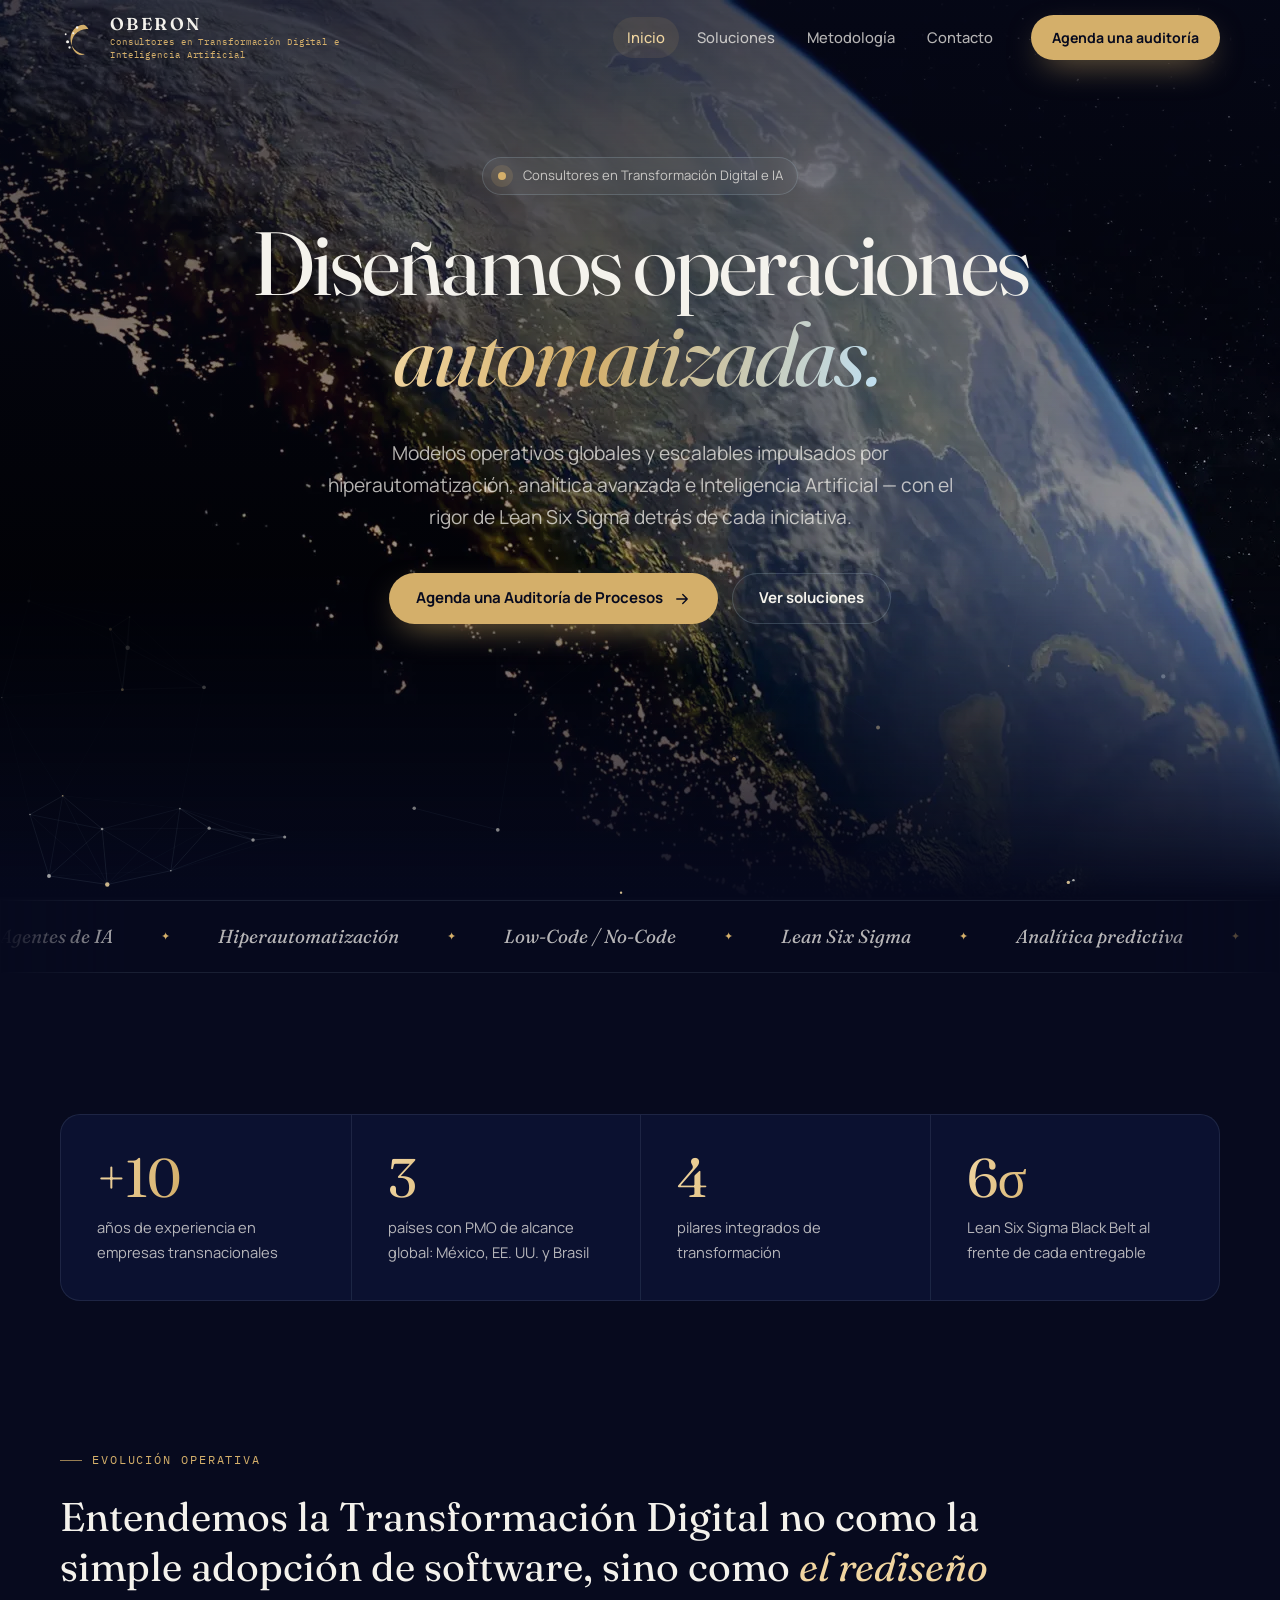
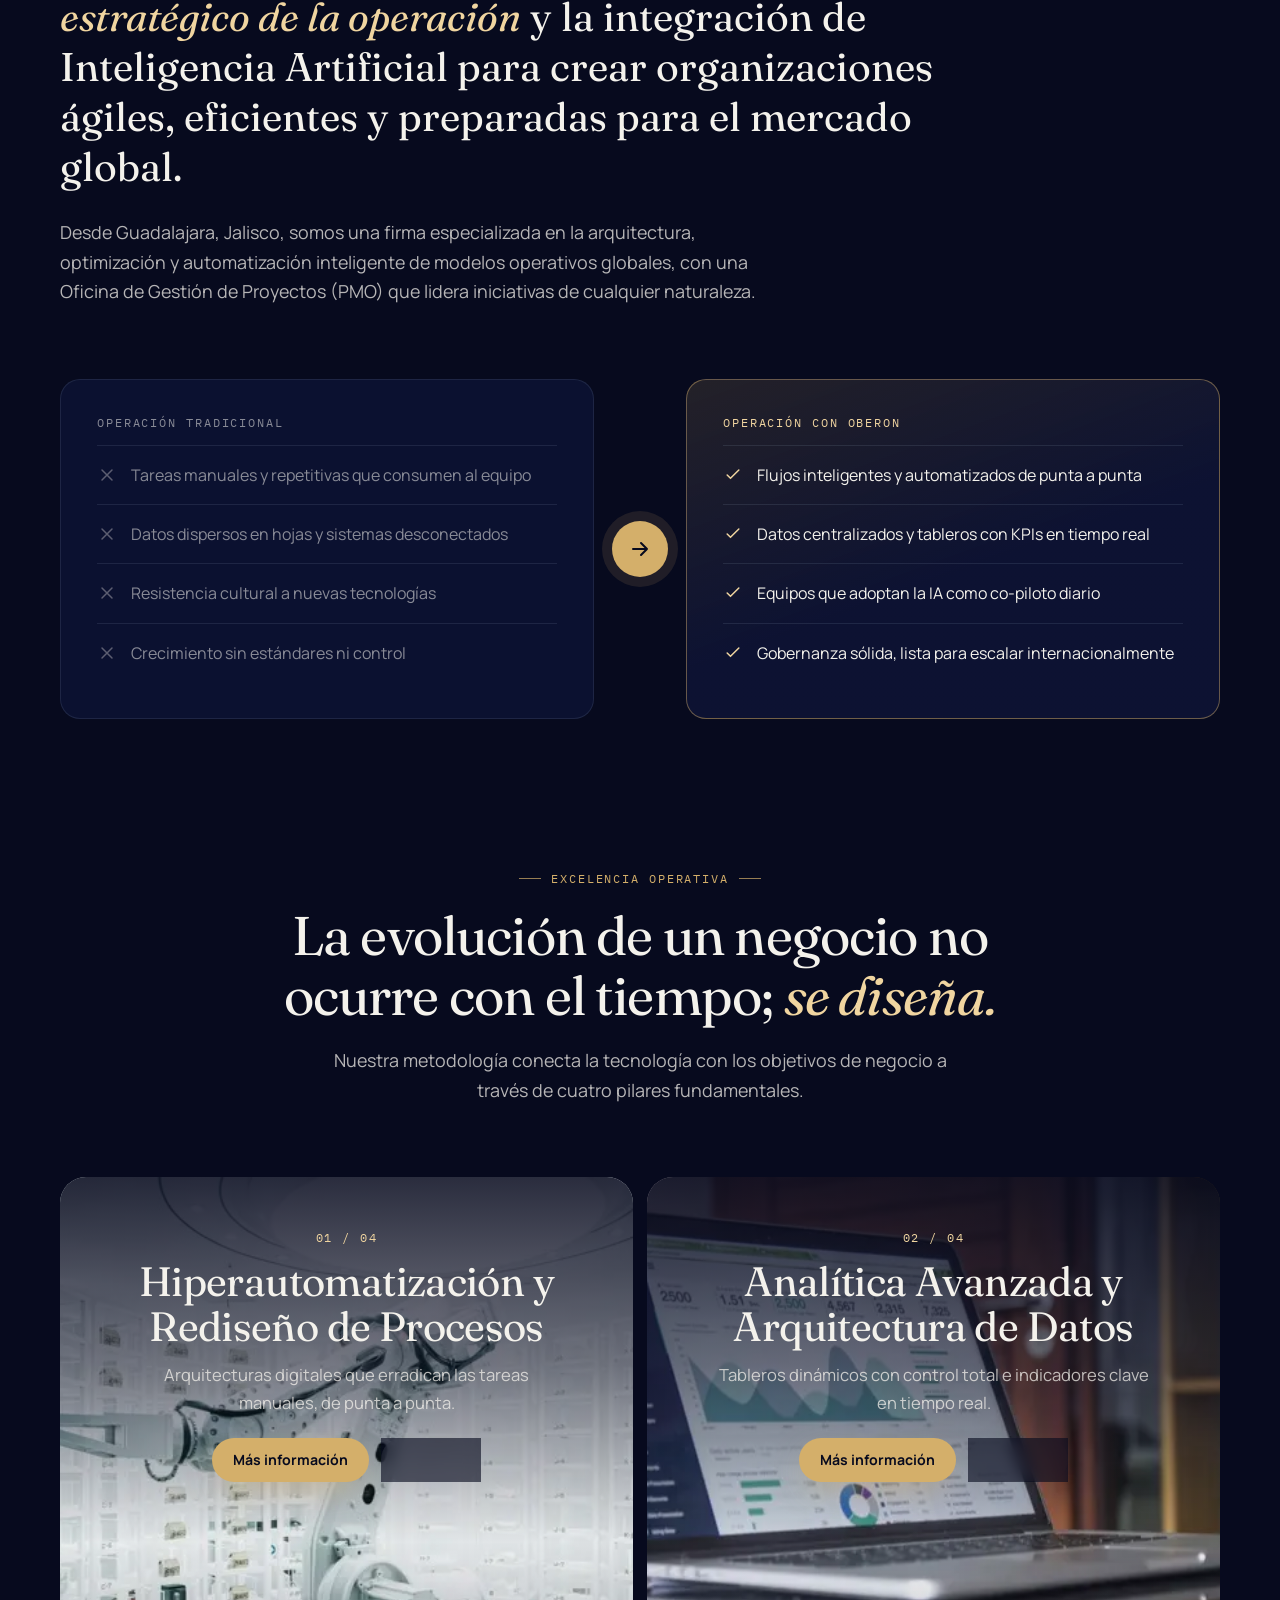
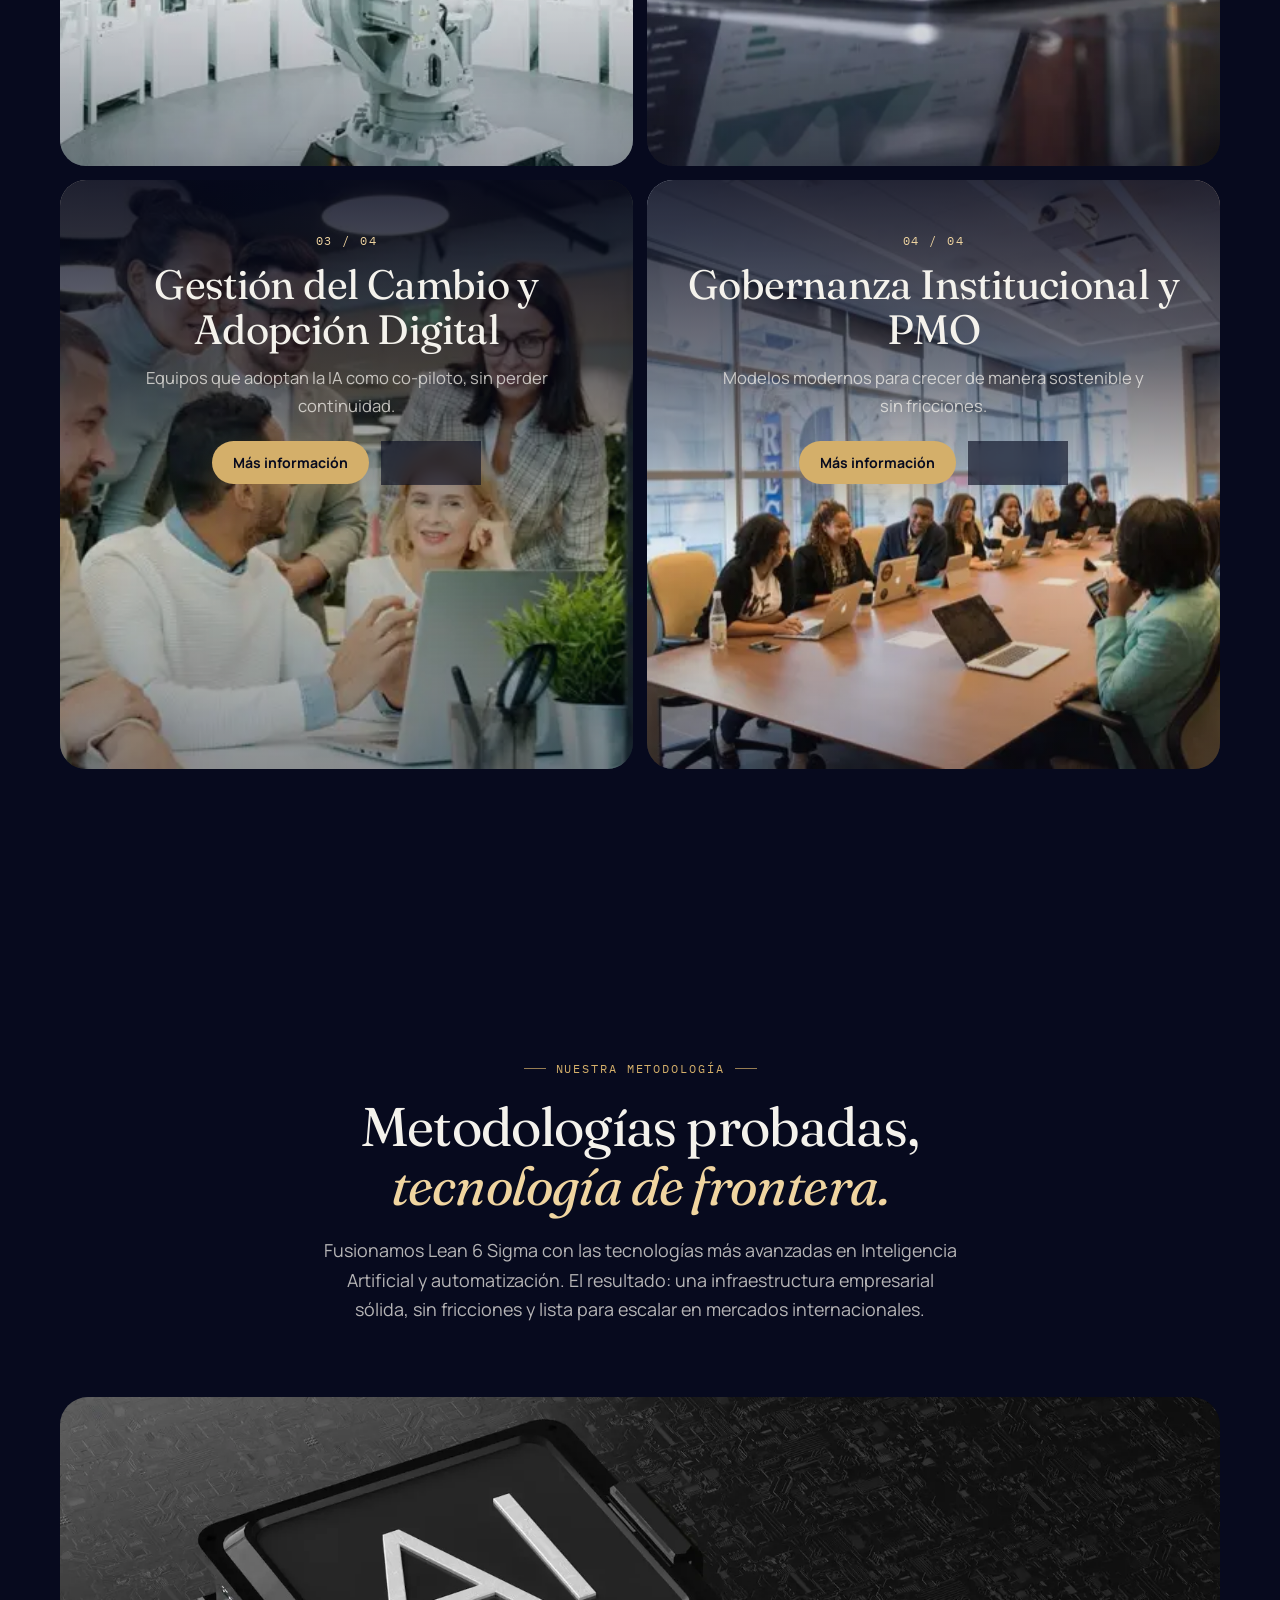
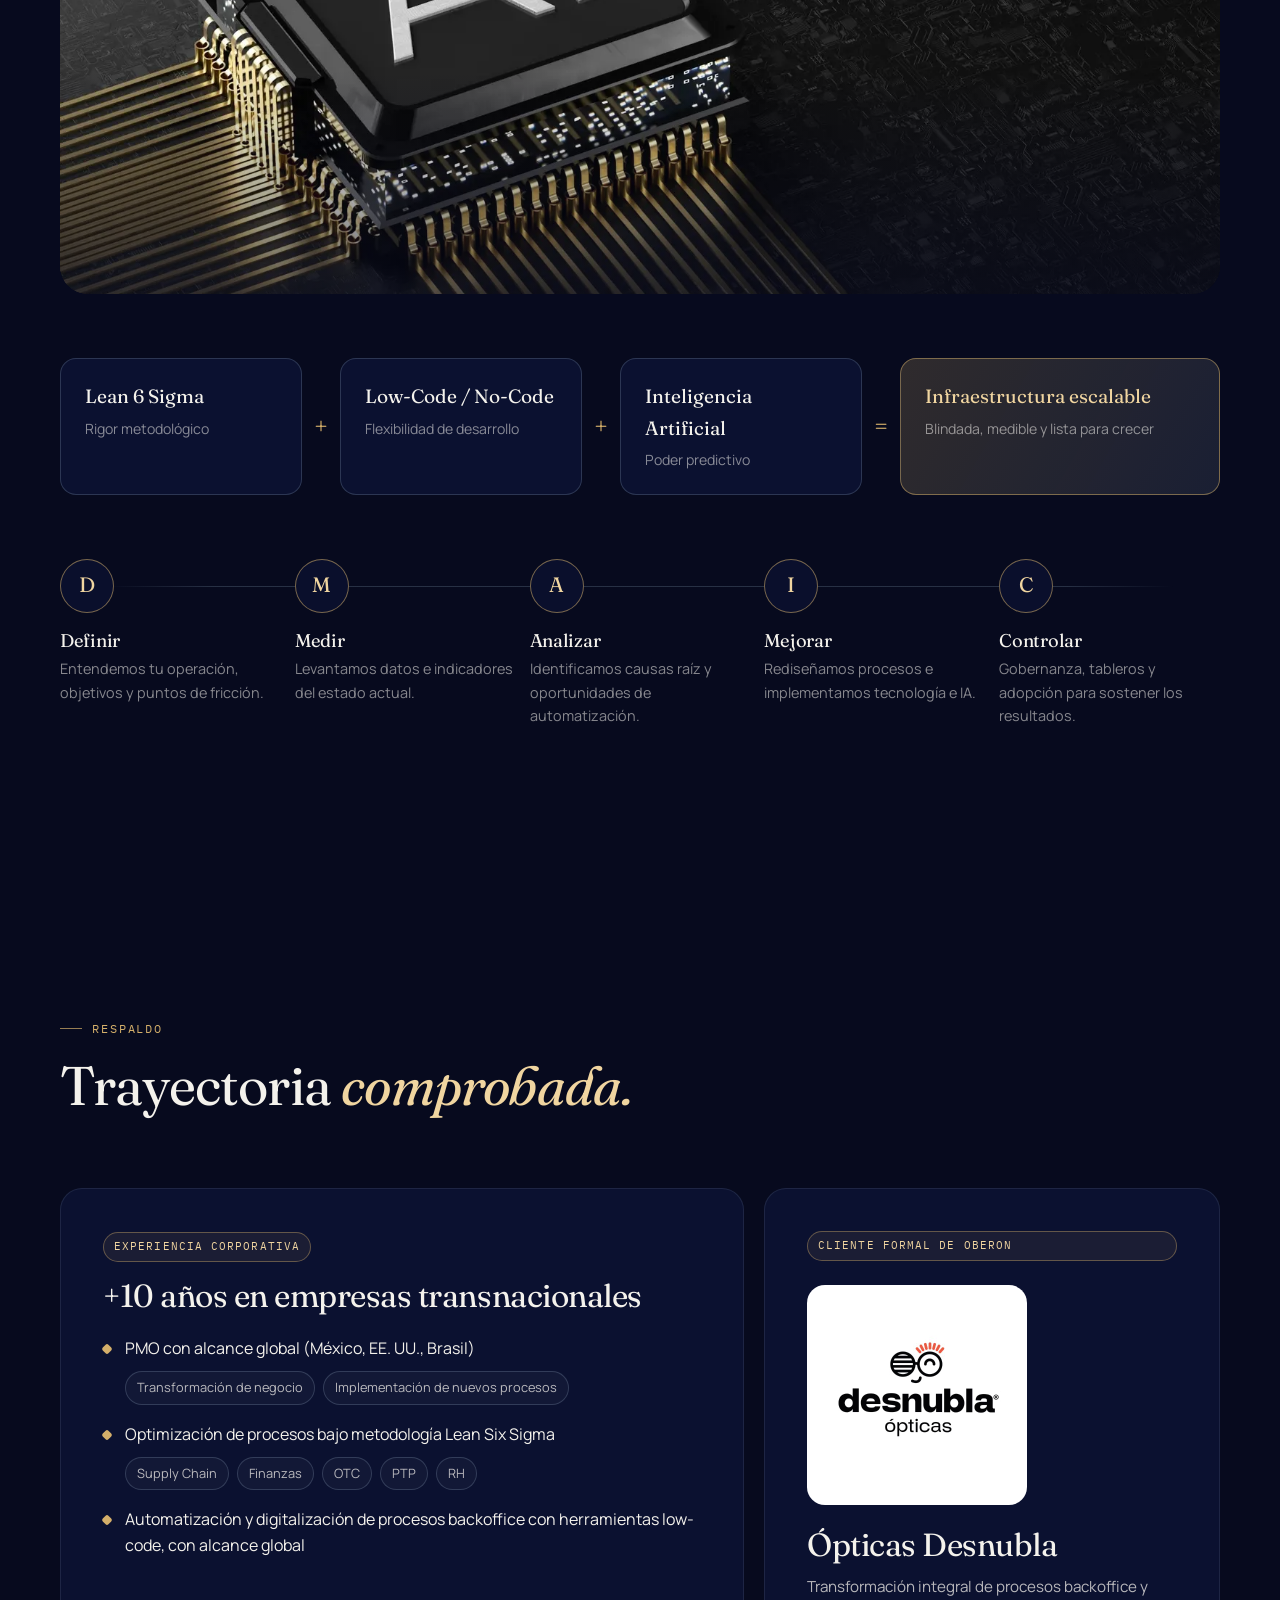
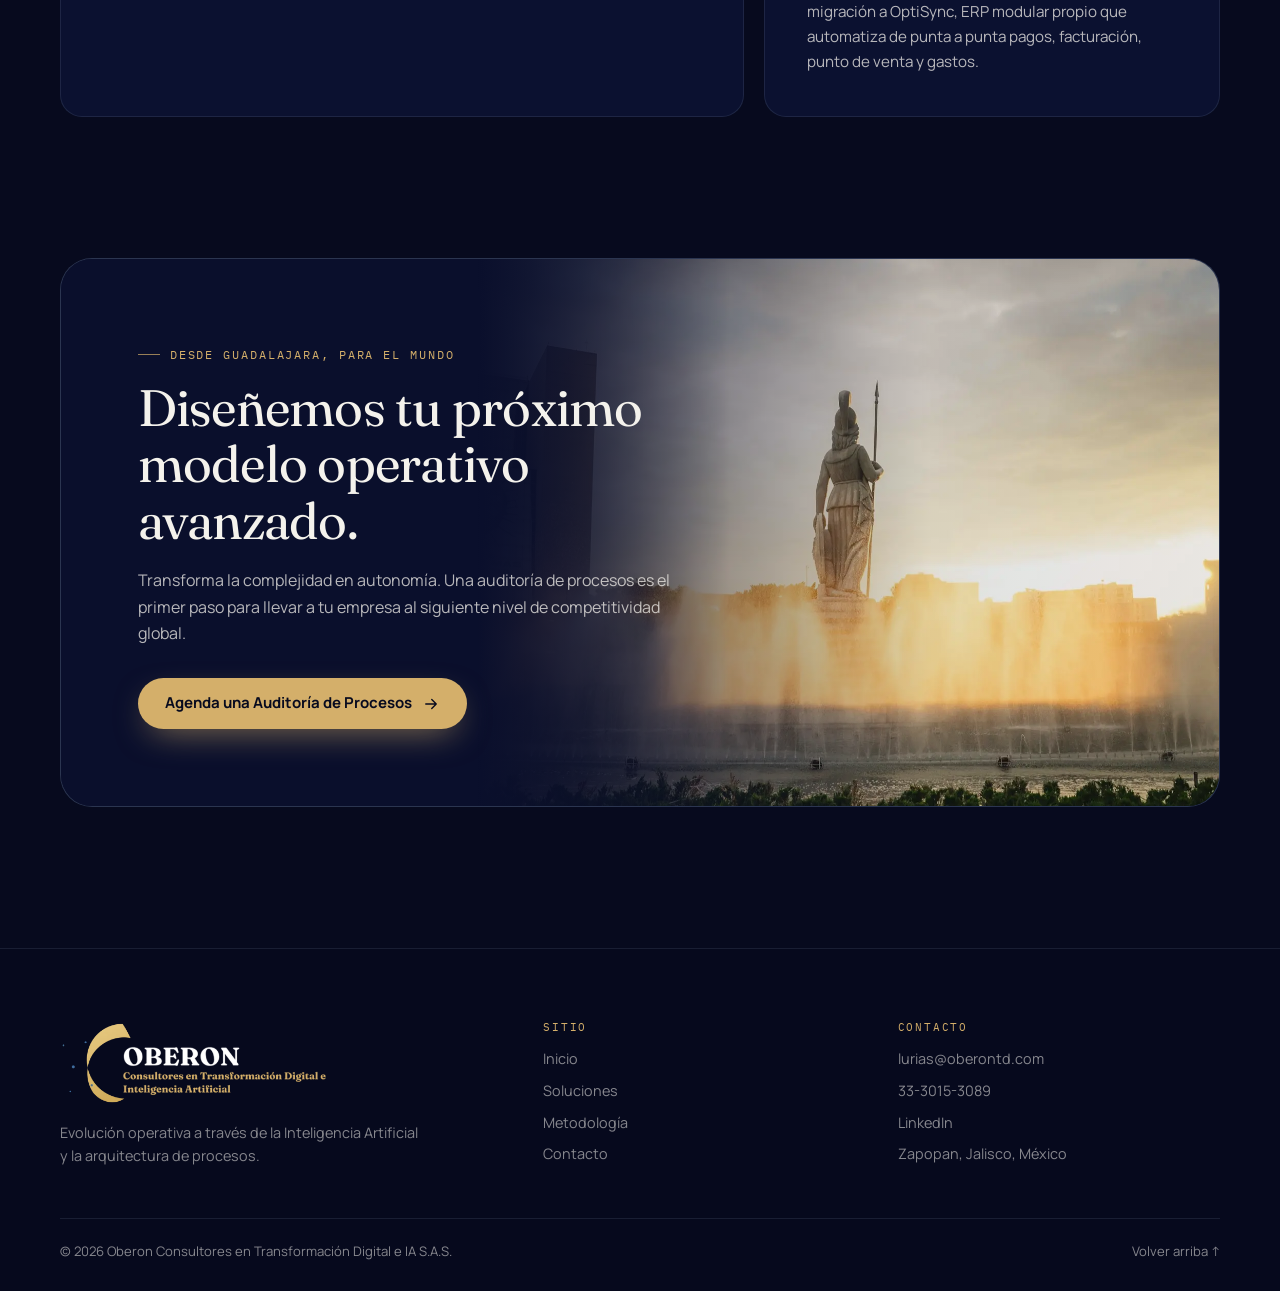
==== index.html @ 5bcc3c78 "Add files via upload" ====
<!DOCTYPE html>
<html lang="es">
<head>
<meta charset="UTF-8">
<meta name="viewport" content="width=device-width, initial-scale=1, viewport-fit=cover">
<title>Consultoría en Transformación Digital e IA en Guadalajara | Oberon</title>
<meta name="description" content="Consultores en transformación digital e Inteligencia Artificial en Guadalajara y Zapopan, Jalisco. Hiperautomatización, analítica de datos, adopción de IA y PMO con rigor Lean Six Sigma.">
<meta name="theme-color" content="#0A0F2C">
<link rel="canonical" href="https://www.oberontd.com/">
<meta property="og:type" content="website">
<meta property="og:site_name" content="Oberon">
<meta property="og:title" content="Oberon | Consultoría en Transformación Digital e IA">
<meta property="og:description" content="Diseñamos operaciones inteligentes, automatizadas, medibles y escalables con IA, low-code y Lean Six Sigma. Guadalajara, México.">
<meta property="og:url" content="https://www.oberontd.com/">
<meta property="og:locale" content="es_MX">
<meta property="og:image" content="https://www.oberontd.com/img/og-oberon.jpg">
<meta property="og:image:width" content="1200">
<meta property="og:image:height" content="630">
<meta property="og:image:alt" content="Oberon: Diseñamos operaciones inteligentes y escalables">
<meta name="twitter:card" content="summary_large_image">
<meta name="robots" content="index, follow, max-image-preview:large">
<link rel="icon" href="/favicon.ico" sizes="any">
<link rel="icon" type="image/png" sizes="48x48" href="/img/icon/favicon-48.png">
<link rel="icon" type="image/png" sizes="192x192" href="/img/icon/icon-192.png">
<link rel="apple-touch-icon" href="/img/icon/apple-touch-icon.png">
<link rel="manifest" href="/site.webmanifest">
<link rel="preconnect" href="https://fonts.googleapis.com">
<link rel="preconnect" href="https://fonts.gstatic.com" crossorigin>
<link href="https://fonts.googleapis.com/css2?family=Fraunces:ital,opsz,wght@0,9..144,300..700;1,9..144,300..700&family=Manrope:wght@400;500;600;700&family=IBM+Plex+Mono:wght@400;500&display=swap" rel="stylesheet">
<link rel="stylesheet" href="assets/oberon.css">
<script type="application/ld+json">
{
 "@context": "https://schema.org",
 "@graph": [
  {
   "@type": "ProfessionalService",
   "@id": "https://www.oberontd.com/#organizacion",
   "name": "Oberon Consultores en Transformación Digital e IA",
   "alternateName": "Oberon",
   "legalName": "Oberon Consultores en Transformación Digital e IA S.A.S.",
   "url": "https://www.oberontd.com/",
   "logo": "https://www.oberontd.com/img/icon/icon-512.png",
   "image": "https://www.oberontd.com/img/og-oberon.jpg",
   "description": "Consultoría en transformación digital e Inteligencia Artificial: hiperautomatización, analítica de datos, adopción de IA y gobernanza con PMO bajo metodología Lean Six Sigma.",
   "telephone": "+52 33 3015 3089",
   "email": "lurias@oberontd.com",
   "address": {
    "@type": "PostalAddress",
    "addressLocality": "Zapopan",
    "addressRegion": "Jalisco",
    "postalCode": "45079",
    "addressCountry": "MX"
   },
   "areaServed": [
    {
     "@type": "City",
     "name": "Guadalajara"
    },
    {
     "@type": "City",
     "name": "Zapopan"
    },
    {
     "@type": "Country",
     "name": "México"
    }
   ],
   "knowsAbout": [
    "Transformación digital",
    "Inteligencia Artificial",
    "Hiperautomatización",
    "Automatización de procesos",
    "Low-Code",
    "Power Automate",
    "Power BI",
    "Analítica de datos",
    "Lean Six Sigma",
    "Gestión del cambio",
    "PMO",
    "Gobernanza corporativa"
   ],
   "sameAs": [
    "https://www.linkedin.com/company/oberontd/"
   ],
   "hasOfferCatalog": {
    "@type": "OfferCatalog",
    "name": "Soluciones",
    "itemListElement": [
     {
      "@type": "Offer",
      "itemOffered": {
       "@type": "Service",
       "name": "Hiperautomatización y Rediseño de Procesos",
       "url": "https://www.oberontd.com/soluciones#automatizacion"
      }
     },
     {
      "@type": "Offer",
      "itemOffered": {
       "@type": "Service",
       "name": "Analítica Avanzada y Arquitectura de Datos",
       "url": "https://www.oberontd.com/soluciones#datos"
      }
     },
     {
      "@type": "Offer",
      "itemOffered": {
       "@type": "Service",
       "name": "Gestión del Cambio y Adopción Digital",
       "url": "https://www.oberontd.com/soluciones#adopcion"
      }
     },
     {
      "@type": "Offer",
      "itemOffered": {
       "@type": "Service",
       "name": "Gobernanza Institucional y PMO",
       "url": "https://www.oberontd.com/soluciones#gobernanza"
      }
     }
    ]
   }
  },
  {
   "@type": "WebSite",
   "@id": "https://www.oberontd.com/#sitio",
   "url": "https://www.oberontd.com/",
   "name": "Oberon",
   "inLanguage": "es-MX",
   "publisher": {
    "@id": "https://www.oberontd.com/#organizacion"
   }
  },
  {
   "@type": "WebPage",
   "@id": "https://www.oberontd.com/#pagina",
   "url": "https://www.oberontd.com/",
   "name": "Consultoría en Transformación Digital e IA en Guadalajara | Oberon",
   "description": "Consultores en transformación digital e Inteligencia Artificial en Guadalajara y Zapopan, Jalisco. Hiperautomatización, analítica de datos, adopción de IA y PMO con rigor Lean Six Sigma.",
   "inLanguage": "es-MX",
   "isPartOf": {
    "@id": "https://www.oberontd.com/#sitio"
   },
   "about": {
    "@id": "https://www.oberontd.com/#organizacion"
   }
  }
 ]
}
</script>
</head>
<body>
<canvas id="net" aria-hidden="true"></canvas>
<div class="progress" aria-hidden="true"></div>
<a class="skip" href="#main">Saltar al contenido</a>

<!-- ================= NAVEGACIÓN ================= -->
<header class="nav" id="nav">
  <div class="wrap nav-inner">
    <a href="/" class="brand" aria-label="Oberon — inicio">
      <svg viewBox="0 0 40 40" fill="none" aria-hidden="true"><path d="M25 6C17 6 11 13 11 21c0 8.5 6.7 15.4 15.2 15.9C22.7 39 18 38 15 33.8c-3.6-5-3.4-12.4.6-17.2C19.4 12.4 24.6 10 30 10.8 28.6 8 26.9 6.7 25 6Z" fill="#D4AF6A"/><circle cx="8" cy="24" r="1.6" fill="#F4F2EC"/><circle cx="14" cy="15" r="1.1" fill="#F4F2EC"/><circle cx="6" cy="16" r="1" fill="#F4F2EC"/><circle cx="18" cy="9" r="1.3" fill="#F4F2EC"/><circle cx="10" cy="30" r="1.2" fill="#F4F2EC"/></svg>
      <span class="brand-name">OBERON<span class="brand-sub">Consultores en Transformación Digital e Inteligencia Artificial</span></span>
    </a>
    <nav class="nav-links" aria-label="Principal">
      <a href="/" aria-current="page">Inicio</a>
      <a href="/soluciones">Soluciones</a>
      <a href="/#metodo">Metodología</a>
      <a href="/contacto">Contacto</a>
    </nav>
    <a class="btn btn-primary nav-cta" href="https://outlook.office.com/book/OberonConsultoresenTransformacinDigital1@oberontd.com/?ismsaljsauthenabled" target="_blank" rel="noopener">Agenda una auditoría</a>
    <button class="burger" id="burger" type="button" aria-controls="mPanel" aria-expanded="false" aria-label="Abrir menú"><span></span><span></span><span></span></button>
  </div>
</header>
<div class="m-panel" id="mPanel" aria-hidden="true">
  <a class="m-link" href="/" aria-current="page">Inicio<span>01</span></a>
  <a class="m-link" href="/soluciones">Soluciones<span>02</span></a>
  <a class="m-link" href="/#metodo">Metodología<span>03</span></a>
  <a class="m-link" href="/contacto">Contacto<span>04</span></a>
  <a class="btn btn-primary" href="https://outlook.office.com/book/OberonConsultoresenTransformacinDigital1@oberontd.com/?ismsaljsauthenabled" target="_blank" rel="noopener">Agenda una Auditoría de Procesos</a>
</div>

<main id="main">

<!-- ================= HERO ================= -->
<section class="hero-photo">
  <img class="bg" src="img/foto/tierra-1600.webp" srcset="img/foto/tierra-640.webp 640w, img/foto/tierra-1024.webp 1024w, img/foto/tierra-1600.webp 1600w, img/foto/tierra-2200.webp 2200w, img/foto/tierra-2880.webp 2880w, img/foto/tierra-3840.webp 3840w" sizes="100vw" alt="La Tierra de noche vista desde el espacio, con las luces de las ciudades conectadas" fetchpriority="high" decoding="async">
  <div class="wrap inner">
    <span class="pill reveal"><span class="dot"></span>Consultores en Transformación Digital e IA</span>
    <h1 class="reveal" data-delay="1">Diseñamos operaciones
      <span class="rotator" aria-hidden="true"><span>inteligentes.</span><span>automatizadas.</span><span>medibles.</span><span>escalables.</span></span>
      <span style="position:absolute;width:1px;height:1px;overflow:hidden;clip:rect(0 0 0 0);">inteligentes, automatizadas, medibles y escalables.</span>
    </h1>
    <p class="hero-sub reveal" data-delay="2">Modelos operativos globales y escalables impulsados por hiperautomatización, analítica avanzada e Inteligencia Artificial — con el rigor de Lean Six Sigma detrás de cada iniciativa.</p>
    <div class="hero-actions reveal" data-delay="3">
      <a class="btn btn-primary" href="https://outlook.office.com/book/OberonConsultoresenTransformacinDigital1@oberontd.com/?ismsaljsauthenabled" target="_blank" rel="noopener">Agenda una Auditoría de Procesos <svg viewBox="0 0 24 24" fill="none" stroke="currentColor" stroke-width="1.8" stroke-linecap="round" stroke-linejoin="round" aria-hidden="true"><path d="M5 12h14M13 6l6 6-6 6"/></svg></a>
      <a class="btn btn-ghost" href="/soluciones">Ver soluciones</a>
    </div>
  </div>
</section>

<!-- ================= MARQUEE ================= -->
<div class="marquee" aria-hidden="true">
  <div class="marquee-track">
    <ul><li>Agentes de IA</li><li>Hiperautomatización</li><li>Low-Code / No-Code</li><li>Lean Six Sigma</li><li>Analítica predictiva</li><li>Power BI</li><li>Integración ERP</li><li>PMO</li><li>Gestión del cambio</li></ul>
    <ul><li>Agentes de IA</li><li>Hiperautomatización</li><li>Low-Code / No-Code</li><li>Lean Six Sigma</li><li>Analítica predictiva</li><li>Power BI</li><li>Integración ERP</li><li>PMO</li><li>Gestión del cambio</li></ul>
  </div>
</div>

<!-- ================= CIFRAS ================= -->
<section class="sec" style="padding-bottom:0">
  <div class="wrap">
    <div class="stats reveal">
      <div class="stat"><b class="grad-text" data-count="10" data-prefix="+">+10</b><span>años de experiencia en empresas transnacionales</span></div>
      <div class="stat"><b class="grad-text" data-count="3">3</b><span>países con PMO de alcance global: México, EE. UU. y Brasil</span></div>
      <div class="stat"><b class="grad-text" data-count="4">4</b><span>pilares integrados de transformación</span></div>
      <div class="stat"><b class="grad-text">6σ</b><span>Lean Six Sigma Black Belt al frente de cada entregable</span></div>
    </div>
  </div>
</section>

<!-- ================= MANIFIESTO ================= -->
<section class="sec" id="nosotros">
  <div class="wrap">
    <span class="label reveal">Evolución operativa</span>
    <p class="quote reveal" style="margin-top:22px">Entendemos la Transformación Digital no como la simple adopción de software, sino como <em>el rediseño estratégico de la operación</em> y la integración de Inteligencia Artificial para crear organizaciones ágiles, eficientes y preparadas para el mercado global.</p>
    <p class="quote-sub reveal">Desde Guadalajara, Jalisco, somos una firma especializada en la arquitectura, optimización y automatización inteligente de modelos operativos globales, con una Oficina de Gestión de Proyectos (PMO) que lidera iniciativas de cualquier naturaleza.</p>

    <div class="compare">
      <div class="cmp-col old reveal">
        <h3>Operación tradicional</h3>
        <ul>
          <li><svg viewBox="0 0 24 24" fill="none" stroke="currentColor" stroke-width="1.8" stroke-linecap="round"><path d="M6 6l12 12M18 6 6 18"/></svg>Tareas manuales y repetitivas que consumen al equipo</li>
          <li><svg viewBox="0 0 24 24" fill="none" stroke="currentColor" stroke-width="1.8" stroke-linecap="round"><path d="M6 6l12 12M18 6 6 18"/></svg>Datos dispersos en hojas y sistemas desconectados</li>
          <li><svg viewBox="0 0 24 24" fill="none" stroke="currentColor" stroke-width="1.8" stroke-linecap="round"><path d="M6 6l12 12M18 6 6 18"/></svg>Resistencia cultural a nuevas tecnologías</li>
          <li><svg viewBox="0 0 24 24" fill="none" stroke="currentColor" stroke-width="1.8" stroke-linecap="round"><path d="M6 6l12 12M18 6 6 18"/></svg>Crecimiento sin estándares ni control</li>
        </ul>
      </div>
      <div class="cmp-arrow" aria-hidden="true"><span><svg viewBox="0 0 24 24" fill="none" stroke="currentColor" stroke-width="2" stroke-linecap="round" stroke-linejoin="round"><path d="M5 12h14M13 6l6 6-6 6"/></svg></span></div>
      <div class="cmp-col new reveal" data-delay="1">
        <h3>Operación con Oberon</h3>
        <ul>
          <li><svg viewBox="0 0 24 24" fill="none" stroke="currentColor" stroke-width="1.8" stroke-linecap="round" stroke-linejoin="round"><path d="m5 12 4 4 10-10"/></svg>Flujos inteligentes y automatizados de punta a punta</li>
          <li><svg viewBox="0 0 24 24" fill="none" stroke="currentColor" stroke-width="1.8" stroke-linecap="round" stroke-linejoin="round"><path d="m5 12 4 4 10-10"/></svg>Datos centralizados y tableros con KPIs en tiempo real</li>
          <li><svg viewBox="0 0 24 24" fill="none" stroke="currentColor" stroke-width="1.8" stroke-linecap="round" stroke-linejoin="round"><path d="m5 12 4 4 10-10"/></svg>Equipos que adoptan la IA como co-piloto diario</li>
          <li><svg viewBox="0 0 24 24" fill="none" stroke="currentColor" stroke-width="1.8" stroke-linecap="round" stroke-linejoin="round"><path d="m5 12 4 4 10-10"/></svg>Gobernanza sólida, lista para escalar internacionalmente</li>
        </ul>
      </div>
    </div>
  </div>
</section>

<!-- ================= PILARES ================= -->
<section class="sec" id="pilares" style="padding-top:0">
  <div class="wrap">
    <div class="sec-head center reveal">
      <span class="label">Excelencia operativa</span>
      <h2>La evolución de un negocio no ocurre con el tiempo; <em>se diseña.</em></h2>
      <p>Nuestra metodología conecta la tecnología con los objetivos de negocio a través de cuatro pilares fundamentales.</p>
    </div>
    <div class="tiles">
      <article class="tile reveal">
        <img src="img/foto/automatizacion-1600.webp" srcset="img/foto/automatizacion-640.webp 640w, img/foto/automatizacion-1024.webp 1024w, img/foto/automatizacion-1600.webp 1600w, img/foto/automatizacion-2200.webp 2200w" sizes="(max-width: 900px) 100vw, 50vw" alt="Brazo robótico blanco en un entorno de automatización" loading="lazy" decoding="async">
        <span class="n">01 / 04</span>
        <h3>Hiperautomatización y Rediseño de Procesos</h3>
        <p>Arquitecturas digitales que erradican las tareas manuales, de punta a punta.</p>
        <div class="links"><a class="btn btn-primary" href="/soluciones#automatizacion">Más información</a><a class="btn btn-ghost" href="https://outlook.office.com/book/OberonConsultoresenTransformacinDigital1@oberontd.com/?ismsaljsauthenabled" target="_blank" rel="noopener">Agendar</a></div>
      </article>
      <article class="tile reveal" data-delay="1">
        <img src="img/foto/datos-1600.webp" srcset="img/foto/datos-640.webp 640w, img/foto/datos-1024.webp 1024w, img/foto/datos-1600.webp 1600w, img/foto/datos-2200.webp 2200w" sizes="(max-width: 900px) 100vw, 50vw" alt="Laptop mostrando un tablero de analítica de datos" loading="lazy" decoding="async">
        <span class="n">02 / 04</span>
        <h3>Analítica Avanzada y Arquitectura de Datos</h3>
        <p>Tableros dinámicos con control total e indicadores clave en tiempo real.</p>
        <div class="links"><a class="btn btn-primary" href="/soluciones#datos">Más información</a><a class="btn btn-ghost" href="https://outlook.office.com/book/OberonConsultoresenTransformacinDigital1@oberontd.com/?ismsaljsauthenabled" target="_blank" rel="noopener">Agendar</a></div>
      </article>
      <article class="tile reveal">
        <img src="img/foto/equipo-1600.webp" srcset="img/foto/equipo-640.webp 640w, img/foto/equipo-1024.webp 1024w, img/foto/equipo-1600.webp 1600w, img/foto/equipo-2200.webp 2200w" sizes="(max-width: 900px) 100vw, 50vw" alt="Equipo colaborando alrededor de una laptop en una oficina moderna" loading="lazy" decoding="async">
        <span class="n">03 / 04</span>
        <h3>Gestión del Cambio y Adopción Digital</h3>
        <p>Equipos que adoptan la IA como co-piloto, sin perder continuidad.</p>
        <div class="links"><a class="btn btn-primary" href="/soluciones#adopcion">Más información</a><a class="btn btn-ghost" href="https://outlook.office.com/book/OberonConsultoresenTransformacinDigital1@oberontd.com/?ismsaljsauthenabled" target="_blank" rel="noopener">Agendar</a></div>
      </article>
      <article class="tile reveal" data-delay="1">
        <img src="img/foto/juntas-1600.webp" srcset="img/foto/juntas-640.webp 640w, img/foto/juntas-1024.webp 1024w, img/foto/juntas-1600.webp 1600w, img/foto/juntas-2200.webp 2200w" sizes="(max-width: 900px) 100vw, 50vw" alt="Sala de juntas corporativa con equipo directivo en sesión" loading="lazy" decoding="async">
        <span class="n">04 / 04</span>
        <h3>Gobernanza Institucional y PMO</h3>
        <p>Modelos modernos para crecer de manera sostenible y sin fricciones.</p>
        <div class="links"><a class="btn btn-primary" href="/soluciones#gobernanza">Más información</a><a class="btn btn-ghost" href="https://outlook.office.com/book/OberonConsultoresenTransformacinDigital1@oberontd.com/?ismsaljsauthenabled" target="_blank" rel="noopener">Agendar</a></div>
      </article>
    </div>
  </div>
</section>

<!-- ================= MÉTODO ================= -->
<section class="sec" id="metodo">
  <div class="wrap">
    <div class="sec-head center reveal">
      <span class="label">Nuestra metodología</span>
      <h2>Metodologías probadas, <em>tecnología de frontera.</em></h2>
      <p>Fusionamos Lean 6 Sigma con las tecnologías más avanzadas en Inteligencia Artificial y automatización. El resultado: una infraestructura empresarial sólida, sin fricciones y lista para escalar en mercados internacionales.</p>
    </div>
    <div class="feature-img reveal"><img src="img/foto/chip-1600.webp" srcset="img/foto/chip-640.webp 640w, img/foto/chip-1024.webp 1024w, img/foto/chip-1600.webp 1600w, img/foto/chip-2200.webp 2200w" sizes="(max-width: 1240px) 100vw, 1240px" alt="Procesador de Inteligencia Artificial con pines dorados sobre una placa de circuito" loading="lazy" decoding="async"></div>
    <div class="formula reveal" role="list">
      <div class="f-item" role="listitem"><b>Lean 6 Sigma</b><span>Rigor metodológico</span></div>
      <div class="f-op" aria-hidden="true">+</div>
      <div class="f-item" role="listitem"><b>Low-Code / No-Code</b><span>Flexibilidad de desarrollo</span></div>
      <div class="f-op" aria-hidden="true">+</div>
      <div class="f-item" role="listitem"><b>Inteligencia Artificial</b><span>Poder predictivo</span></div>
      <div class="f-op" aria-hidden="true">=</div>
      <div class="f-item f-res" role="listitem"><b>Infraestructura escalable</b><span>Blindada, medible y lista para crecer</span></div>
    </div>
    <ol class="dmaic">
      <li class="dm reveal"><div class="k">D</div><h3>Definir</h3><p>Entendemos tu operación, objetivos y puntos de fricción.</p></li>
      <li class="dm reveal" data-delay="1"><div class="k">M</div><h3>Medir</h3><p>Levantamos datos e indicadores del estado actual.</p></li>
      <li class="dm reveal" data-delay="2"><div class="k">A</div><h3>Analizar</h3><p>Identificamos causas raíz y oportunidades de automatización.</p></li>
      <li class="dm reveal" data-delay="3"><div class="k">I</div><h3>Mejorar</h3><p>Rediseñamos procesos e implementamos tecnología e IA.</p></li>
      <li class="dm reveal" data-delay="3"><div class="k">C</div><h3>Controlar</h3><p>Gobernanza, tableros y adopción para sostener los resultados.</p></li>
    </ol>
  </div>
</section>

<!-- ================= RESPALDO ================= -->
<section class="sec" id="respaldo">
  <div class="wrap">
    <div class="sec-head reveal">
      <span class="label">Respaldo</span>
      <h2>Trayectoria <em>comprobada.</em></h2>
    </div>
    <div class="proof">
      <article class="proof-card reveal">
        <span class="badge">Experiencia corporativa</span>
        <h3>+10 años en empresas transnacionales</h3>
        <ul class="proof-list">
          <li>PMO con alcance global (México, EE. UU., Brasil)<ul class="chips"><li>Transformación de negocio</li><li>Implementación de nuevos procesos</li></ul></li>
          <li>Optimización de procesos bajo metodología Lean Six Sigma<ul class="chips"><li>Supply Chain</li><li>Finanzas</li><li>OTC</li><li>PTP</li><li>RH</li></ul></li>
          <li>Automatización y digitalización de procesos backoffice con herramientas low-code, con alcance global</li>
        </ul>
      </article>
      <article class="proof-card client reveal" data-delay="1">
        <span class="badge">Cliente formal de Oberon</span>
        <img class="client-logo" src="img/desnubla.jpg" alt="Ópticas Desnubla" width="400" height="400" loading="lazy" decoding="async">
        <h3>Ópticas Desnubla</h3>
        <p style="margin-top:12px">Transformación integral de procesos backoffice y migración a OptiSync, ERP modular propio que automatiza de punta a punta pagos, facturación, punto de venta y gastos.</p>
      </article>
    </div>
  </div>
</section>

<!-- ================= CTA ================= -->
<section class="sec" style="padding-top:0">
  <div class="wrap">
    <div class="cta-band reveal">
      <div>
        <span class="label">Desde Guadalajara, para el mundo</span>
        <h2>Diseñemos tu próximo modelo operativo avanzado.</h2>
        <p>Transforma la complejidad en autonomía. Una auditoría de procesos es el primer paso para llevar a tu empresa al siguiente nivel de competitividad global.</p>
      </div>
      <a class="btn btn-primary" href="https://outlook.office.com/book/OberonConsultoresenTransformacinDigital1@oberontd.com/?ismsaljsauthenabled" target="_blank" rel="noopener">Agenda una Auditoría de Procesos
        <svg viewBox="0 0 24 24" fill="none" stroke="currentColor" stroke-width="1.8" stroke-linecap="round" stroke-linejoin="round" aria-hidden="true"><path d="M5 12h14M13 6l6 6-6 6"/></svg></a>
    </div>
  </div>
</section>

</main>

<!-- ================= FOOTER ================= -->
<footer>
  <div class="wrap">
    <div class="foot-grid">
      <div>
        <img class="foot-logo" src="img/oberon-logo.webp" alt="Oberon — Consultores en Transformación Digital e Inteligencia Artificial" width="1000" height="310" loading="lazy" decoding="async">
        <p>Evolución operativa a través de la Inteligencia Artificial y la arquitectura de procesos.</p>
      </div>
      <div>
        <h4>Sitio</h4>
        <ul><li><a href="/">Inicio</a></li><li><a href="/soluciones">Soluciones</a></li><li><a href="/#metodo">Metodología</a></li><li><a href="/contacto">Contacto</a></li></ul>
      </div>
      <div>
        <h4>Contacto</h4>
        <ul><li><a href="mailto:lurias@oberontd.com">lurias@oberontd.com</a></li><li><a href="tel:+523330153089">33-3015-3089</a></li><li><a href="https://www.linkedin.com/company/oberontd/" target="_blank" rel="noopener">LinkedIn</a></li><li>Zapopan, Jalisco, México</li></ul>
      </div>
    </div>
    <div class="foot-bottom">
      <span>© <span class="year"></span> Oberon Consultores en Transformación Digital e IA S.A.S.</span>
      <a href="#main">Volver arriba ↑</a>
    </div>
  </div>
</footer>

<script src="assets/oberon.js" defer></script>
</body>
</html>
---- assets/oberon.css ----
/* =========================================================
   OBERON — Sitio oficial
   Tipografías oficiales: Fraunces (títulos) · Manrope (texto) · IBM Plex Mono (etiquetas)
   ========================================================= */
:root{
  --bg:#070A1E;
  --bg-1:#0A0F2C;
  --line:rgba(191,224,245,.10);
  --line-2:rgba(191,224,245,.18);
  --card:rgba(14,20,54,.78);
  --card-2:rgba(20,28,70,.86);
  --text:#F4F2EC;
  --text-2:rgba(244,242,236,.74);
  --text-3:rgba(244,242,236,.54);
  --gold:#D4AF6A;
  --gold-2:#F0D5A0;
  --ice:#BFE0F5;
  --ice-2:#7FB8E6;
  --paper:#F7F4EC;
  --navy:#1B2350;
  --grad:linear-gradient(100deg,var(--gold-2) 0%,var(--gold) 40%,var(--ice) 100%);
  --radius:20px;
  --radius-sm:12px;
  --gutter:clamp(16px,4vw,40px);
  --section:clamp(84px,11vw,150px);
  --nav-h:76px;
  --ease:cubic-bezier(.2,.7,.2,1);
  --serif:'Fraunces',Georgia,serif;
  --sans:'Manrope',system-ui,sans-serif;
  --mono:'IBM Plex Mono',ui-monospace,monospace;
}
*,*::before,*::after{box-sizing:border-box;}
html{scroll-behavior:smooth;scroll-padding-top:calc(var(--nav-h) + 16px);-webkit-text-size-adjust:100%;}
body{
  margin:0;color:var(--text);font-family:var(--sans);font-size:16px;line-height:1.65;
  background:radial-gradient(120% 60% at 50% 0%,#121A4A 0%,var(--bg-1) 45%,var(--bg) 100%) fixed,var(--bg);
  -webkit-font-smoothing:antialiased;overflow-x:hidden;
}
body.menu-open{overflow:hidden;}
h1,h2,h3,h4{font-family:var(--serif);font-weight:400;margin:0;letter-spacing:-.015em;line-height:1.1;font-optical-sizing:auto;}
p{margin:0;}
ul,ol{margin:0;padding:0;list-style:none;}
a{color:inherit;text-decoration:none;}
button{font:inherit;color:inherit;}
img,svg,canvas{display:block;max-width:100%;}
:focus-visible{outline:2px solid var(--gold-2);outline-offset:3px;border-radius:6px;}
::selection{background:var(--gold);color:var(--bg);}

.skip{position:absolute;left:12px;top:-60px;z-index:300;background:var(--gold);color:var(--bg);padding:10px 16px;border-radius:8px;font-weight:700;}
.skip:focus{top:12px;}
#net{position:fixed;inset:0;width:100vw;height:100vh;z-index:0;pointer-events:none;transition:opacity .3s linear;}

/* ---------- cielo que amanece al desplazarse ----------
   Tres capas fijas (noche, amanecer, día) que se funden con --dawn y --day (0 a 1),
   calculadas en oberon.js según el avance del scroll. Sin bordes: todo es fijo al viewport. */
.sky{position:fixed;inset:0;z-index:0;pointer-events:none;}
.sky i{position:absolute;inset:0;}
.sky .night{background:radial-gradient(120% 70% at 50% 0%,#141C50 0%,#0A0F2C 48%,#070A1E 100%);}
.sky .dawn{opacity:var(--dawn,0);background:
  radial-gradient(90% 55% at 50% 118%,rgba(214,150,102,.55) 0%,rgba(150,96,120,.35) 38%,transparent 70%),
  linear-gradient(180deg,#0B1236 0%,#18225C 45%,#2C2E6E 75%,#4A3C78 100%);}
.sky .day{opacity:var(--day,0);background:
  radial-gradient(100% 60% at 50% 120%,rgba(240,196,130,.7) 0%,rgba(222,150,110,.4) 35%,transparent 72%),
  linear-gradient(180deg,#12204F 0%,#213C7C 50%,#3E5B98 82%,#7A6E9C 100%);}
main,footer{position:relative;z-index:1;}
.progress{position:fixed;top:0;left:0;height:2px;width:100%;transform-origin:0 50%;transform:scaleX(0);background:var(--grad);z-index:120;}

.wrap{width:100%;max-width:1240px;margin:0 auto;padding-inline:var(--gutter);}
.label{font-family:var(--mono);font-size:.74rem;letter-spacing:.16em;text-transform:uppercase;color:var(--gold);display:inline-flex;align-items:center;gap:10px;}
.label::before{content:'';width:22px;height:1px;background:currentColor;opacity:.7;}
.grad-text{background:var(--grad);-webkit-background-clip:text;background-clip:text;color:transparent;}
.sec{padding-block:var(--section);position:relative;}
.sec-head{max-width:780px;margin-bottom:clamp(40px,6vw,72px);}
.sec-head.center{margin-inline:auto;text-align:center;}
.sec-head.center .label::after{content:'';width:22px;height:1px;background:currentColor;opacity:.7;}
.sec-head h2{font-size:clamp(2rem,4.4vw,3.4rem);margin-top:18px;}
.sec-head h2 em{font-style:italic;color:var(--gold-2);}
.sec-head p{margin-top:20px;color:var(--text-2);font-size:clamp(1rem,1.4vw,1.14rem);}
.sec-head.center p{margin-inline:auto;max-width:640px;}

.reveal{opacity:0;transform:translateY(28px);transition:opacity .9s var(--ease),transform .9s var(--ease);}
.reveal.in{opacity:1;transform:none;}
[data-delay="1"]{transition-delay:.08s;}
[data-delay="2"]{transition-delay:.16s;}
[data-delay="3"]{transition-delay:.24s;}

/* ---------- botones ---------- */
.btn{
  display:inline-flex;align-items:center;justify-content:center;gap:10px;min-height:50px;padding:12px 26px;
  border-radius:999px;border:1px solid transparent;cursor:pointer;font-family:var(--sans);font-size:.94rem;font-weight:700;
  transition:transform .3s var(--ease),background .3s,border-color .3s,color .3s,box-shadow .3s;text-align:center;
}
.btn svg{width:18px;height:18px;flex:none;transition:transform .3s var(--ease);}
.btn:hover svg{transform:translateX(3px);}
.btn-primary{background:var(--gold);color:var(--bg);box-shadow:0 12px 34px -12px rgba(212,175,106,.7);}
.btn-primary:hover{background:var(--gold-2);transform:translateY(-2px);}
.btn-ghost{border-color:var(--line-2);color:var(--text);background:rgba(255,255,255,.03);}
.btn-ghost:hover{border-color:var(--gold);color:var(--gold-2);}
.link-arrow{display:inline-flex;align-items:center;gap:8px;color:var(--gold-2);font-weight:600;font-size:.94rem;}
.link-arrow svg{width:16px;height:16px;transition:transform .3s var(--ease);}
.link-arrow:hover svg{transform:translateX(4px);}

/* ---------- navegación ---------- */
.nav{position:fixed;inset:0 0 auto 0;z-index:100;height:var(--nav-h);border-bottom:1px solid transparent;transition:background .4s,border-color .4s;}
.nav.scrolled,.nav.solid{background:rgba(7,10,30,.8);backdrop-filter:saturate(140%) blur(14px);-webkit-backdrop-filter:saturate(140%) blur(14px);border-color:var(--line);}
.nav-inner{height:100%;display:flex;align-items:center;gap:24px;}
.brand{display:flex;align-items:center;gap:12px;flex:none;}
.brand svg{width:38px;height:38px;flex:none;}
.brand-name{font-family:var(--serif);font-weight:600;letter-spacing:.14em;font-size:1.08rem;line-height:1.1;}
.brand-sub{display:block;font-family:var(--mono);font-size:.56rem;letter-spacing:.1em;color:var(--gold);font-weight:400;margin-top:3px;max-width:240px;line-height:1.35;}
.nav-links{display:flex;align-items:center;gap:4px;margin-left:auto;}
.nav-links a{font-size:.92rem;font-weight:500;color:var(--text-2);padding:8px 14px;border-radius:999px;transition:color .25s,background .25s;}
.nav-links a:hover{color:var(--text);background:rgba(255,255,255,.05);}
.nav-links a[aria-current="page"]{color:var(--gold-2);background:rgba(212,175,106,.1);}
.nav-cta{min-height:44px;padding:10px 20px;font-size:.88rem;}
.burger{display:none;width:44px;height:44px;border-radius:12px;border:1px solid var(--line-2);background:rgba(255,255,255,.03);cursor:pointer;position:relative;flex:none;margin-left:auto;}
.burger span{position:absolute;left:12px;right:12px;height:1.6px;background:var(--text);border-radius:2px;transition:transform .35s var(--ease),opacity .25s;}
.burger span:nth-child(1){top:15px;}
.burger span:nth-child(2){top:21px;}
.burger span:nth-child(3){top:27px;}
.burger[aria-expanded="true"] span:nth-child(1){transform:translateY(6px) rotate(45deg);}
.burger[aria-expanded="true"] span:nth-child(2){opacity:0;}
.burger[aria-expanded="true"] span:nth-child(3){transform:translateY(-6px) rotate(-45deg);}
.m-panel{
  position:fixed;inset:var(--nav-h) 0 0 0;z-index:99;background:rgba(7,10,30,.97);backdrop-filter:blur(16px);
  padding:28px var(--gutter) calc(32px + env(safe-area-inset-bottom));display:flex;flex-direction:column;overflow-y:auto;
  opacity:0;visibility:hidden;transform:translateY(-8px);transition:opacity .35s var(--ease),transform .35s var(--ease),visibility .35s;
}
.m-panel.open{opacity:1;visibility:visible;transform:none;}
.m-panel a.m-link{font-family:var(--serif);font-size:clamp(1.6rem,7vw,2.1rem);padding:16px 0;border-bottom:1px solid var(--line);display:flex;justify-content:space-between;align-items:center;}
.m-panel a.m-link span{font-family:var(--mono);font-size:.72rem;color:var(--gold);}
.m-panel a.m-link[aria-current="page"]{color:var(--gold-2);}
.m-panel .btn{margin-top:28px;width:100%;}

/* ---------- hero (inicio) ---------- */
.hero{min-height:100vh;min-height:100svh;display:flex;align-items:center;padding:calc(var(--nav-h) + clamp(32px,6vw,72px)) 0 clamp(60px,8vw,100px);
  background:radial-gradient(55% 50% at 80% 35%,rgba(127,184,230,.14),transparent 70%),radial-gradient(45% 40% at 10% 90%,rgba(212,175,106,.10),transparent 70%);}
.hero-grid{display:grid;grid-template-columns:1.1fr .9fr;gap:clamp(36px,5vw,80px);align-items:center;}
.hero-grid > *{min-width:0;}
.pill{display:inline-flex;align-items:center;gap:10px;padding:7px 14px 7px 8px;border-radius:999px;border:1px solid var(--line-2);background:rgba(255,255,255,.04);backdrop-filter:blur(8px);font-size:.82rem;color:var(--text-2);}
.pill .dot{width:22px;height:22px;border-radius:50%;background:rgba(212,175,106,.16);display:grid;place-items:center;flex:none;}
.pill .dot::after{content:'';width:8px;height:8px;border-radius:50%;background:var(--gold);animation:pulse 2.4s infinite;}
@keyframes pulse{0%{box-shadow:0 0 0 0 rgba(212,175,106,.55);}70%{box-shadow:0 0 0 10px rgba(212,175,106,0);}100%{box-shadow:0 0 0 0 rgba(212,175,106,0);}}
.hero h1{font-size:clamp(2.6rem,7vw,5.6rem);margin-top:26px;line-height:1.02;letter-spacing:-.025em;}
.rotator{display:block;position:relative;height:1.36em;overflow:hidden;margin-bottom:-.2em;}
.rotator span{position:absolute;left:0;top:0;font-style:italic;white-space:nowrap;padding-right:.08em;
  background:var(--grad);-webkit-background-clip:text;background-clip:text;color:transparent;
  transform:translateY(110%);opacity:0;transition:transform .8s var(--ease),opacity .8s var(--ease);}
.rotator span.on{transform:none;opacity:1;}
.rotator span.off{transform:translateY(-110%);opacity:0;}
.hero-sub{margin-top:28px;max-width:560px;color:var(--text-2);font-size:clamp(1.04rem,1.5vw,1.2rem);}
.hero-actions{display:flex;flex-wrap:wrap;gap:14px;margin-top:40px;}

/* visual del flujo */
.flow{position:relative;aspect-ratio:1/1;max-width:540px;margin-left:auto;width:100%;}
.flow svg.flow-svg{width:100%;height:100%;overflow:visible;}
.flow .ring{fill:none;stroke:rgba(191,224,245,.12);stroke-width:1;}
.flow .ring-d{fill:none;stroke:rgba(212,175,106,.35);stroke-width:1;stroke-dasharray:2 10;animation:spin 60s linear infinite;transform-origin:250px 250px;}
@keyframes spin{to{transform:rotate(360deg);}}
.flow .path{fill:none;stroke:rgba(191,224,245,.22);stroke-width:1.4;}
.flow .pulse{fill:none;stroke:url(#flowGrad);stroke-width:2.4;stroke-linecap:round;stroke-dasharray:28 400;animation:travel 3.6s linear infinite;}
.flow .pulse.d2{animation-delay:-1.2s;}
.flow .pulse.d3{animation-delay:-2.4s;}
@keyframes travel{from{stroke-dashoffset:428;}to{stroke-dashoffset:0;}}
.flow .core{fill:url(#coreGrad);}
.flow .core-glow{fill:rgba(212,175,106,.18);animation:breathe 4s ease-in-out infinite;transform-origin:250px 250px;}
@keyframes breathe{50%{transform:scale(1.18);opacity:.5;}}
.flow .node circle{fill:var(--bg-1);stroke:var(--gold);stroke-width:1.4;}
.flow .node text{fill:var(--text);font-family:var(--mono);font-size:11.5px;letter-spacing:.08em;}
.flow .node .sub{fill:var(--text-3);font-size:9.5px;}
.chip-float{
  position:absolute;display:flex;align-items:center;gap:10px;padding:10px 14px;border-radius:14px;
  background:rgba(14,20,54,.82);border:1px solid var(--line-2);backdrop-filter:blur(10px);-webkit-backdrop-filter:blur(10px);
  font-size:.8rem;color:var(--text);box-shadow:0 20px 40px -20px rgba(0,0,0,.8);animation:float 6s ease-in-out infinite;white-space:nowrap;
}
.chip-float i{width:26px;height:26px;border-radius:8px;display:grid;place-items:center;background:rgba(212,175,106,.16);color:var(--gold-2);font-style:normal;flex:none;}
.chip-float i svg{width:15px;height:15px;}
.chip-float.c1{top:6%;left:-4%;}
.chip-float.c2{top:46%;right:-6%;animation-delay:-2s;}
.chip-float.c3{bottom:4%;left:6%;animation-delay:-4s;}
@keyframes float{50%{transform:translateY(-10px);}}
.scroll-cue{position:absolute;left:50%;bottom:26px;transform:translateX(-50%);display:flex;flex-direction:column;align-items:center;gap:8px;color:var(--text-3);font-family:var(--mono);font-size:.66rem;letter-spacing:.18em;text-transform:uppercase;}
.scroll-cue i{width:1px;height:36px;background:linear-gradient(var(--gold),transparent);animation:drop 2s var(--ease) infinite;transform-origin:top;}
@keyframes drop{0%{transform:scaleY(0);}50%{transform:scaleY(1);}100%{transform:scaleY(1);opacity:0;}}

/* ---------- marquee ---------- */
.marquee{border-block:1px solid var(--line);background:rgba(7,10,30,.28);overflow:hidden;padding:20px 0;
  -webkit-mask:linear-gradient(90deg,transparent,#000 10%,#000 90%,transparent);mask:linear-gradient(90deg,transparent,#000 10%,#000 90%,transparent);}
.marquee-track{display:flex;width:max-content;animation:marq 42s linear infinite;}
.marquee ul{display:flex;gap:48px;padding-right:48px;}
.marquee li{display:flex;align-items:center;gap:48px;font-family:var(--serif);font-style:italic;font-size:clamp(1rem,1.7vw,1.18rem);color:var(--text-2);white-space:nowrap;}
.marquee li::after{content:'✦';color:var(--gold);font-size:.7rem;font-style:normal;}
@keyframes marq{to{transform:translateX(-50%);}}

/* ---------- cifras ---------- */
.stats{display:grid;grid-template-columns:repeat(4,1fr);border:1px solid var(--line);border-radius:var(--radius);background:var(--card);overflow:hidden;}
.stat{padding:clamp(24px,3vw,36px);border-left:1px solid var(--line);}
.stat:first-child{border-left:0;}
.stat b{display:block;font-family:var(--serif);font-weight:400;font-size:clamp(2.2rem,4.4vw,3.4rem);line-height:1;letter-spacing:-.02em;}
.stat span{display:block;margin-top:10px;color:var(--text-2);font-size:.92rem;}

/* ---------- manifiesto / antes-después ---------- */
.quote{font-family:var(--serif);font-size:clamp(1.5rem,3.2vw,2.5rem);line-height:1.25;max-width:980px;}
.quote em{font-style:italic;color:var(--gold-2);}
.quote-sub{margin-top:26px;color:var(--text-2);max-width:720px;font-size:clamp(1rem,1.4vw,1.12rem);}
.compare{display:grid;grid-template-columns:1fr auto 1fr;gap:18px;margin-top:clamp(44px,6vw,72px);align-items:stretch;}
.cmp-col{border-radius:var(--radius);padding:clamp(24px,3vw,36px);border:1px solid var(--line);background:var(--card);}
.cmp-col h3{font-family:var(--mono);font-size:.74rem;letter-spacing:.16em;text-transform:uppercase;font-weight:400;color:var(--text-3);}
.cmp-col.new{border-color:rgba(212,175,106,.45);background:linear-gradient(160deg,rgba(212,175,106,.14),rgba(14,20,54,.85) 55%);}
.cmp-col.new h3{color:var(--gold-2);}
.cmp-col li{display:flex;gap:14px;align-items:flex-start;padding:16px 0;border-top:1px solid var(--line);font-size:1rem;}
.cmp-col li:first-of-type{margin-top:16px;}
.cmp-col li svg{width:20px;height:20px;flex:none;margin-top:3px;}
.cmp-col.old li{color:var(--text-3);}
.cmp-col.old li svg{color:rgba(244,242,236,.35);}
.cmp-col.new li svg{color:var(--gold-2);}
.cmp-arrow{display:grid;place-items:center;}
.cmp-arrow span{width:56px;height:56px;border-radius:50%;display:grid;place-items:center;background:var(--gold);color:var(--bg);box-shadow:0 0 0 10px rgba(212,175,106,.12);}
.cmp-arrow svg{width:24px;height:24px;}

/* ---------- pilares (tabs) ---------- */
.pillars{display:grid;grid-template-columns:.9fr 1.1fr;gap:clamp(28px,4vw,56px);align-items:start;}
.pillars > *{min-width:0;}
.p-tabs{display:grid;gap:10px;}
.p-tab{
  width:100%;text-align:left;cursor:pointer;display:grid;grid-template-columns:auto 1fr;gap:16px;align-items:start;
  padding:20px 22px;border-radius:16px;border:1px solid var(--line);background:var(--card);transition:border-color .35s,background .35s;
  position:relative;overflow:hidden;
}
.p-tab:hover{border-color:var(--line-2);}
.p-tab .n{font-family:var(--mono);font-size:.78rem;color:var(--gold);padding-top:4px;}
.p-tab b{display:block;font-family:var(--serif);font-weight:400;font-size:1.22rem;line-height:1.25;}
.p-tab small{display:block;color:var(--text-3);font-size:.9rem;margin-top:6px;max-height:0;overflow:hidden;opacity:0;transition:max-height .5s var(--ease),opacity .4s;}
.p-tab[aria-selected="true"]{border-color:rgba(212,175,106,.5);background:var(--card-2);}
.p-tab[aria-selected="true"] small{max-height:140px;opacity:1;}
.p-tab::after{content:'';position:absolute;left:0;bottom:0;height:2px;width:0;background:var(--grad);}
.p-tab[aria-selected="true"]::after{animation:fill 7s linear forwards;}
.p-tabs.paused .p-tab::after{animation-play-state:paused;}
@keyframes fill{to{width:100%;}}
.p-stage{position:sticky;top:calc(var(--nav-h) + 24px);}
.p-panel{display:none;}
.p-panel.on{display:block;animation:fadeUp .7s var(--ease);}
@keyframes fadeUp{from{opacity:0;transform:translateY(16px);}to{opacity:1;transform:none;}}
.art{
  position:relative;border-radius:var(--radius);overflow:hidden;display:grid;place-items:center;grid-template:minmax(0,1fr)/minmax(0,1fr);
  width:100%;height:clamp(240px,30vw,400px);padding:clamp(20px,3vw,40px);
  background:radial-gradient(120% 90% at 50% 35%,#FFFFFF 0%,var(--paper) 55%,#EEE8DA 100%);
  box-shadow:inset 0 0 0 1px rgba(27,35,80,.06),0 30px 60px -30px rgba(0,0,0,.8);
}
.art img{width:100%;height:100%;min-height:0;object-fit:contain;}
.art::after{content:'';position:absolute;inset:auto 0 0 0;height:3px;background:var(--grad);}
.art .n{position:absolute;top:16px;left:18px;font-family:var(--mono);font-size:.72rem;letter-spacing:.12em;color:rgba(27,35,80,.55);}
.p-panel .cap{margin-top:22px;display:flex;justify-content:space-between;align-items:center;gap:16px;flex-wrap:wrap;}
.p-panel .cap p{color:var(--text-2);max-width:460px;}

/* ---------- método (fórmula) ---------- */
.formula{display:flex;align-items:stretch;gap:12px;flex-wrap:wrap;}
.f-item{flex:1 1 180px;padding:22px 24px;border-radius:16px;border:1px solid var(--line-2);background:var(--card);}
.f-item b{display:block;font-family:var(--serif);font-weight:400;font-size:1.2rem;}
.f-item span{display:block;color:var(--text-3);font-size:.88rem;margin-top:4px;}
.f-op{display:grid;place-items:center;font-family:var(--serif);font-size:1.6rem;color:var(--gold);flex:0 0 auto;}
.f-res{flex:1.3 1 240px;background:linear-gradient(120deg,rgba(212,175,106,.2),rgba(191,224,245,.1));border-color:rgba(212,175,106,.5);}
.f-res b{color:var(--gold-2);}
.dmaic{display:grid;grid-template-columns:repeat(5,1fr);gap:14px;margin-top:clamp(40px,5vw,64px);position:relative;}
.dmaic::before{content:'';position:absolute;left:4%;right:4%;top:27px;height:1px;background:linear-gradient(90deg,transparent,var(--line-2) 10%,var(--line-2) 90%,transparent);}
.dm{position:relative;}
.dm .k{width:54px;height:54px;border-radius:50%;display:grid;place-items:center;background:var(--bg-1);border:1px solid rgba(212,175,106,.55);color:var(--gold-2);font-family:var(--serif);font-size:1.3rem;position:relative;z-index:1;transition:background .3s,color .3s,box-shadow .3s;}
.dm:hover .k{background:var(--gold);color:var(--bg);box-shadow:0 0 0 8px rgba(212,175,106,.14);}
.dm h3{font-size:1.15rem;margin-top:18px;}
.dm p{color:var(--text-3);font-size:.9rem;margin-top:6px;}

/* ---------- respaldo ---------- */
.proof{display:grid;grid-template-columns:1.2fr .8fr;gap:20px;}
.proof > *{min-width:0;}
.proof-card{padding:clamp(26px,3.4vw,42px);border-radius:22px;border:1px solid var(--line);background:var(--card);}
.proof-card h3{font-size:clamp(1.5rem,2.6vw,2rem);}
.proof-card .badge{display:inline-block;margin-bottom:16px;font-family:var(--mono);font-size:.68rem;letter-spacing:.1em;text-transform:uppercase;color:var(--gold-2);border:1px solid rgba(212,175,106,.4);padding:5px 10px;border-radius:999px;background:rgba(212,175,106,.08);}
.proof-list{margin-top:22px;display:grid;gap:16px;}
.proof-list > li{position:relative;padding-left:22px;}
.proof-list > li::before{content:'';position:absolute;left:0;top:10px;width:8px;height:8px;border-radius:2px;background:var(--gold);transform:rotate(45deg);}
.chips{display:flex;flex-wrap:wrap;gap:8px;margin-top:10px;}
.chips li{font-size:.8rem;color:var(--text-2);padding:5px 11px;border-radius:999px;border:1px solid var(--line-2);background:rgba(255,255,255,.03);}
.client{display:flex;flex-direction:column;}
.client-logo{width:100%;height:auto;max-width:220px;aspect-ratio:1/1;border-radius:18px;background:#fff;object-fit:contain;padding:10px;margin:8px 0 22px;}
.client p{color:var(--text-2);font-size:.95rem;}

/* ---------- banda CTA ---------- */
.cta-band{
  position:relative;border-radius:clamp(22px,3vw,32px);overflow:hidden;padding:clamp(36px,6vw,84px);isolation:isolate;
  border:1px solid var(--line-2);display:grid;grid-template-columns:1.3fr auto;gap:32px;align-items:center;
}
.cta-band::before{content:'';position:absolute;inset:0;z-index:-2;background:url('../img/foto/minerva-1600.webp') center 30%/cover no-repeat;}
.cta-band::after{content:'';position:absolute;inset:0;z-index:-1;background:linear-gradient(100deg,rgba(7,10,30,.93) 0%,rgba(10,15,44,.78) 45%,rgba(10,15,44,.25) 100%);}
.cta-band h2{font-size:clamp(1.9rem,4.2vw,3.2rem);margin-top:16px;}
.cta-band p{margin-top:18px;color:var(--text-2);max-width:560px;}

/* ---------- encabezado de páginas internas ---------- */
.page-hero{padding:calc(var(--nav-h) + clamp(56px,9vw,120px)) 0 clamp(48px,7vw,90px);}
.page-hero h1{font-size:clamp(2.6rem,6.4vw,5rem);margin-top:20px;max-width:900px;line-height:1.04;}
.page-hero h1 em{font-style:italic;background:var(--grad);-webkit-background-clip:text;background-clip:text;color:transparent;padding-right:.06em;}
.page-hero p{margin-top:24px;color:var(--text-2);max-width:640px;font-size:clamp(1.04rem,1.5vw,1.18rem);}
.jump{display:flex;flex-wrap:wrap;gap:10px;margin-top:36px;}
.jump a{font-size:.88rem;padding:9px 16px;border-radius:999px;border:1px solid var(--line-2);background:rgba(255,255,255,.03);color:var(--text-2);transition:border-color .3s,color .3s;}
.jump a:hover{border-color:var(--gold);color:var(--gold-2);}
.jump a span{font-family:var(--mono);color:var(--gold);margin-right:6px;font-size:.78rem;}

/* ---------- soluciones (detalle) ---------- */
.solution{display:grid;grid-template-columns:1fr 1fr;gap:clamp(32px,5vw,80px);align-items:center;padding-block:clamp(56px,8vw,110px);border-top:1px solid var(--line);}
.solution > *{min-width:0;}
.solution:nth-of-type(even) .sol-art{order:2;}
.solution .kicker{font-family:var(--mono);font-size:.74rem;letter-spacing:.16em;text-transform:uppercase;color:var(--gold);}
.solution h2{font-size:clamp(1.8rem,3.4vw,2.7rem);margin-top:14px;}
.solution .alt{display:block;margin-top:10px;font-family:var(--serif);font-style:italic;color:var(--ice);font-size:clamp(1.02rem,1.5vw,1.15rem);}
.solution .desc{margin-top:20px;color:var(--text-2);}
.solution h3{font-family:var(--mono);font-size:.72rem;letter-spacing:.16em;text-transform:uppercase;color:var(--gold);margin-top:30px;font-weight:400;}
.check{margin-top:14px;display:grid;gap:12px;}
.check li{position:relative;padding-left:32px;color:var(--text-2);font-size:.97rem;}
.check li::before{content:'';position:absolute;left:0;top:3px;width:20px;height:20px;border-radius:50%;background:rgba(212,175,106,.16);}
.check li::after{content:'';position:absolute;left:7px;top:7px;width:6px;height:10px;border:solid var(--gold-2);border-width:0 1.6px 1.6px 0;transform:rotate(45deg);}
.tag{display:inline-block;margin-left:8px;vertical-align:middle;font-family:var(--mono);font-size:.66rem;letter-spacing:.08em;color:var(--ice);border:1px solid rgba(191,224,245,.3);padding:3px 9px;border-radius:999px;}

/* ---------- contacto ---------- */
.contact-grid{display:grid;grid-template-columns:1.1fr .9fr;gap:20px;align-items:stretch;}
.contact-grid > *{min-width:0;}
.book{
  position:relative;overflow:hidden;border-radius:24px;padding:clamp(30px,4.4vw,56px);border:1px solid rgba(212,175,106,.45);
  background:radial-gradient(70% 80% at 100% 0%,rgba(127,184,230,.2),transparent 60%),radial-gradient(70% 80% at 0% 100%,rgba(212,175,106,.22),transparent 60%),linear-gradient(160deg,#141C4C,#0A0F2C);
  display:flex;flex-direction:column;
}
.book h2{font-size:clamp(1.8rem,3.4vw,2.6rem);margin-top:16px;}
.book p{margin-top:16px;color:var(--text-2);}
.book ul{margin-top:24px;display:grid;gap:12px;}
.book li{display:flex;gap:12px;color:var(--text-2);font-size:.96rem;}
.book li svg{width:20px;height:20px;color:var(--gold-2);flex:none;margin-top:2px;}
.book .btn{margin-top:auto;align-self:flex-start;}
.book .btn-wrap{margin-top:32px;}
.c-list{display:grid;gap:12px;align-content:start;}
.c-row{display:flex;align-items:center;gap:16px;padding:20px 22px;border-radius:16px;border:1px solid var(--line);background:var(--card);transition:border-color .3s,transform .3s var(--ease);min-width:0;}
a.c-row:hover{border-color:rgba(212,175,106,.45);transform:translateX(4px);}
.c-row .ico{width:46px;height:46px;border-radius:12px;display:grid;place-items:center;background:rgba(212,175,106,.12);color:var(--gold-2);flex:none;}
.c-row .ico svg{width:21px;height:21px;}
.c-row div{min-width:0;}
.c-row small{display:block;font-family:var(--mono);font-size:.66rem;letter-spacing:.14em;text-transform:uppercase;color:var(--text-3);}
.c-row b{display:block;font-weight:600;font-size:1rem;overflow-wrap:anywhere;}

/* ---------- footer ---------- */
footer{border-top:1px solid var(--line);background:rgba(7,10,30,.78);padding:clamp(48px,6vw,72px) 0 calc(28px + env(safe-area-inset-bottom));color:var(--text-3);font-size:.9rem;}
.foot-grid{display:grid;grid-template-columns:1.4fr 1fr 1fr;gap:32px;}
.foot-logo{height:clamp(64px,7vw,84px);width:auto;max-width:100%;object-fit:contain;object-position:left;}
.foot-grid p{margin-top:16px;max-width:360px;}
.foot-grid h4{font-family:var(--mono);font-size:.7rem;letter-spacing:.16em;text-transform:uppercase;color:var(--gold);font-weight:400;margin-bottom:14px;}
.foot-grid li{margin-bottom:8px;}
.foot-grid a:hover{color:var(--gold-2);}
.foot-bottom{margin-top:44px;padding-top:22px;border-top:1px solid var(--line);display:flex;justify-content:space-between;gap:12px;flex-wrap:wrap;font-size:.82rem;}

/* ---------- estilo Apple: hero fotográfico ---------- */
.hero-photo{position:relative;min-height:100vh;min-height:100svh;display:flex;align-items:flex-start;justify-content:center;text-align:center;overflow:hidden;isolation:isolate;
  padding:calc(var(--nav-h) + clamp(48px,9vh,110px)) 0 clamp(60px,8vw,100px);}
.hero-photo .bg{position:absolute;inset:0;width:100%;height:100%;object-fit:cover;object-position:center 70%;z-index:-2;transform:scale(1.04);animation:heroZoom 18s var(--ease) forwards;}
@keyframes heroZoom{to{transform:scale(1);}}
.hero-photo::after{content:'';position:absolute;inset:0;z-index:-1;background:linear-gradient(180deg,rgba(7,10,30,.72) 0%,rgba(7,10,30,.35) 45%,rgba(7,10,30,.15) 75%,transparent 100%);}
.hero-photo .bg{-webkit-mask-image:linear-gradient(180deg,#000 62%,transparent 100%);mask-image:linear-gradient(180deg,#000 62%,transparent 100%);}
.hero-photo .inner{max-width:980px;margin:0 auto;}
.hero-photo h1{font-size:clamp(2.6rem,7vw,5.8rem);line-height:1.02;letter-spacing:-.025em;margin-top:22px;}
.hero-photo .rotator span{left:50%;transform:translate(-50%,110%);}
.hero-photo .rotator span.on{transform:translate(-50%,0);}
.hero-photo .rotator span.off{transform:translate(-50%,-110%);}
.hero-photo .hero-sub{margin:26px auto 0;max-width:640px;}
.hero-photo .hero-actions{justify-content:center;}
.photo-credit{position:absolute;right:16px;bottom:12px;font-size:.66rem;color:rgba(244,242,236,.4);z-index:1;}
.photo-credit a:hover{color:var(--gold-2);}

/* ---------- estilo Apple: mosaicos fotográficos ---------- */
.tiles{display:grid;grid-template-columns:1fr 1fr;gap:14px;}
.tile{position:relative;overflow:hidden;isolation:isolate;border-radius:26px;min-height:clamp(440px,46vw,640px);
  display:flex;flex-direction:column;align-items:center;text-align:center;padding:clamp(32px,4vw,52px) clamp(20px,3vw,36px);background:#0b0f26;}
.tile > img{position:absolute;inset:0;width:100%;height:100%;object-fit:cover;z-index:-2;transition:transform 1.4s var(--ease);}
.tile::after{content:'';position:absolute;inset:0;z-index:-1;background:linear-gradient(180deg,rgba(7,10,30,.86) 0%,rgba(7,10,30,.55) 32%,rgba(7,10,30,.05) 62%,rgba(7,10,30,.35) 100%);}
.tile:hover > img{transform:scale(1.05);}
.tile .n{font-family:var(--mono);font-size:.72rem;letter-spacing:.16em;color:var(--gold-2);}
.tile h3{font-size:clamp(1.7rem,3.2vw,2.6rem);margin-top:12px;max-width:520px;}
.tile p{margin-top:12px;color:var(--text-2);max-width:440px;font-size:clamp(.98rem,1.3vw,1.08rem);}
.tile .links{display:flex;gap:12px;flex-wrap:wrap;justify-content:center;margin-top:22px;}
.tile .btn{min-height:42px;padding:9px 20px;font-size:.88rem;}
.tile .btn-ghost{background:rgba(7,10,30,.62);border-color:rgba(244,242,236,.35);backdrop-filter:blur(8px);-webkit-backdrop-filter:blur(8px);}

/* ---------- estilo Apple: imagen protagonista ---------- */
.feature-img{position:relative;border-radius:28px;overflow:hidden;margin-bottom:clamp(36px,5vw,64px);aspect-ratio:21/9;background:#05070f;}
.feature-img img{width:100%;height:100%;object-fit:cover;}
.feature-img::after{content:'';position:absolute;inset:0;background:linear-gradient(180deg,transparent 55%,rgba(7,10,30,.6));}

/* fotos en soluciones */
.art.photo{padding:0;background:#05070f;height:clamp(300px,36vw,480px);}
.art.photo img{object-fit:cover;transition:transform 1.4s var(--ease);}
.solution:hover .art.photo img{transform:scale(1.04);}
.art.photo .n{color:rgba(244,242,236,.85);z-index:1;background:rgba(7,10,30,.55);padding:4px 10px;border-radius:999px;backdrop-filter:blur(6px);}

/* banda con La Minerva: foto a la derecha, texto a la izquierda */
.cta-band{grid-template-columns:1fr;background:#0A0F2C;min-height:clamp(380px,36vw,500px);}
.cta-band > div{max-width:560px;}
.cta-band .btn{justify-self:start;}
.cta-band::before{left:36%;background-position:center 25%;-webkit-mask-image:linear-gradient(90deg,transparent 0,#000 34%);mask-image:linear-gradient(90deg,transparent 0,#000 34%);}
.cta-band::after{background:linear-gradient(90deg,rgba(10,15,44,.95) 0%,rgba(10,15,44,.7) 38%,rgba(10,15,44,.1) 75%,rgba(10,15,44,.05) 100%);}
@media (max-width:900px){
  .cta-band{padding-top:clamp(220px,52vw,320px);}
  .cta-band::before{left:0;bottom:auto;height:clamp(260px,62vw,380px);background-position:center 30%;-webkit-mask-image:linear-gradient(180deg,#000 55%,transparent 100%);mask-image:linear-gradient(180deg,#000 55%,transparent 100%);}
  .cta-band::after{background:linear-gradient(180deg,rgba(10,15,44,.15) 0%,rgba(10,15,44,.3) 35%,rgba(10,15,44,.96) 62%);}
}

/* ---------- responsive ---------- */
@media (max-width:1060px){
  .nav-links,.nav .nav-cta{display:none;}
  .burger{display:block;}
  .hero-grid{grid-template-columns:1fr;}
  .flow{max-width:460px;margin:12px auto 0;}
  .stats{grid-template-columns:repeat(2,1fr);}
  .stat:nth-child(3){border-left:0;}
  .stat:nth-child(n+3){border-top:1px solid var(--line);}
  .dmaic{grid-template-columns:repeat(3,1fr);row-gap:32px;}
  .dmaic::before{display:none;}
}
@media (max-width:900px){
  .pillars,.proof,.contact-grid,.solution,.tiles{grid-template-columns:1fr;}
  .feature-img{aspect-ratio:16/10;}
  .solution:nth-of-type(even) .sol-art{order:0;}
  .p-stage{position:static;}
  .compare{grid-template-columns:1fr;}
  .cmp-arrow span{transform:rotate(90deg);}
  .cta-band{grid-template-columns:1fr;}
  .foot-grid{grid-template-columns:1fr 1fr;}
  .foot-grid > :first-child{grid-column:1 / -1;}
  .scroll-cue{display:none;}
  .client-logo{max-width:180px;}
}
@media (min-width:1601px){.cta-band::before{background-image:url('../img/foto/minerva-2200.webp');}}
@media (max-width:640px){
  .cta-band::before{background-image:url('../img/foto/minerva-1024.webp');}
  :root{--nav-h:66px;}
  .brand-sub{display:none;}
  .hero-actions .btn,.cta-band .btn,.book .btn{width:100%;}
  .chip-float{font-size:.72rem;padding:8px 10px;}
  .chip-float.c1{left:0;}
  .chip-float.c2{right:0;}
  .stats{grid-template-columns:1fr 1fr;}
  .stat{padding:20px;}
  .dmaic{grid-template-columns:1fr 1fr;}
  .formula{flex-direction:column;}
  .f-item{flex:1 1 auto;}
  .f-op{line-height:1;}
  .foot-grid{grid-template-columns:1fr;}
}
@media (prefers-reduced-motion:reduce){
  html{scroll-behavior:auto;}
  *,*::before,*::after{animation:none !important;transition:none !important;}
  .reveal{opacity:1;transform:none;}
  .rotator span{transform:none;opacity:0;}
  .rotator span.on{opacity:1;}
  .hero-photo .rotator span,.hero-photo .rotator span.on{transform:translateX(-50%);}
  .hero-photo .bg{transform:none;}
}
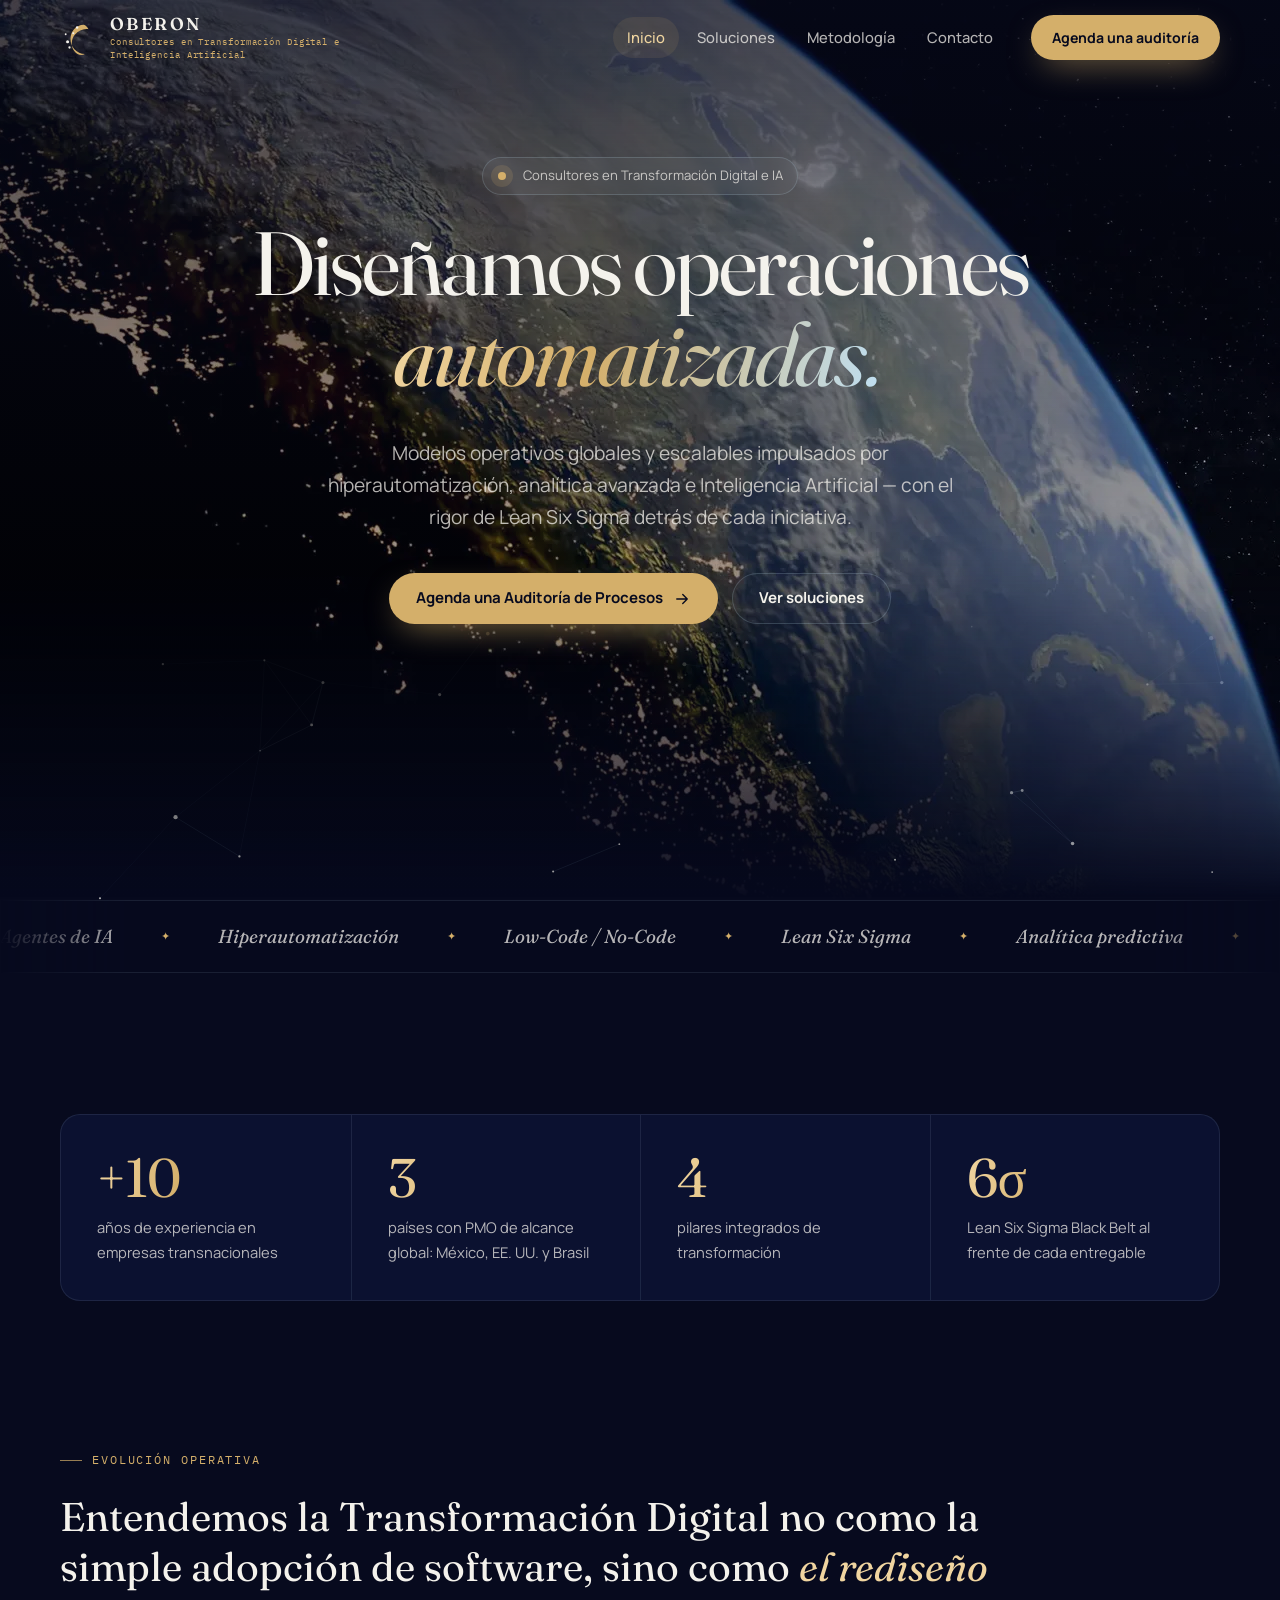
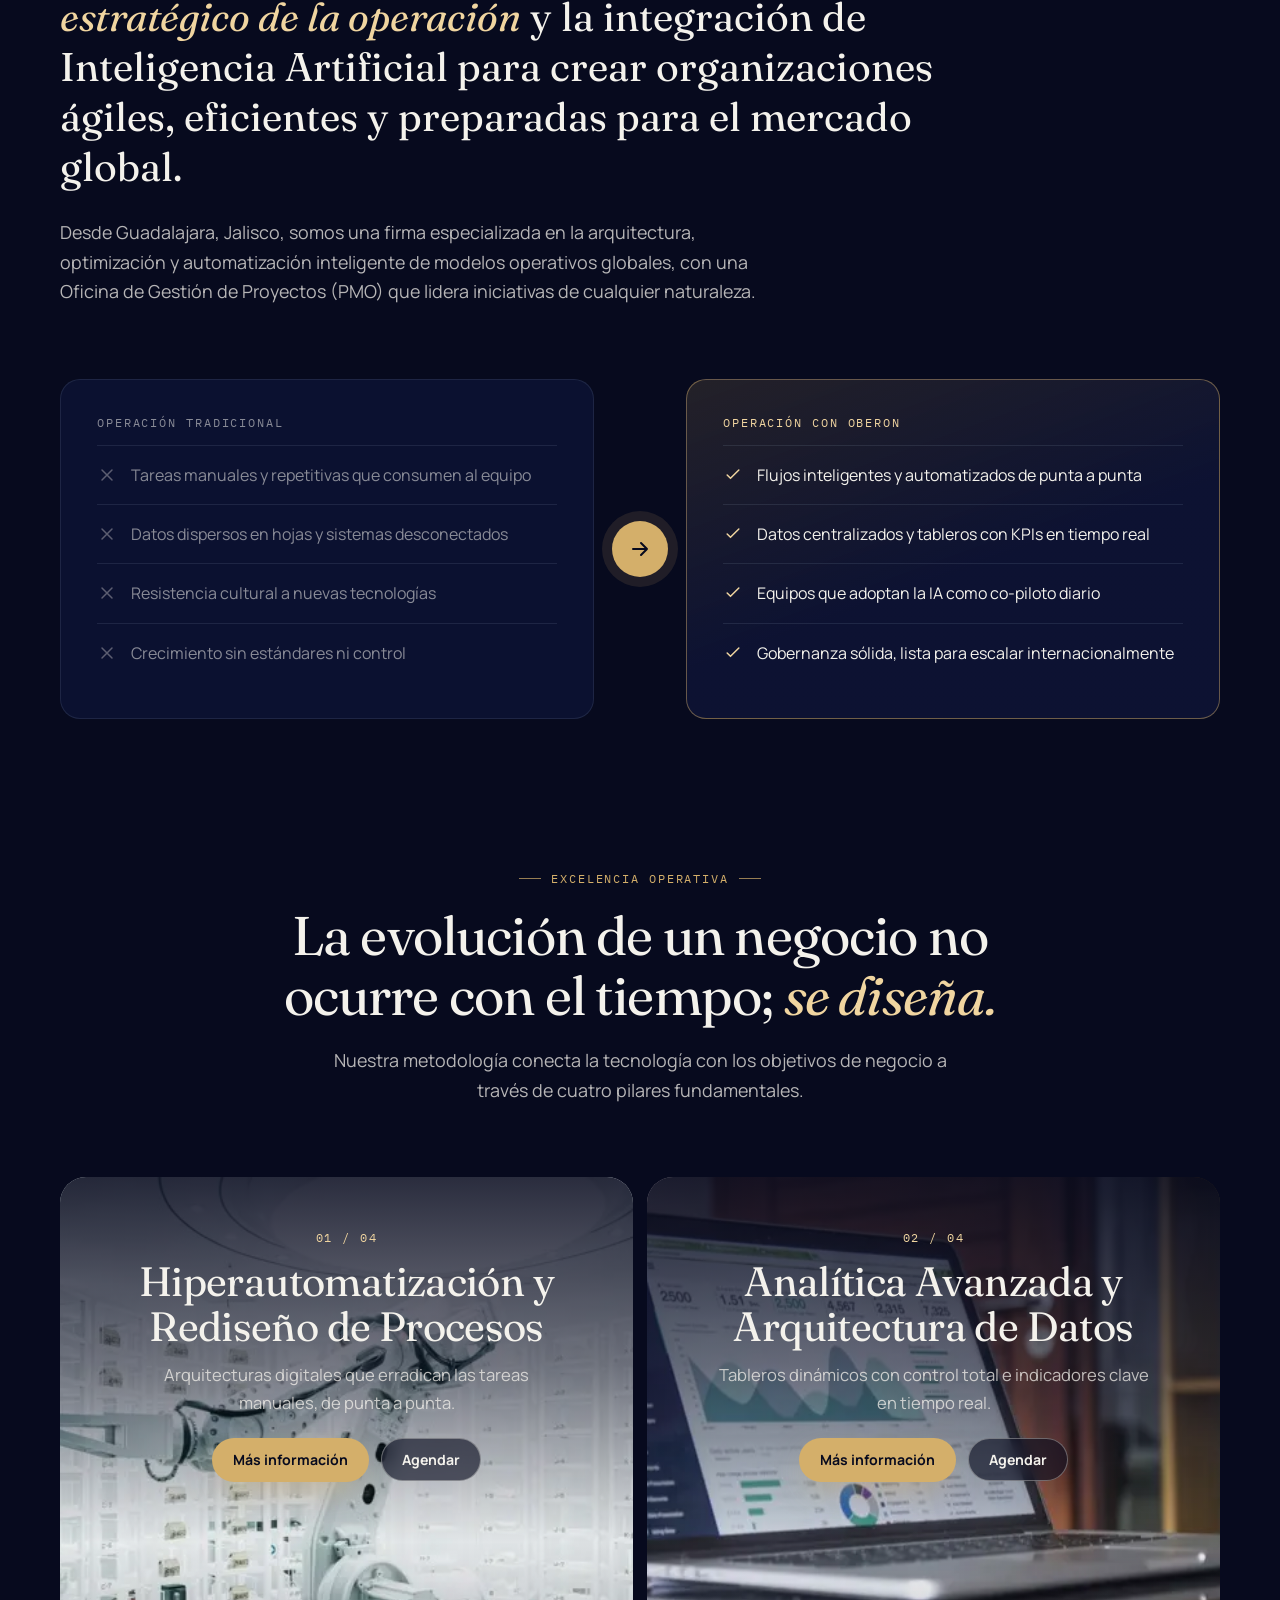
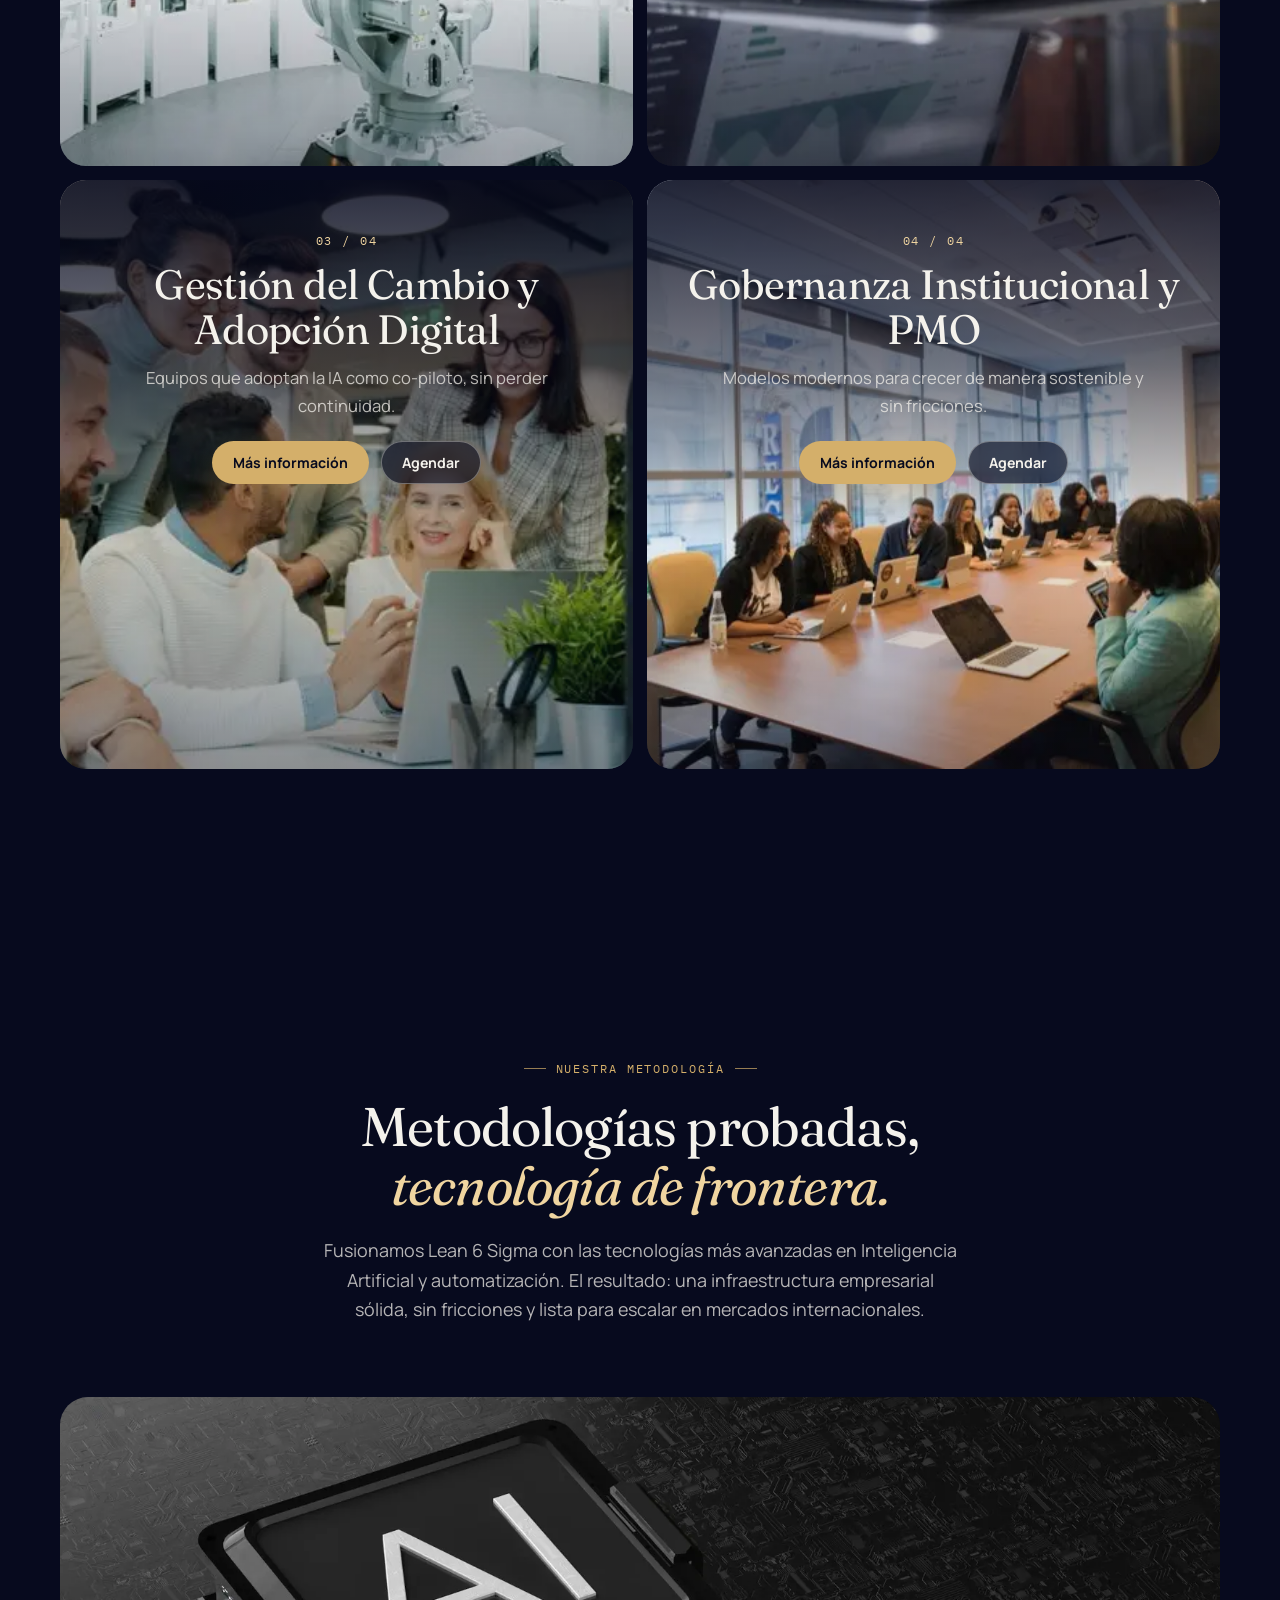
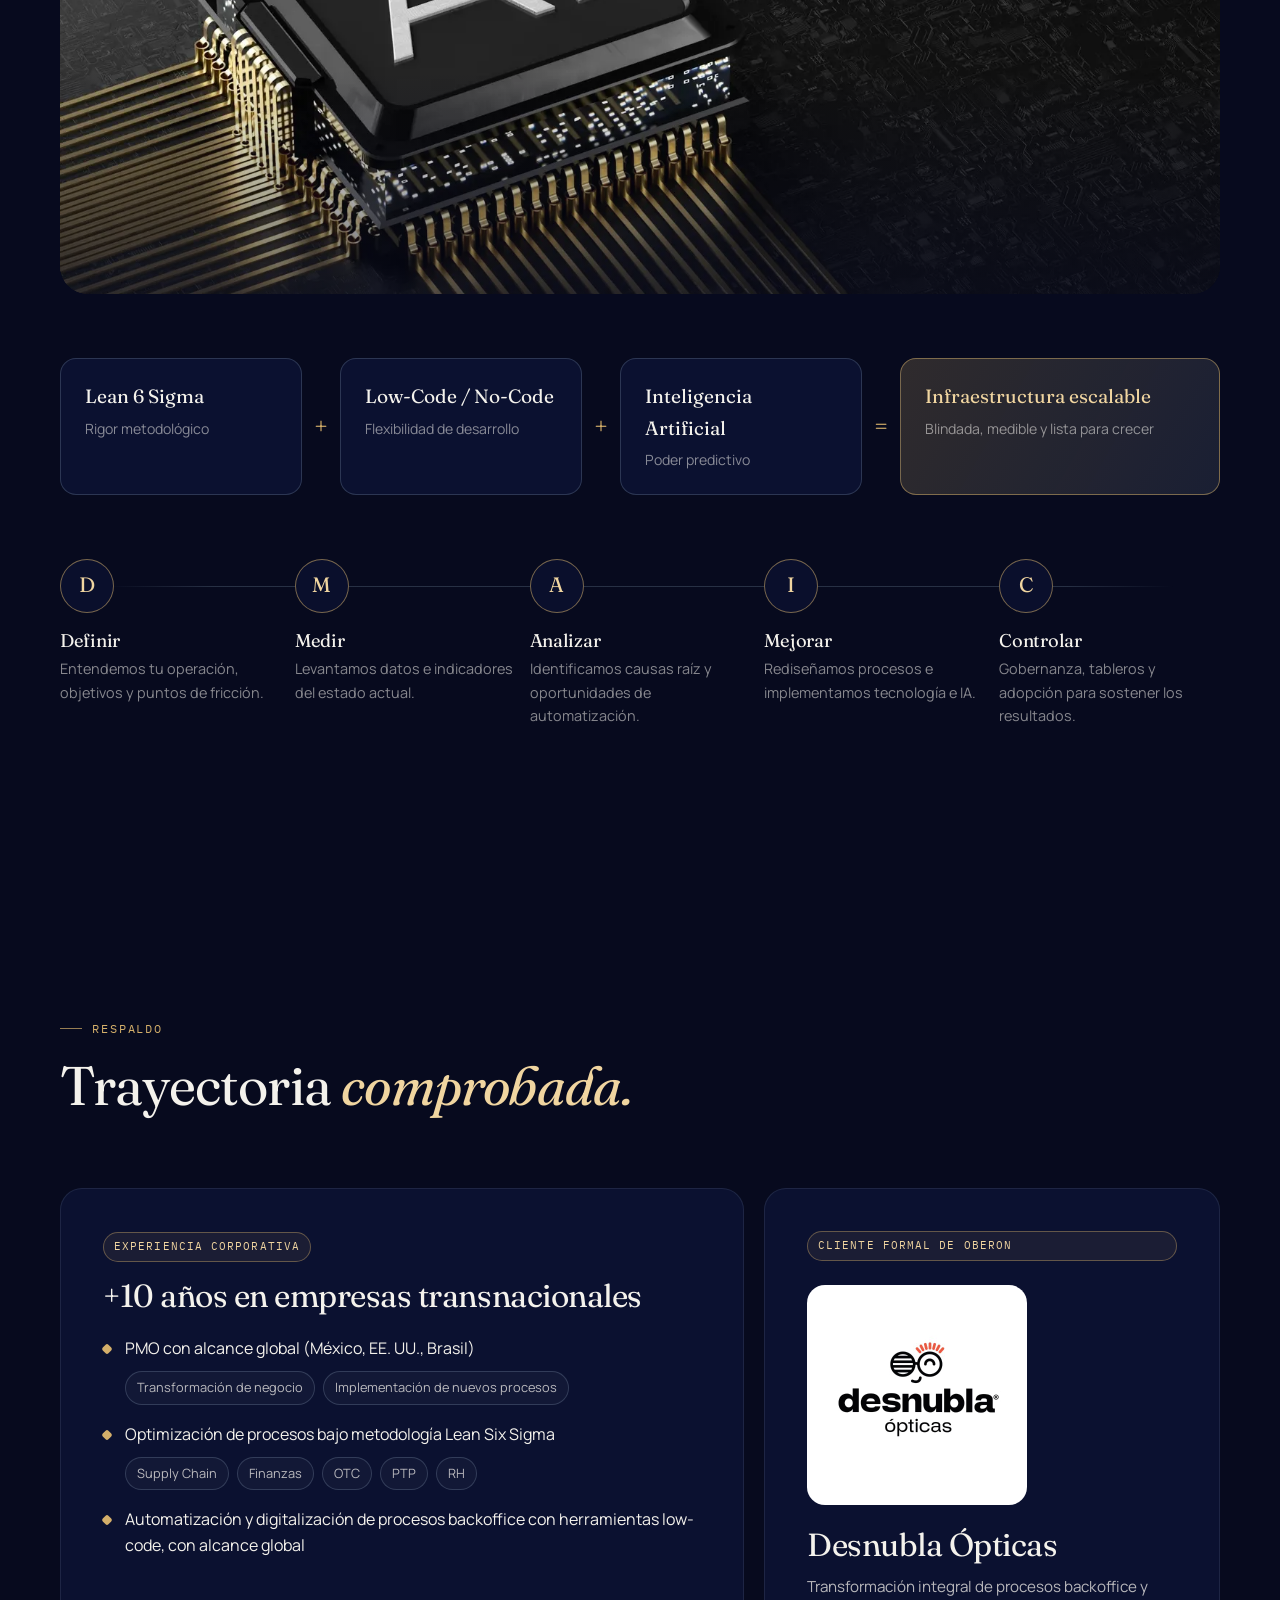
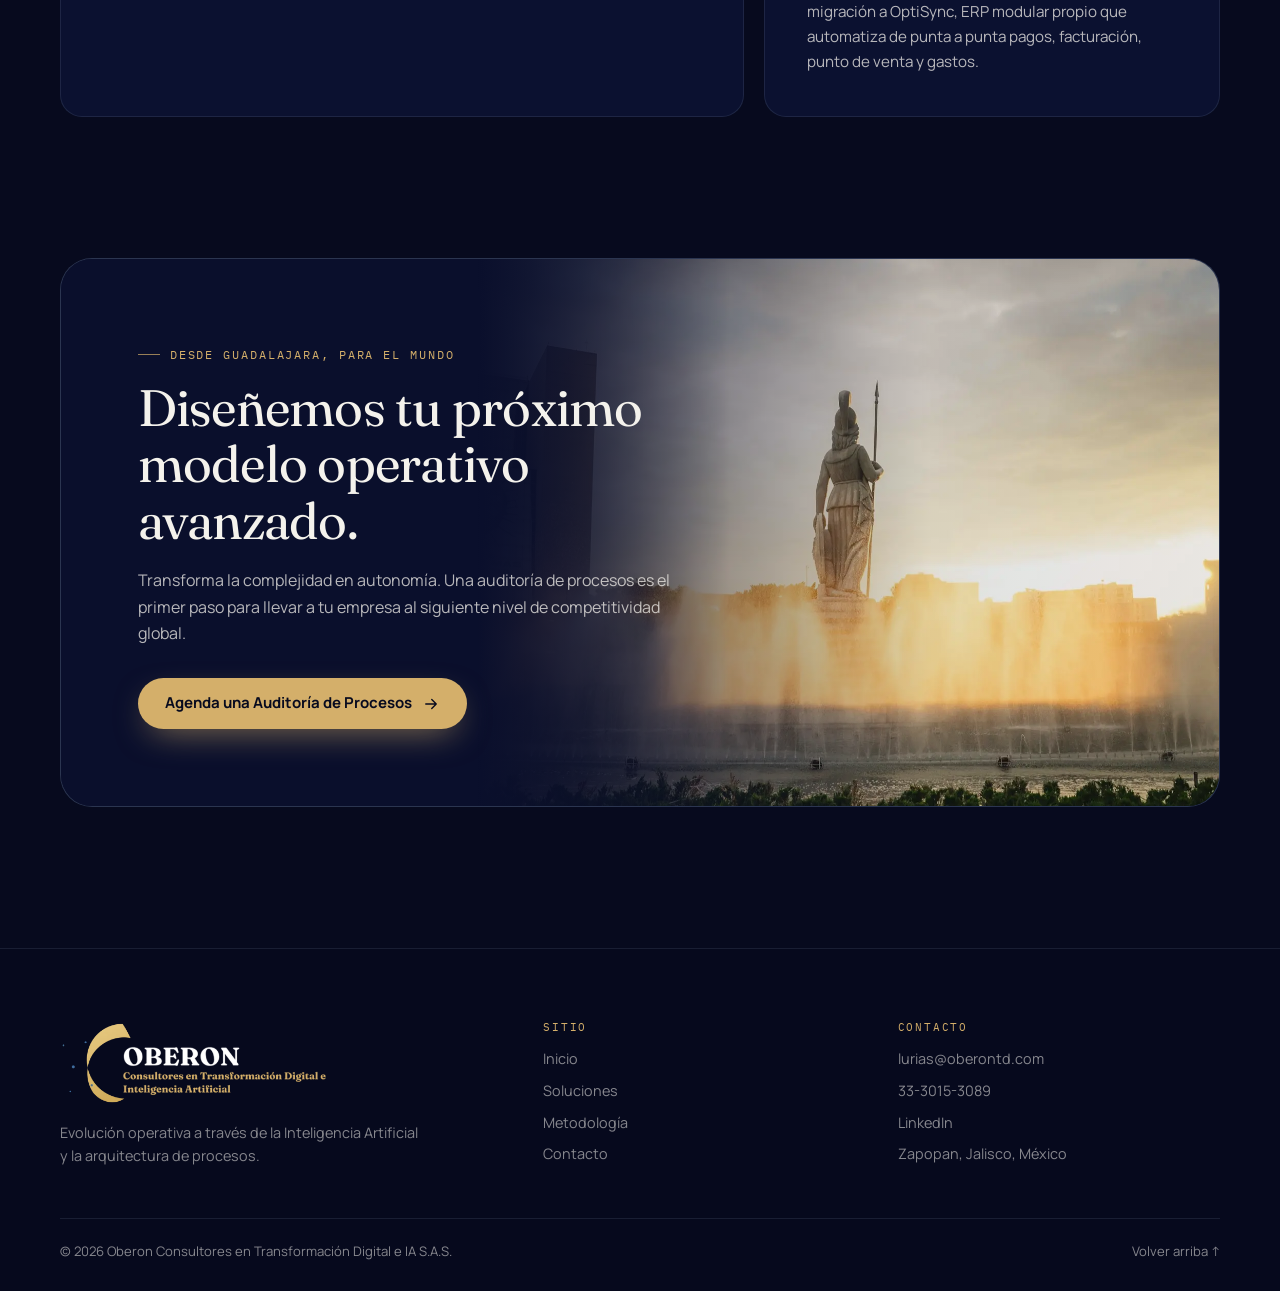
==== commit dc74914e: "Add files via upload" ====
--- a/index.html
+++ b/index.html
@@ -337,8 +337,8 @@
       </article>
       <article class="proof-card client reveal" data-delay="1">
         <span class="badge">Cliente formal de Oberon</span>
-        <img class="client-logo" src="img/desnubla.jpg" alt="Ópticas Desnubla" width="400" height="400" loading="lazy" decoding="async">
-        <h3>Ópticas Desnubla</h3>
+        <img class="client-logo" src="img/desnubla.jpg" alt="Desnubla Ópticas" width="400" height="400" loading="lazy" decoding="async">
+        <h3>Desnubla Ópticas</h3>
         <p style="margin-top:12px">Transformación integral de procesos backoffice y migración a OptiSync, ERP modular propio que automatiza de punta a punta pagos, facturación, punto de venta y gastos.</p>
       </article>
     </div>
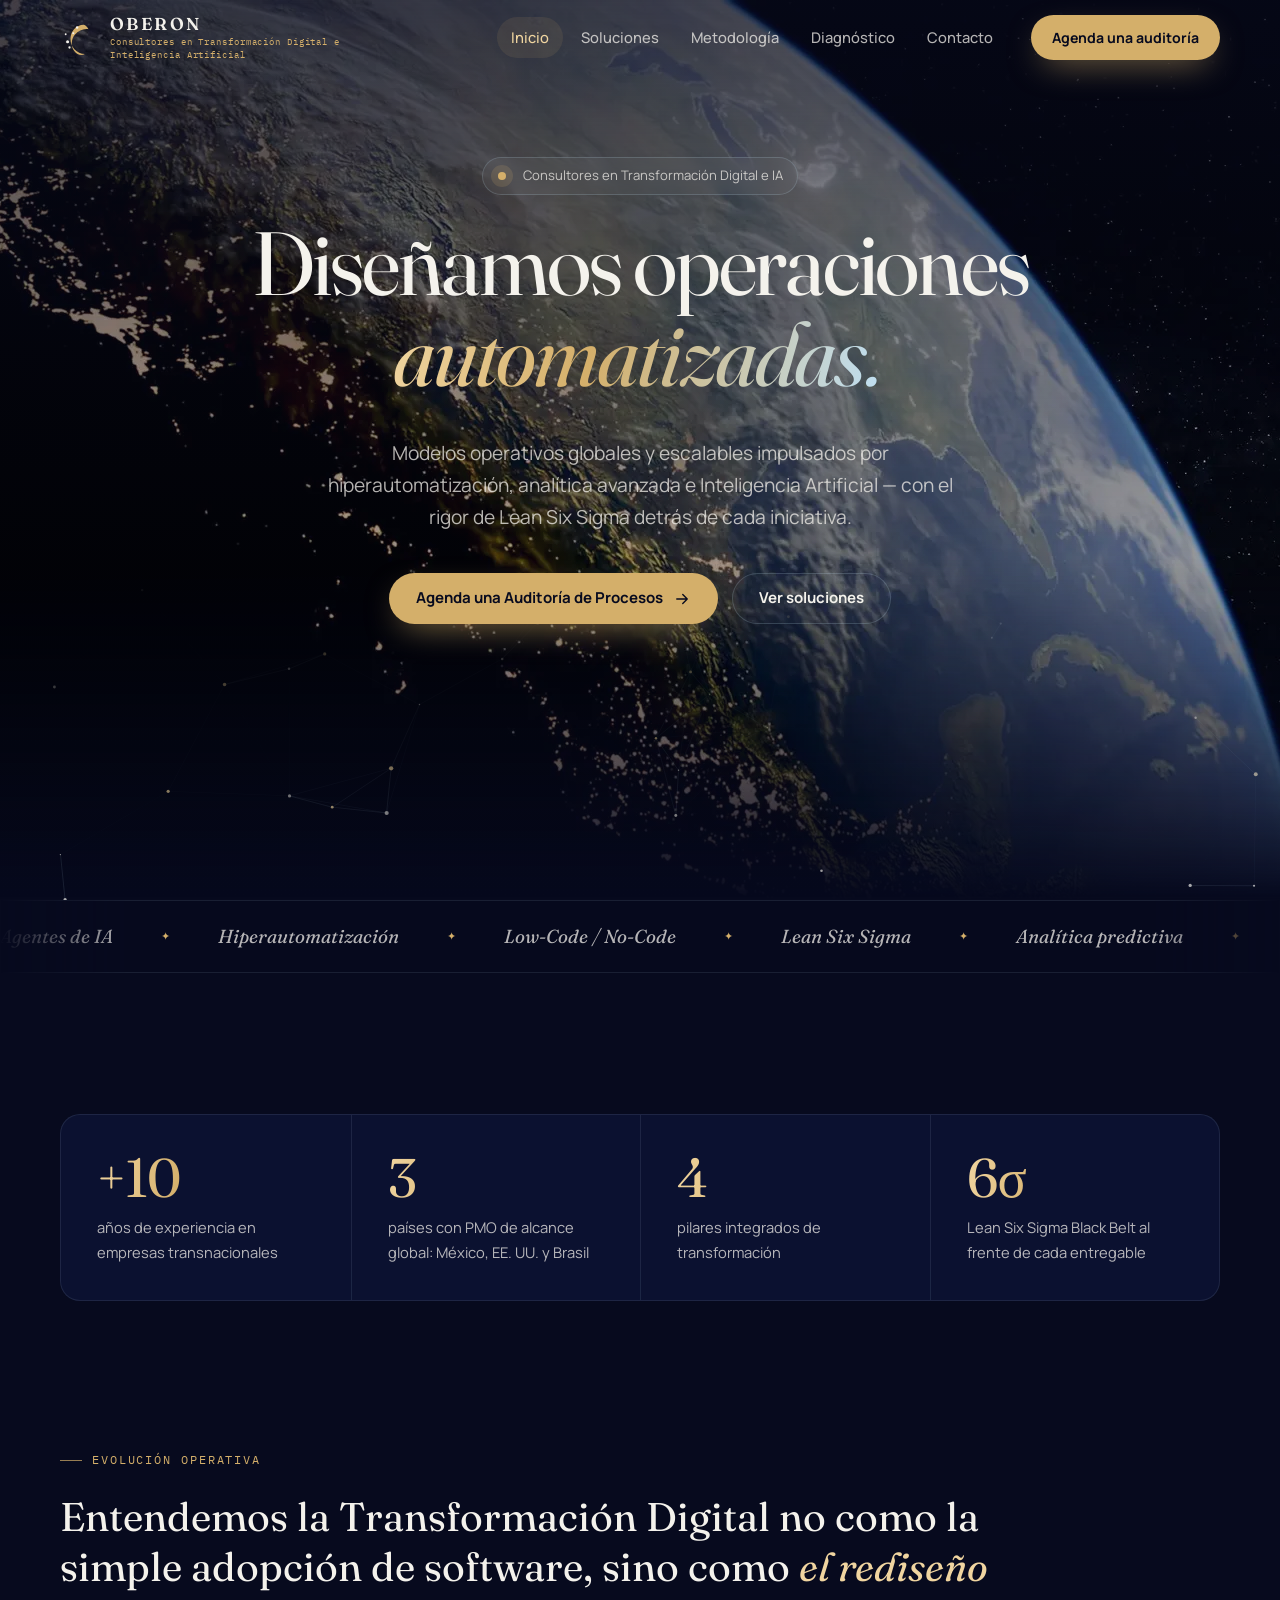
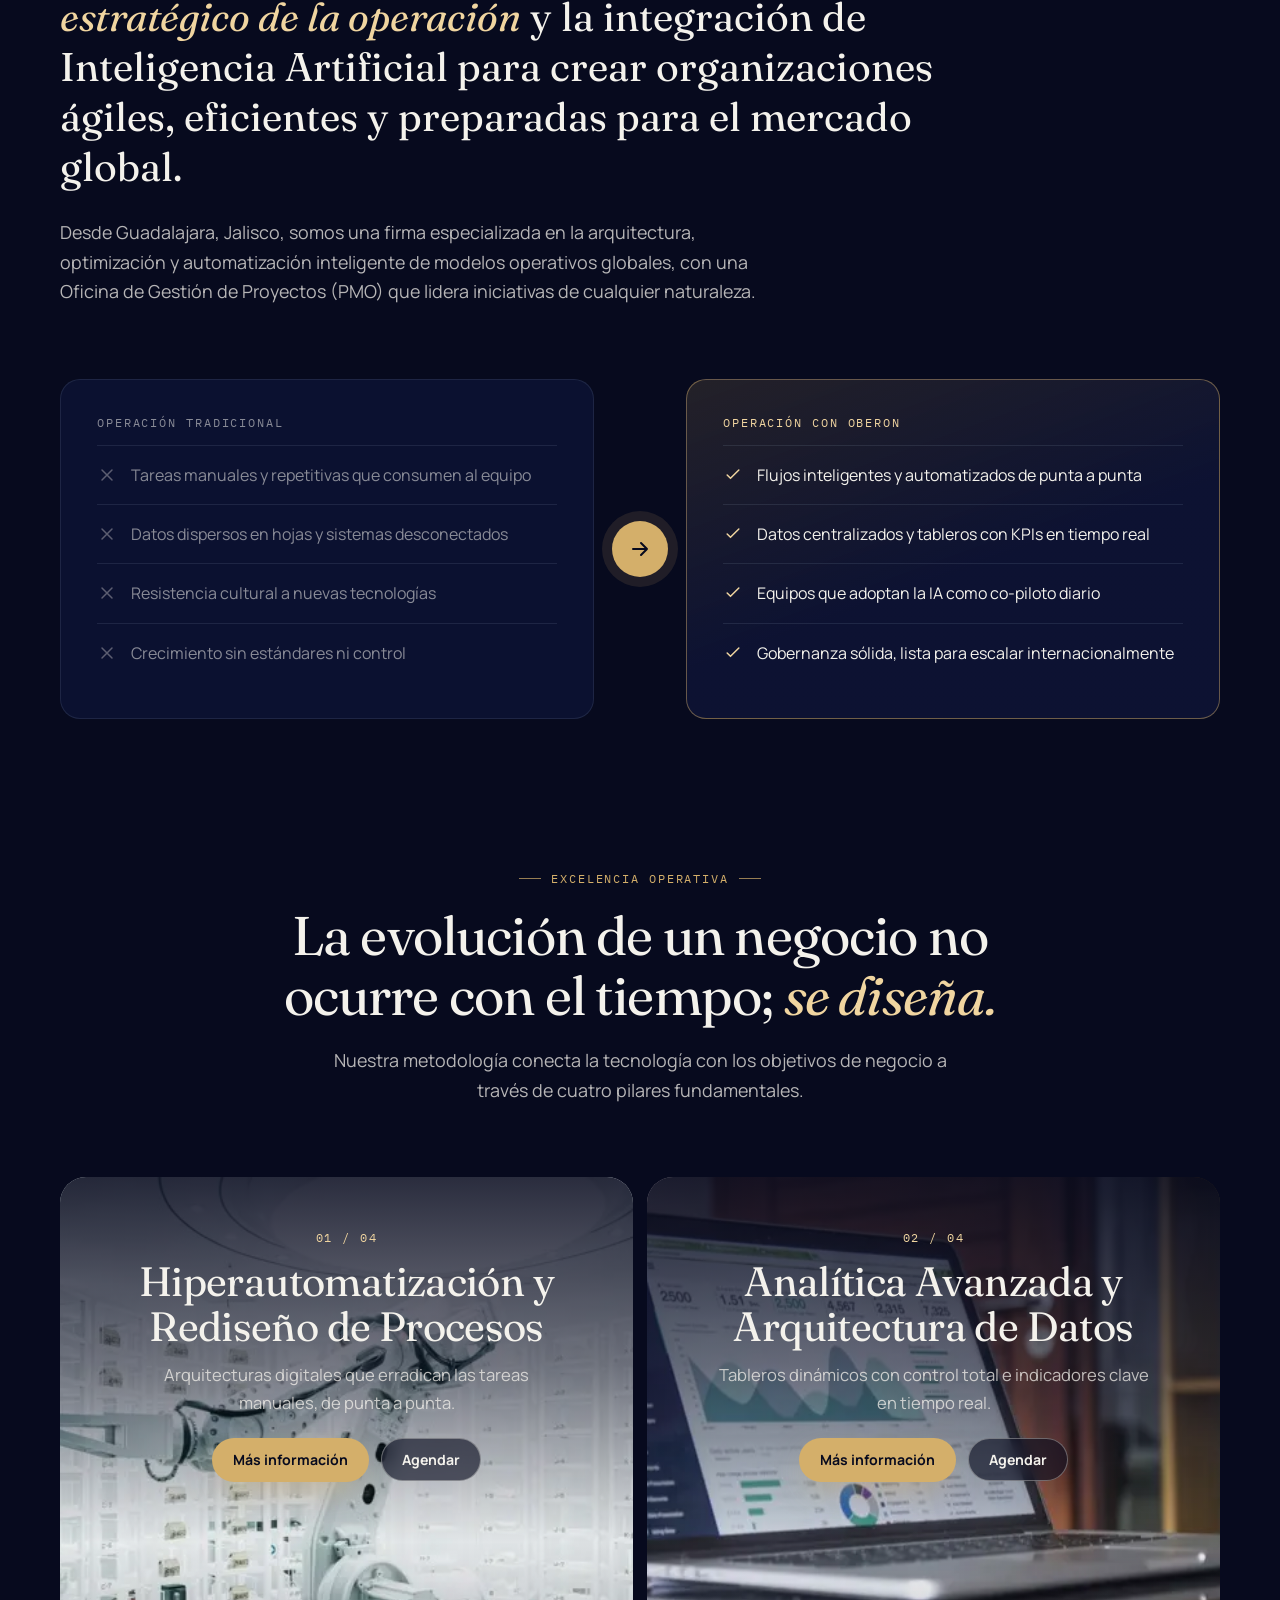
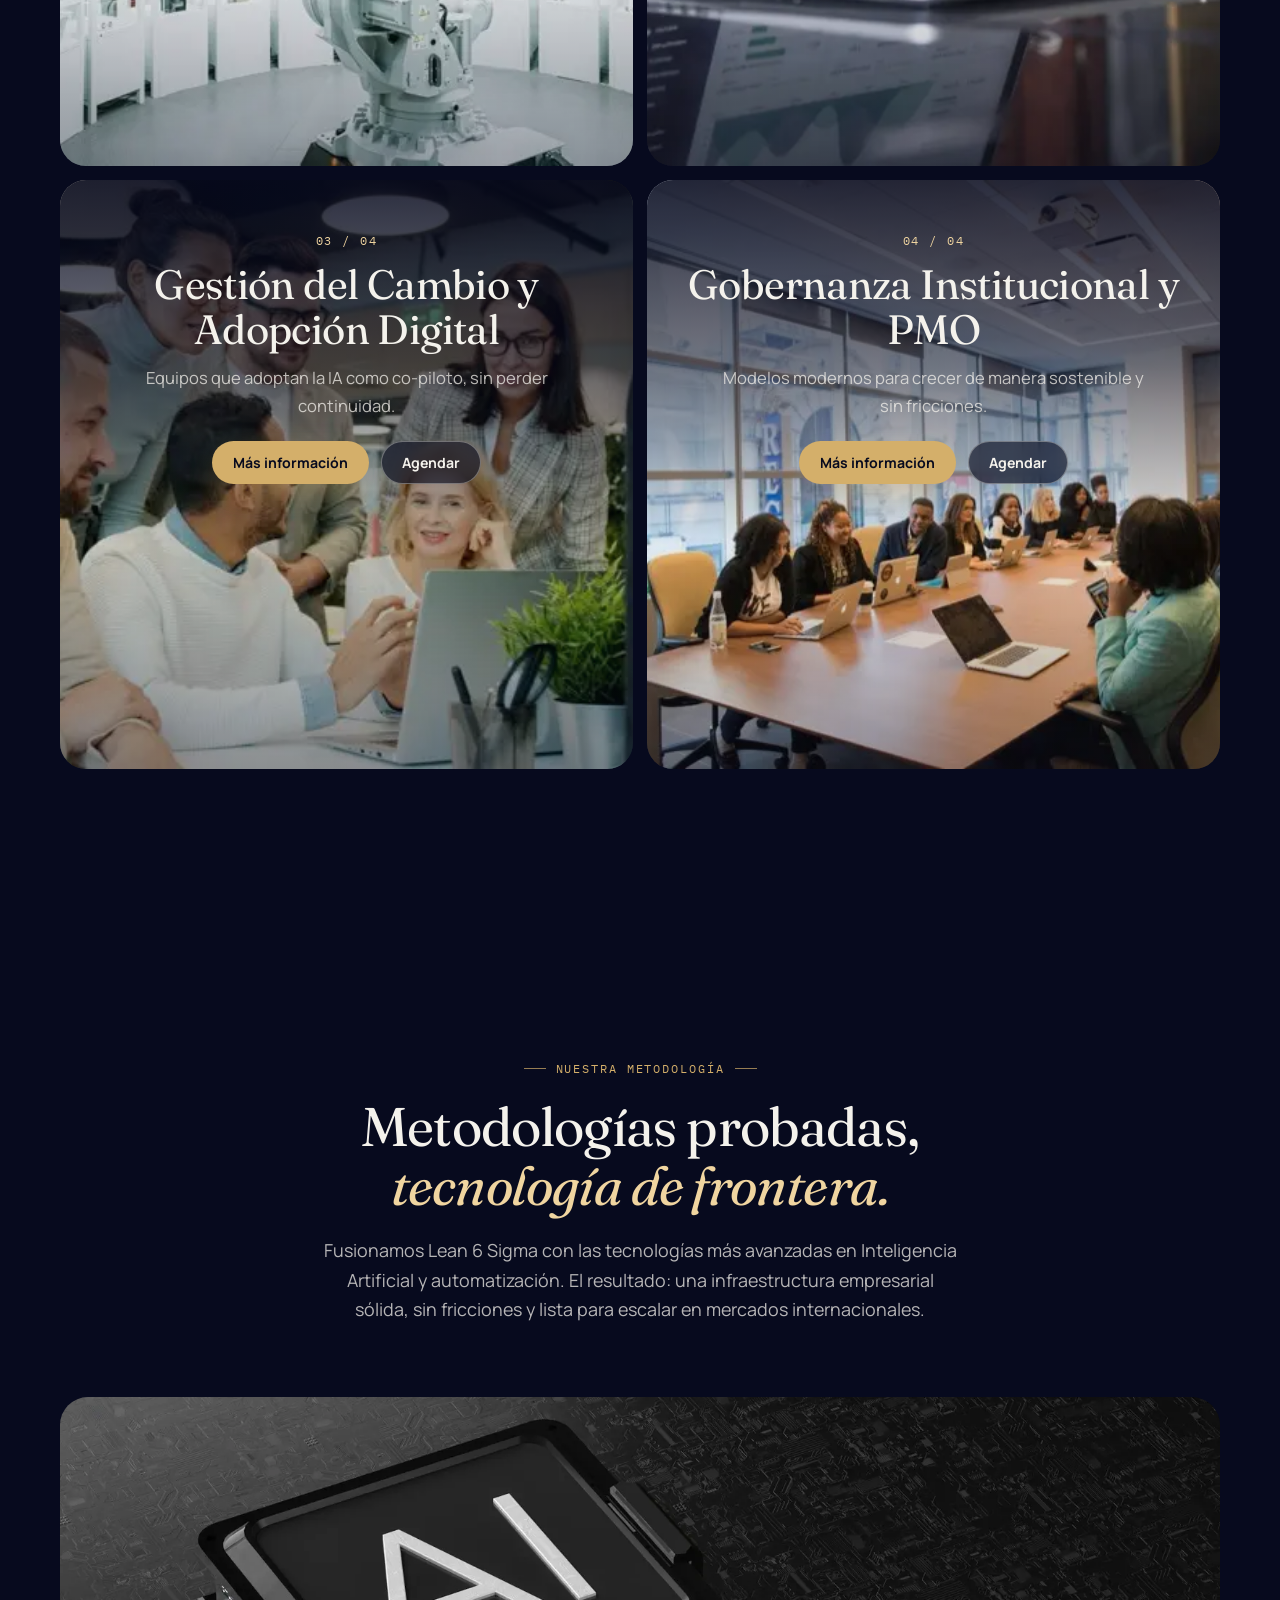
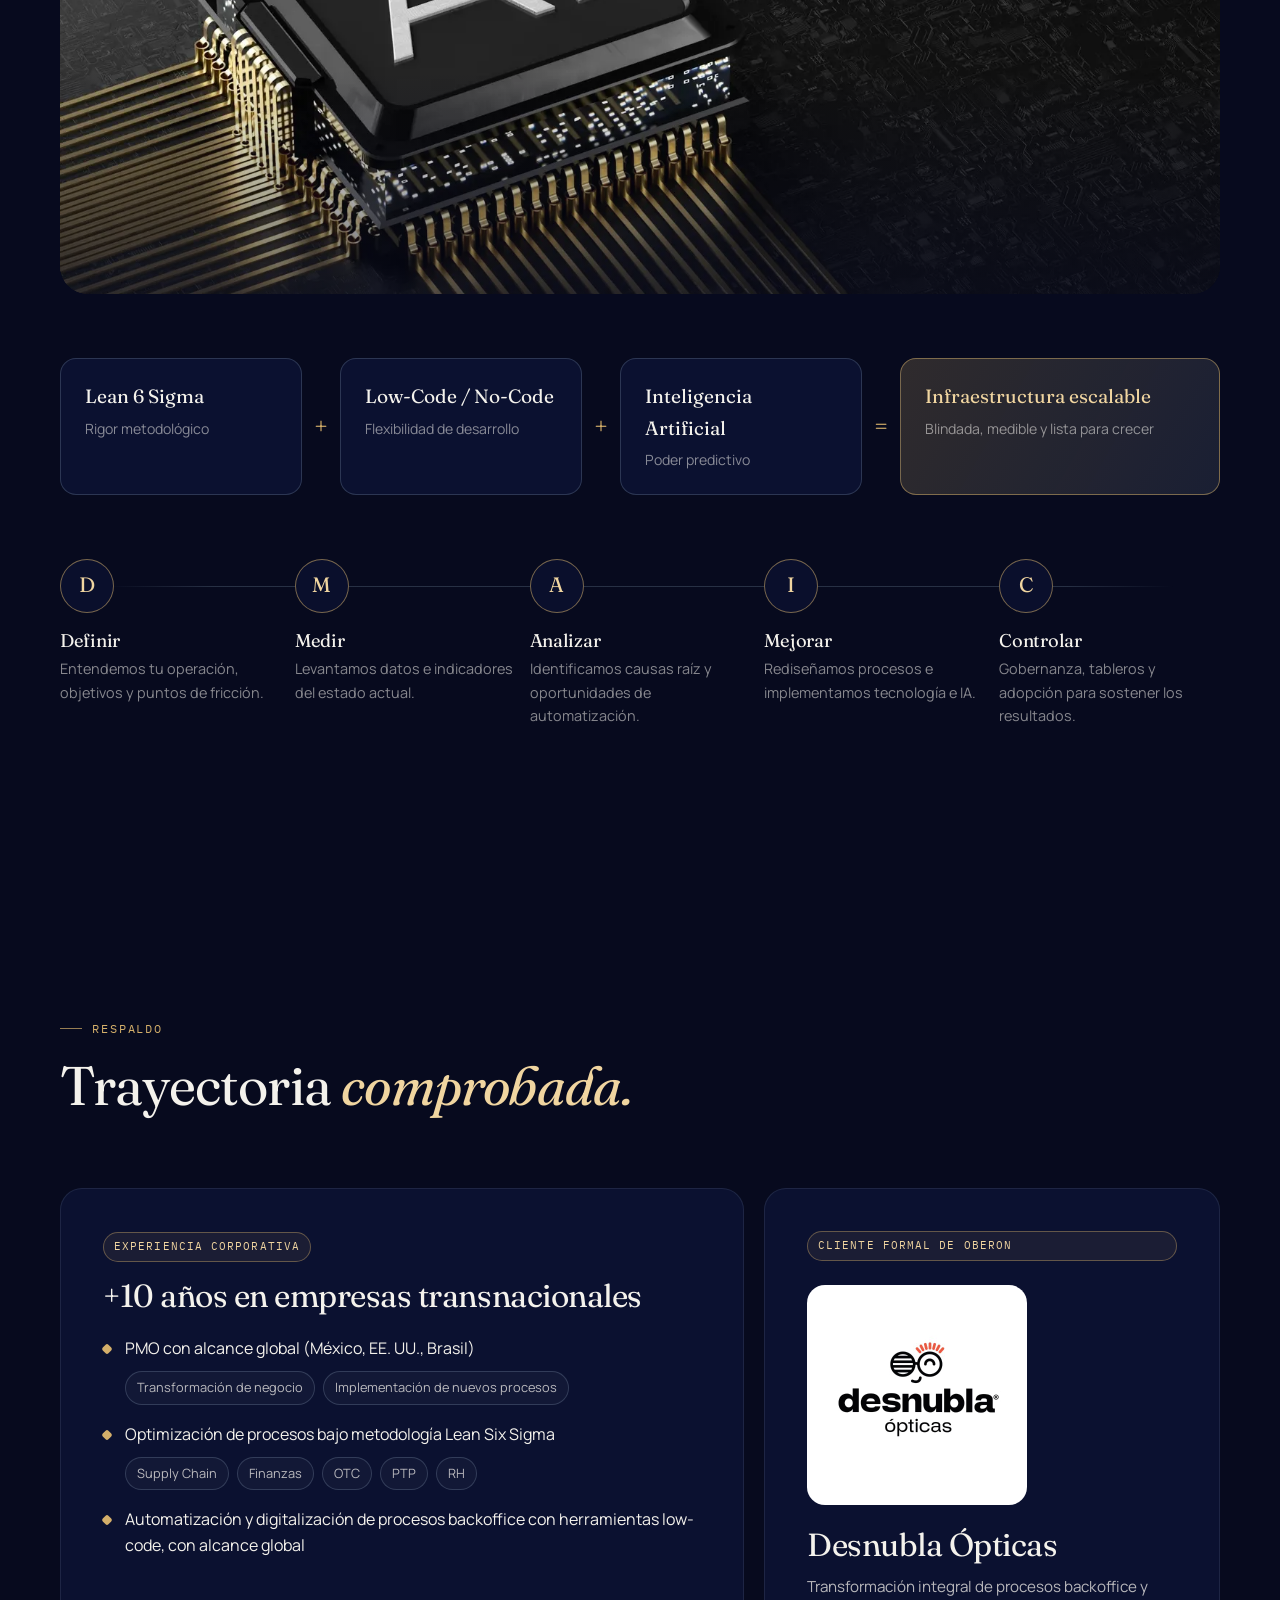
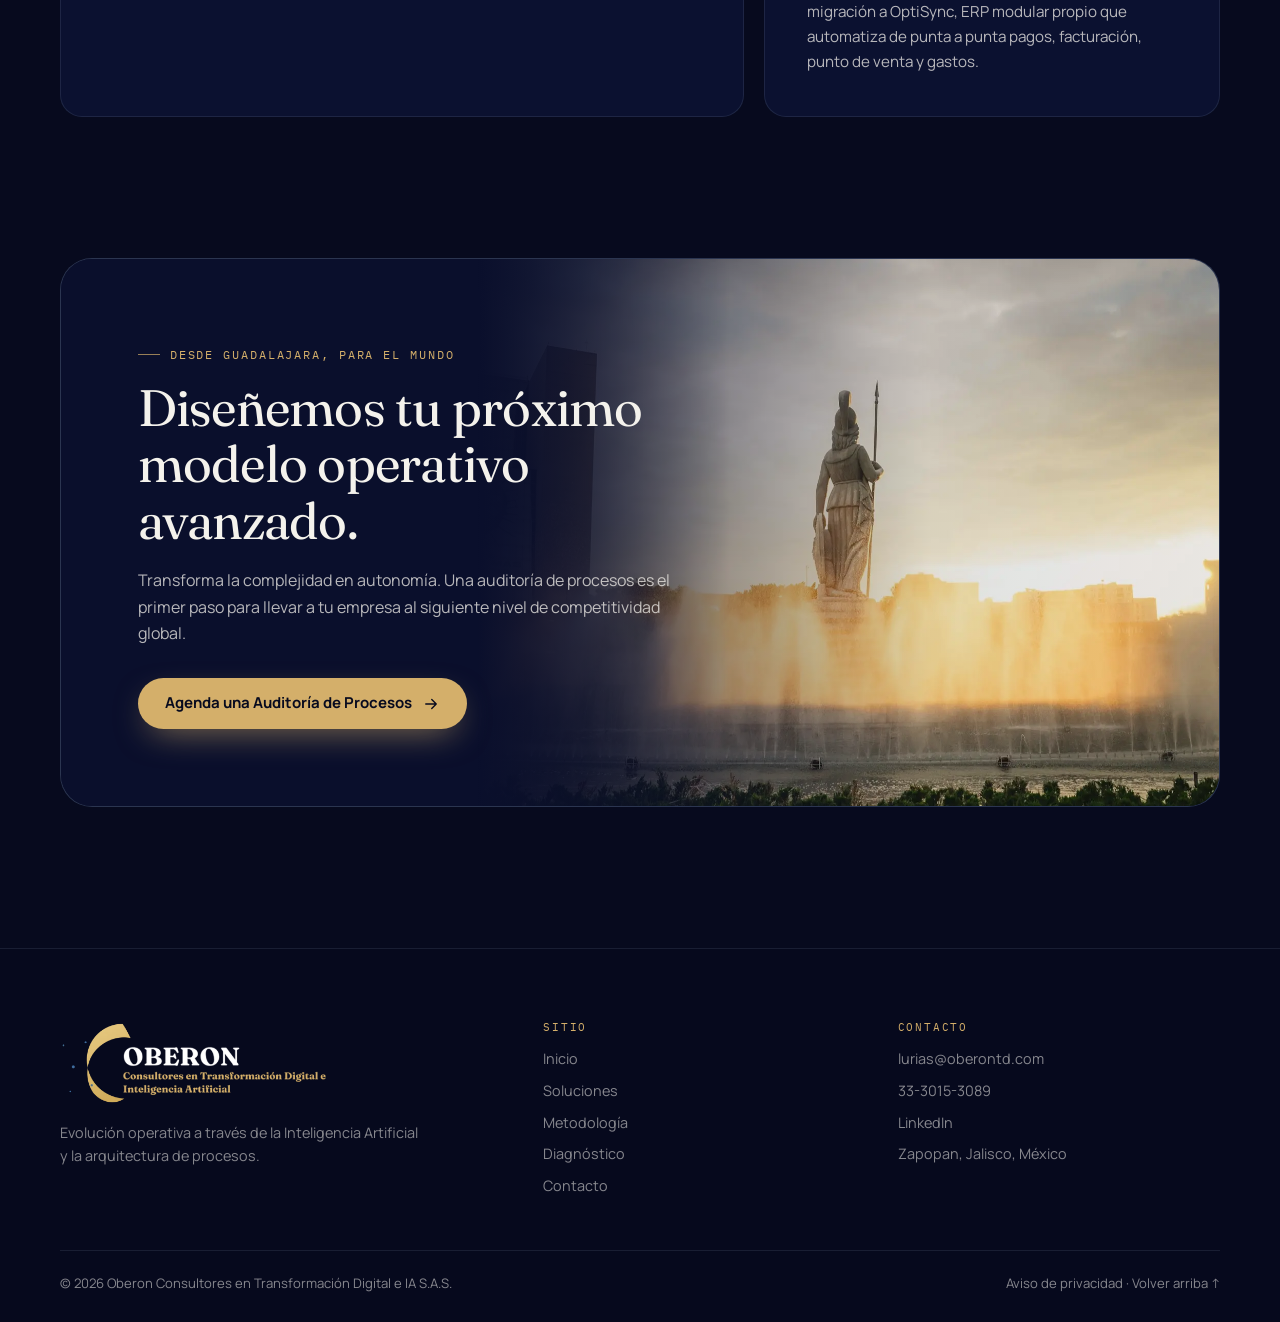
==== commit 196a8793: "Add files via upload" ====
--- a/index.html
+++ b/index.html
@@ -165,6 +165,7 @@
       <a href="/" aria-current="page">Inicio</a>
       <a href="/soluciones">Soluciones</a>
       <a href="/#metodo">Metodología</a>
+      <a href="/diagnostico">Diagnóstico</a>
       <a href="/contacto">Contacto</a>
     </nav>
     <a class="btn btn-primary nav-cta" href="https://outlook.office.com/book/OberonConsultoresenTransformacinDigital1@oberontd.com/?ismsaljsauthenabled" target="_blank" rel="noopener">Agenda una auditoría</a>
@@ -175,7 +176,8 @@
   <a class="m-link" href="/" aria-current="page">Inicio<span>01</span></a>
   <a class="m-link" href="/soluciones">Soluciones<span>02</span></a>
   <a class="m-link" href="/#metodo">Metodología<span>03</span></a>
-  <a class="m-link" href="/contacto">Contacto<span>04</span></a>
+  <a class="m-link" href="/diagnostico">Diagnóstico<span>04</span></a>
+  <a class="m-link" href="/contacto">Contacto<span>05</span></a>
   <a class="btn btn-primary" href="https://outlook.office.com/book/OberonConsultoresenTransformacinDigital1@oberontd.com/?ismsaljsauthenabled" target="_blank" rel="noopener">Agenda una Auditoría de Procesos</a>
 </div>
 
@@ -372,7 +374,7 @@
       </div>
       <div>
         <h4>Sitio</h4>
-        <ul><li><a href="/">Inicio</a></li><li><a href="/soluciones">Soluciones</a></li><li><a href="/#metodo">Metodología</a></li><li><a href="/contacto">Contacto</a></li></ul>
+        <ul><li><a href="/">Inicio</a></li><li><a href="/soluciones">Soluciones</a></li><li><a href="/#metodo">Metodología</a></li><li><a href="/diagnostico">Diagnóstico</a></li><li><a href="/contacto">Contacto</a></li></ul>
       </div>
       <div>
         <h4>Contacto</h4>
@@ -381,7 +383,7 @@
     </div>
     <div class="foot-bottom">
       <span>© <span class="year"></span> Oberon Consultores en Transformación Digital e IA S.A.S.</span>
-      <a href="#main">Volver arriba ↑</a>
+      <span><a href="/privacidad">Aviso de privacidad</a> · <a href="#main">Volver arriba ↑</a></span>
     </div>
   </div>
 </footer>
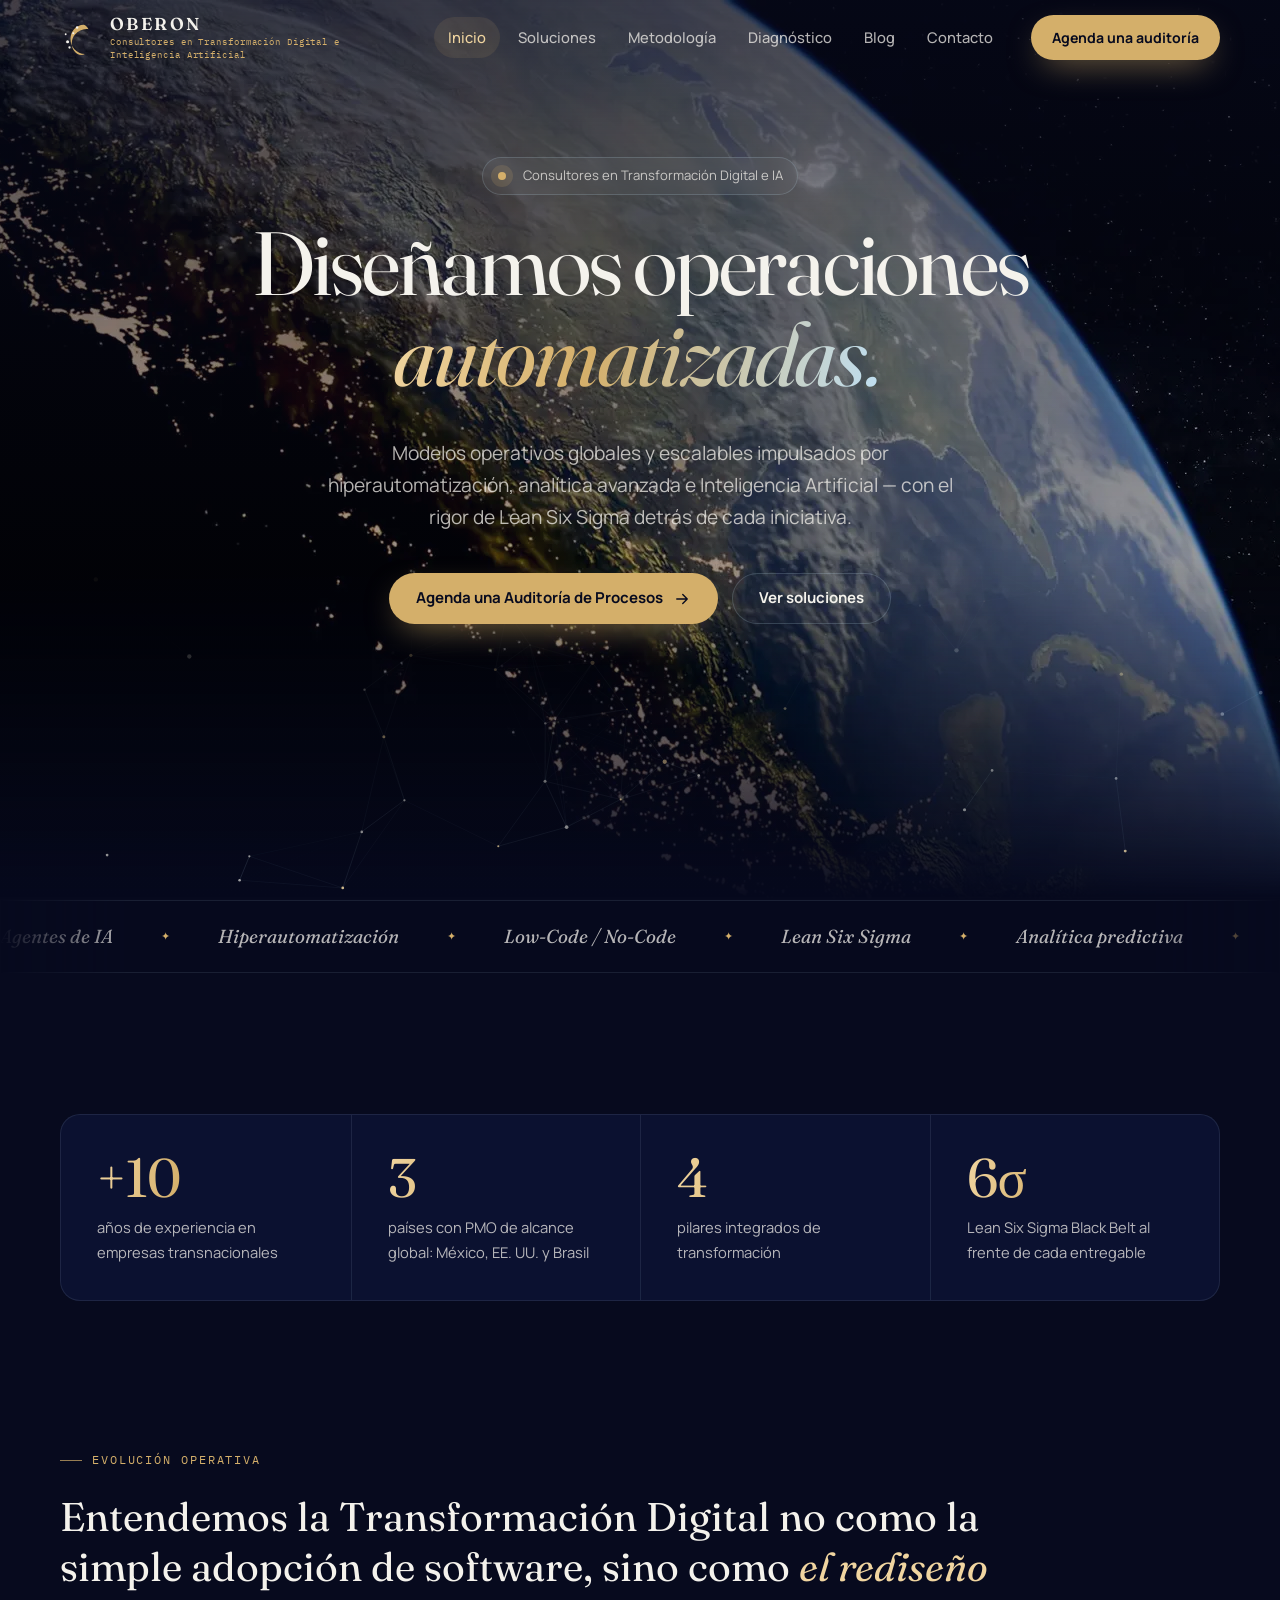
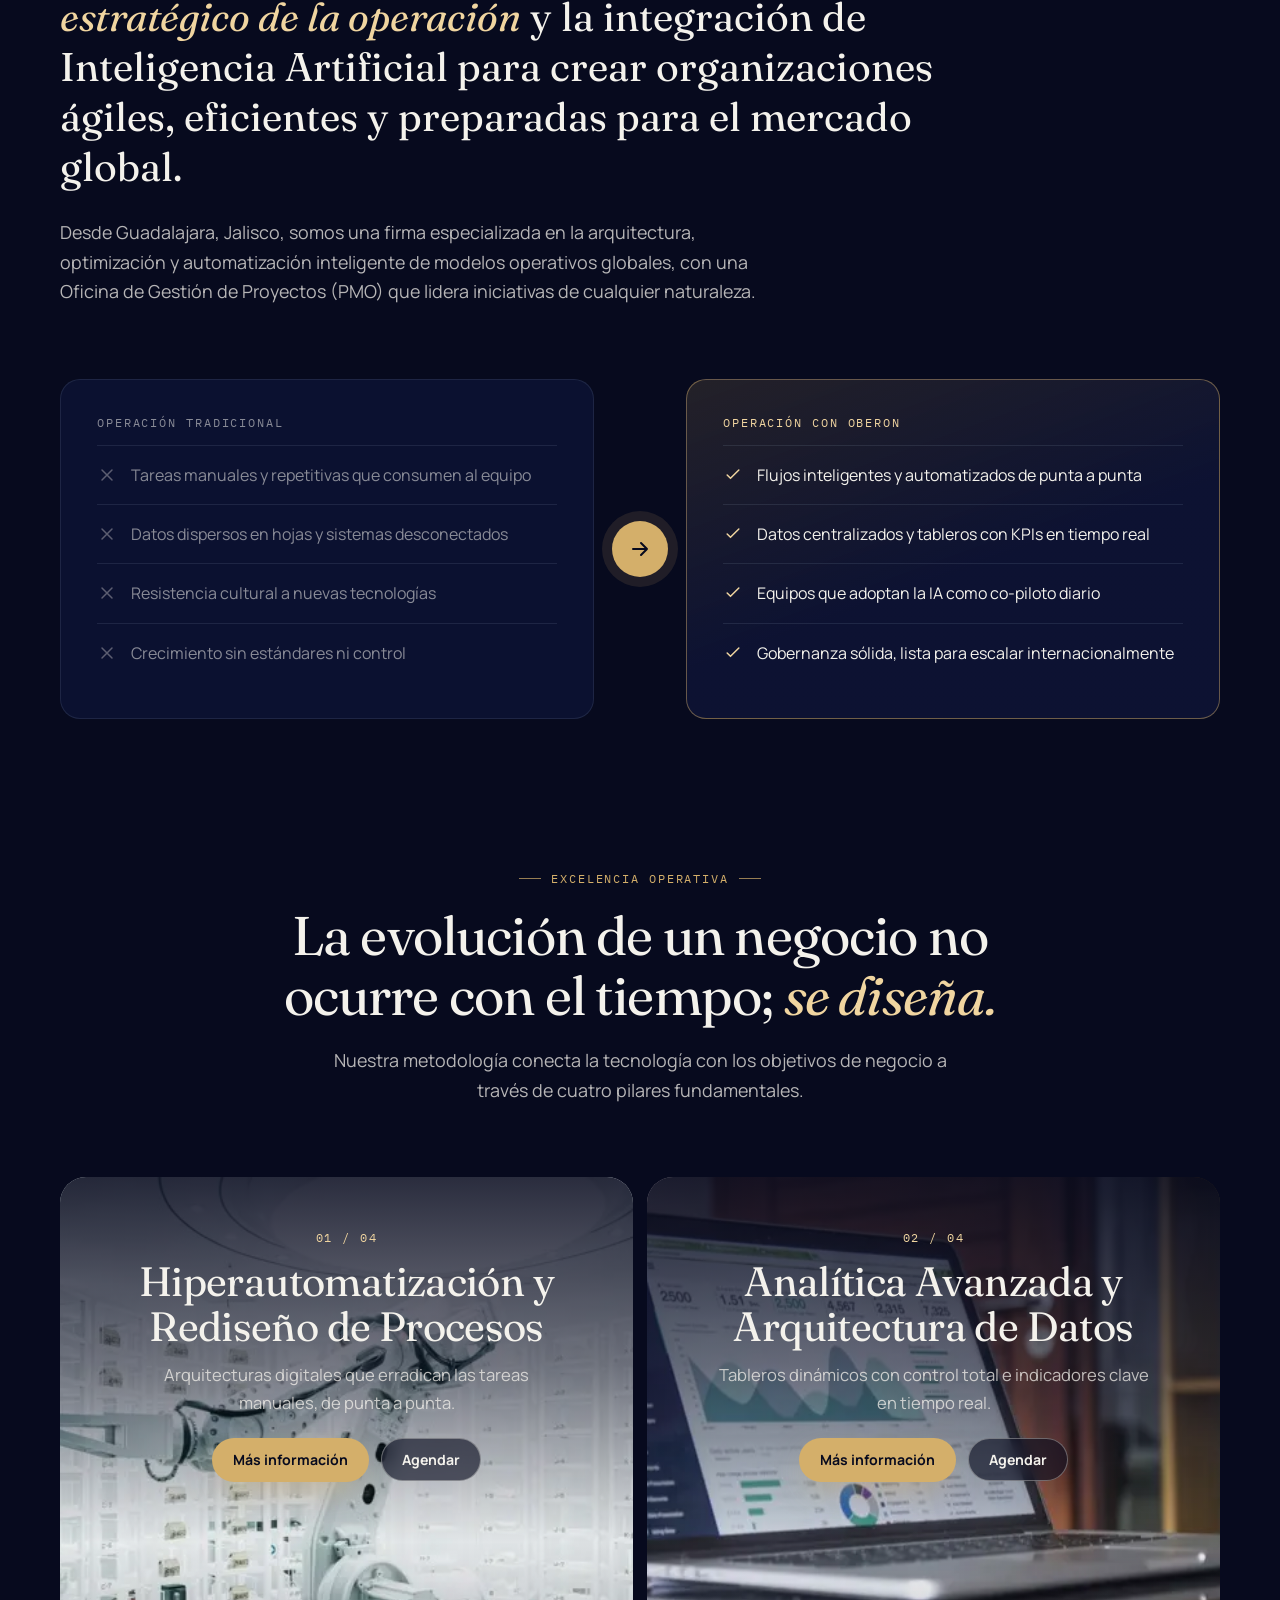
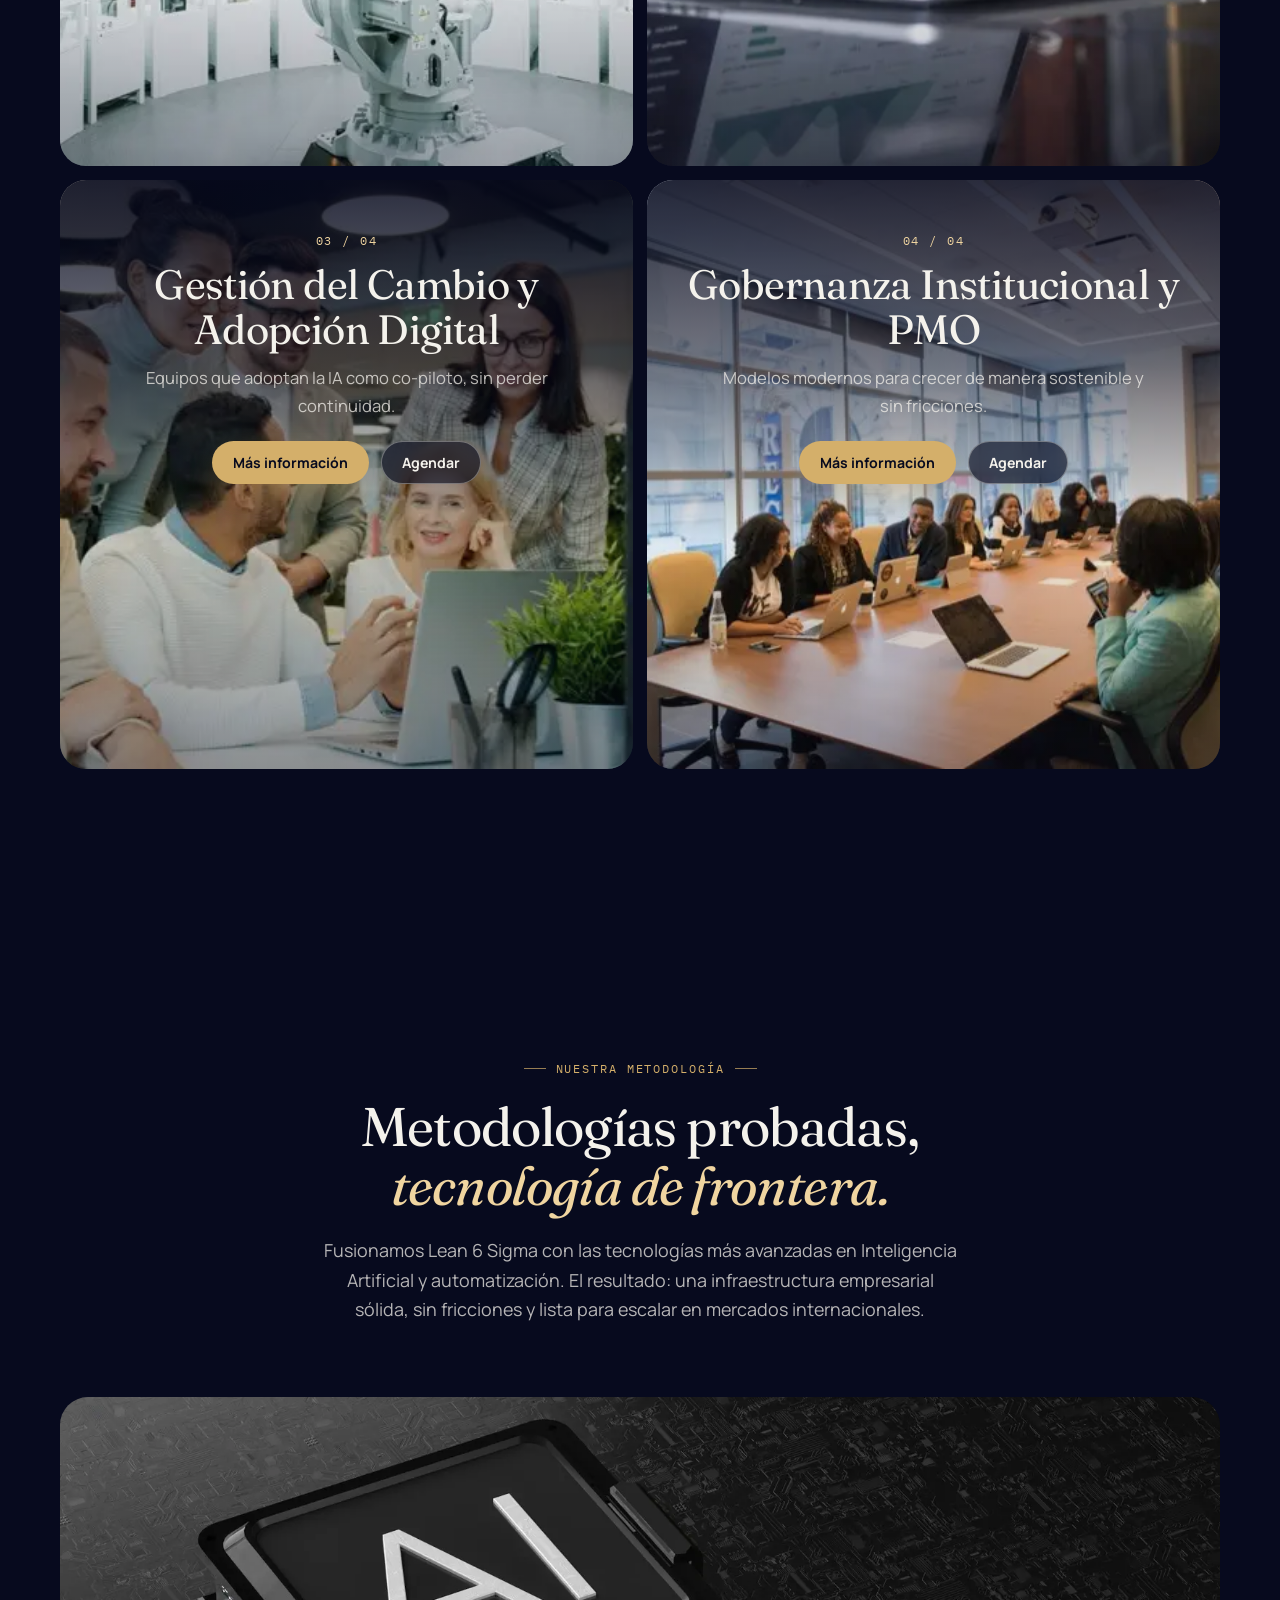
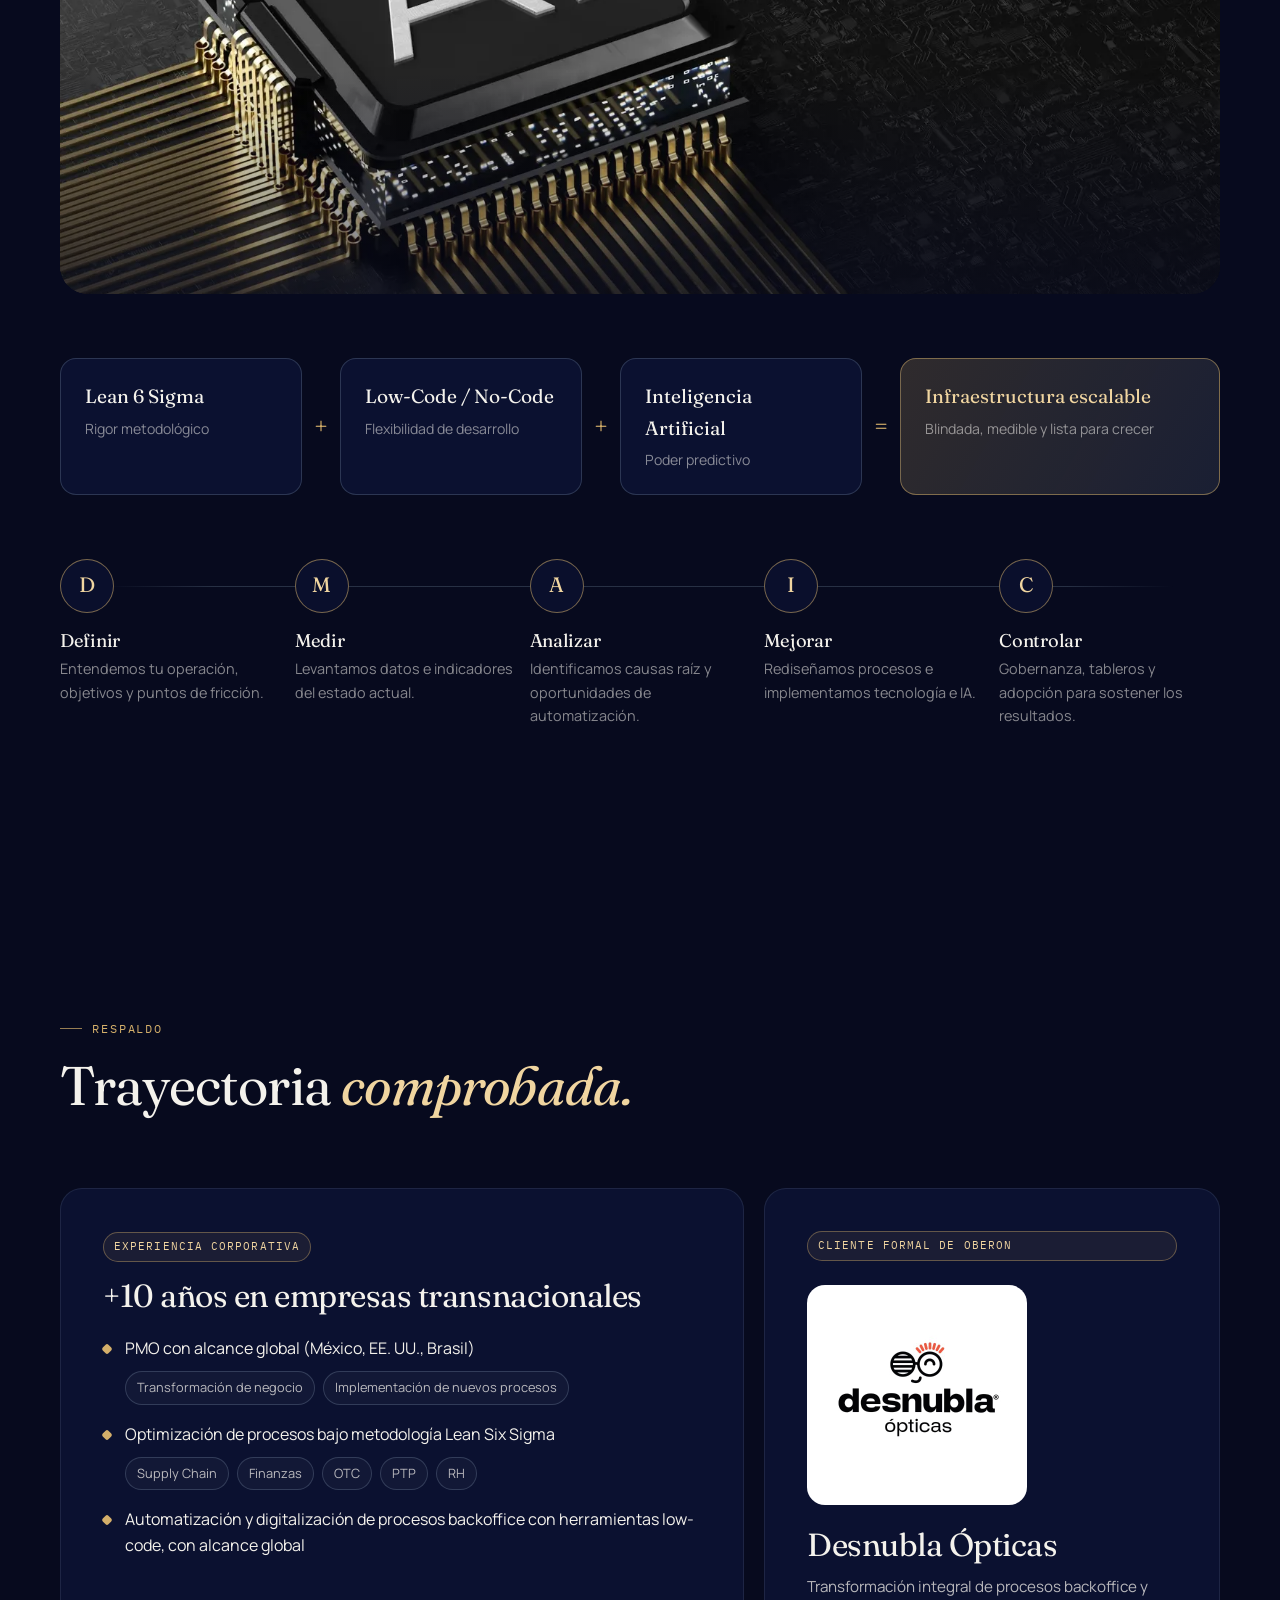
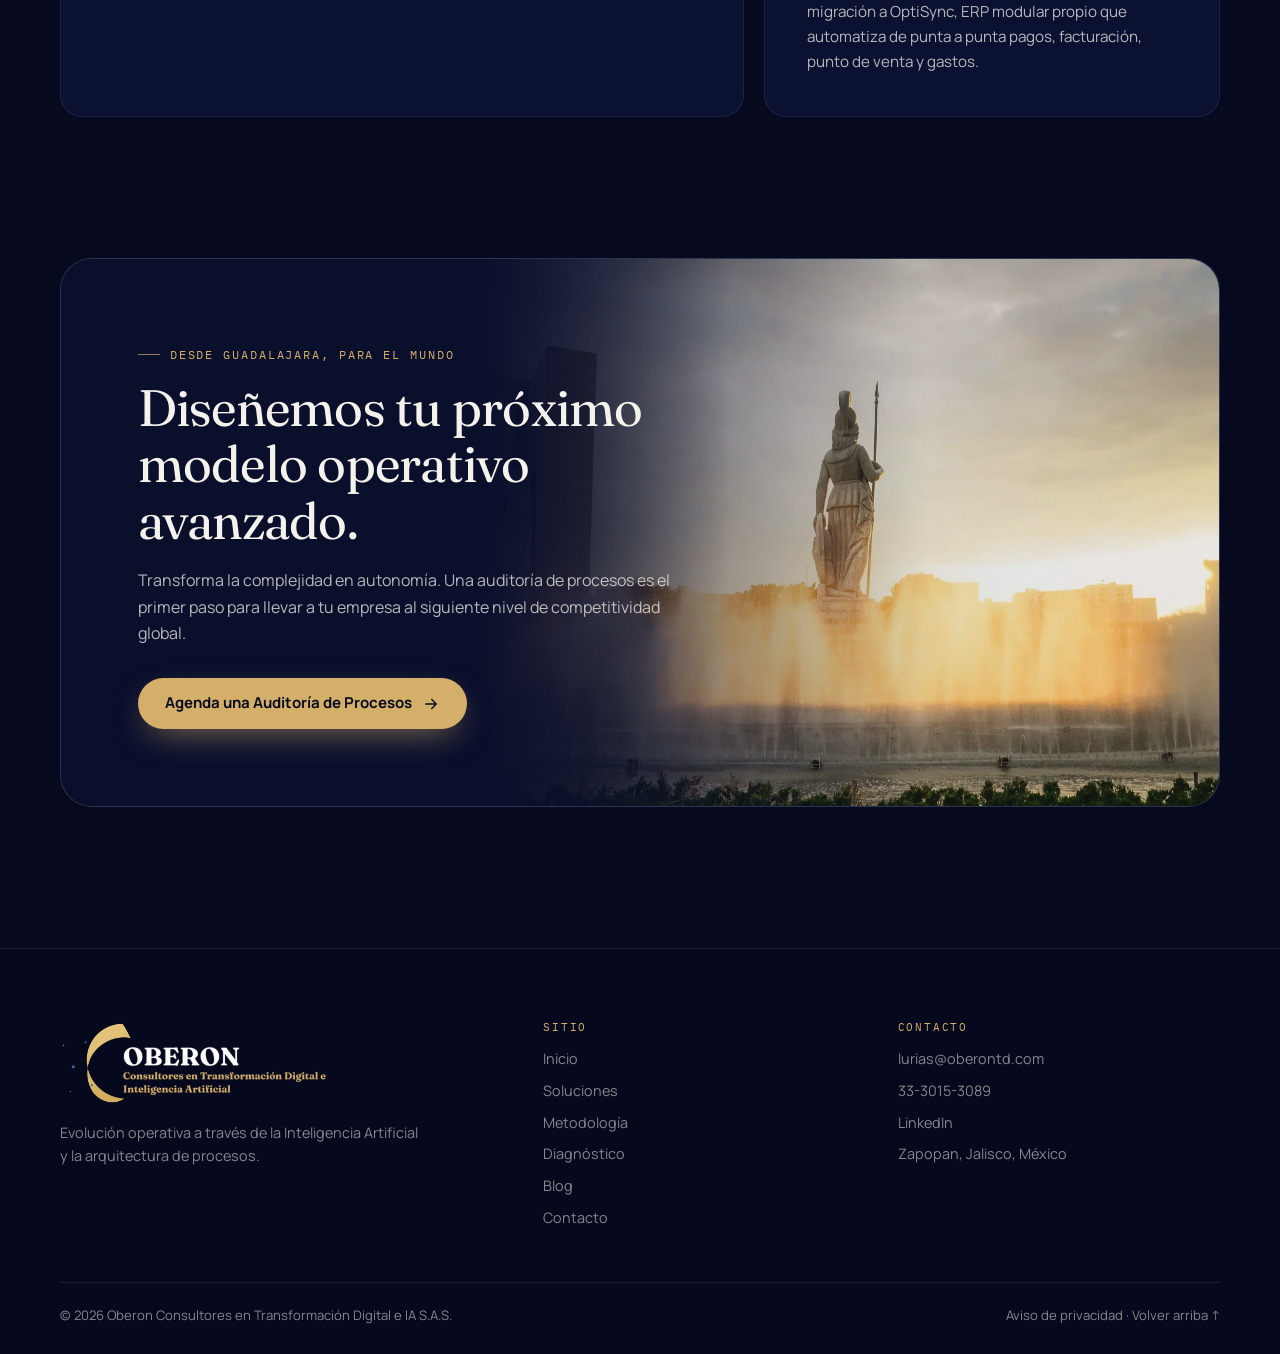
==== commit 2c30cd18: "Add files via upload" ====
--- a/index.html
+++ b/index.html
@@ -166,6 +166,7 @@
       <a href="/soluciones">Soluciones</a>
       <a href="/#metodo">Metodología</a>
       <a href="/diagnostico">Diagnóstico</a>
+      <a href="/blog">Blog</a>
       <a href="/contacto">Contacto</a>
     </nav>
     <a class="btn btn-primary nav-cta" href="https://outlook.office.com/book/OberonConsultoresenTransformacinDigital1@oberontd.com/?ismsaljsauthenabled" target="_blank" rel="noopener">Agenda una auditoría</a>
@@ -177,7 +178,8 @@
   <a class="m-link" href="/soluciones">Soluciones<span>02</span></a>
   <a class="m-link" href="/#metodo">Metodología<span>03</span></a>
   <a class="m-link" href="/diagnostico">Diagnóstico<span>04</span></a>
-  <a class="m-link" href="/contacto">Contacto<span>05</span></a>
+  <a class="m-link" href="/blog">Blog<span>05</span></a>
+  <a class="m-link" href="/contacto">Contacto<span>06</span></a>
   <a class="btn btn-primary" href="https://outlook.office.com/book/OberonConsultoresenTransformacinDigital1@oberontd.com/?ismsaljsauthenabled" target="_blank" rel="noopener">Agenda una Auditoría de Procesos</a>
 </div>
 
@@ -374,7 +376,7 @@
       </div>
       <div>
         <h4>Sitio</h4>
-        <ul><li><a href="/">Inicio</a></li><li><a href="/soluciones">Soluciones</a></li><li><a href="/#metodo">Metodología</a></li><li><a href="/diagnostico">Diagnóstico</a></li><li><a href="/contacto">Contacto</a></li></ul>
+        <ul><li><a href="/">Inicio</a></li><li><a href="/soluciones">Soluciones</a></li><li><a href="/#metodo">Metodología</a></li><li><a href="/diagnostico">Diagnóstico</a></li><li><a href="/blog">Blog</a></li><li><a href="/contacto">Contacto</a></li></ul>
       </div>
       <div>
         <h4>Contacto</h4>
--- a/assets/oberon.css
+++ b/assets/oberon.css
@@ -408,6 +408,12 @@
 }
 
 /* ---------- responsive ---------- */
+/* Con 5 opciones en el menú, el botón de agenda ya no cabe en una línea abajo de ~1180px: ahí pasa a la hamburguesa */
+.nav-links a,.nav-cta{white-space:nowrap;}
+@media (max-width:1180px){
+  .nav-links,.nav .nav-cta{display:none;}
+  .burger{display:block;}
+}
 @media (max-width:1060px){
   .nav-links,.nav .nav-cta{display:none;}
   .burger{display:block;}
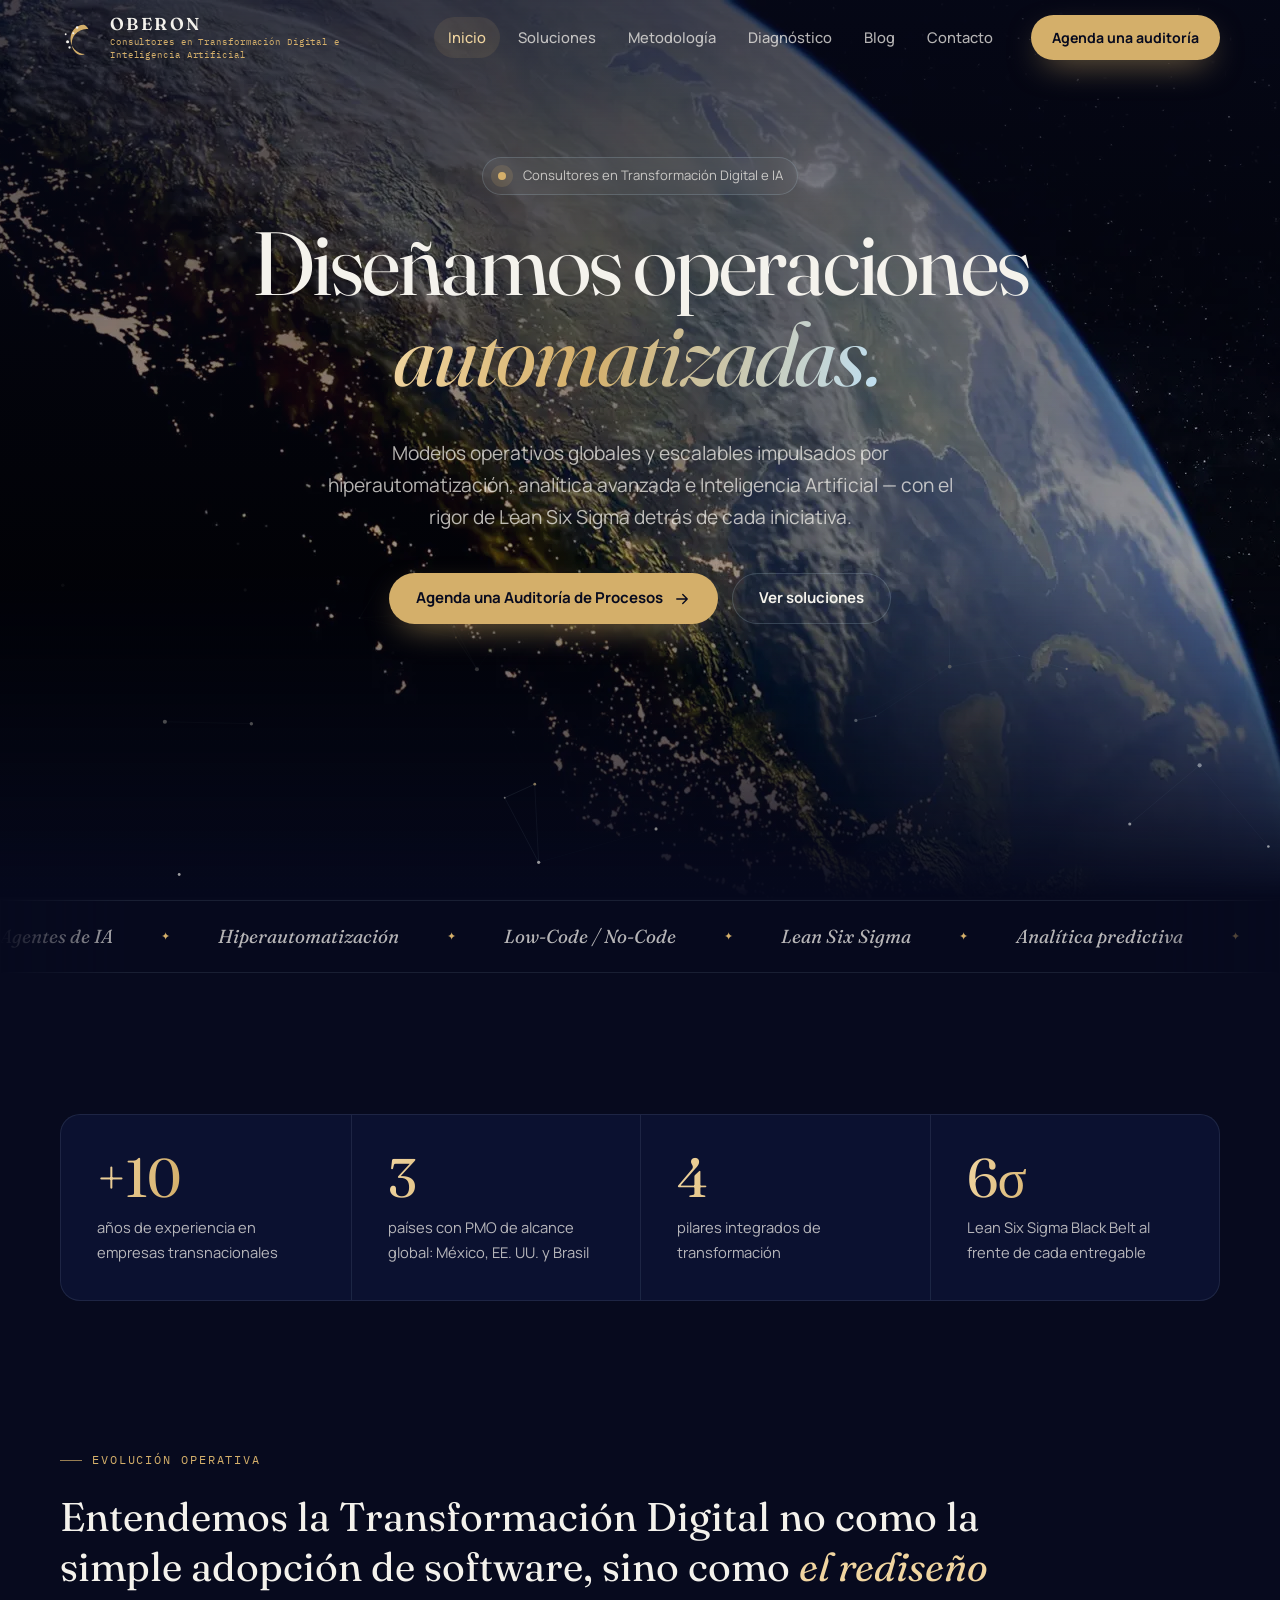
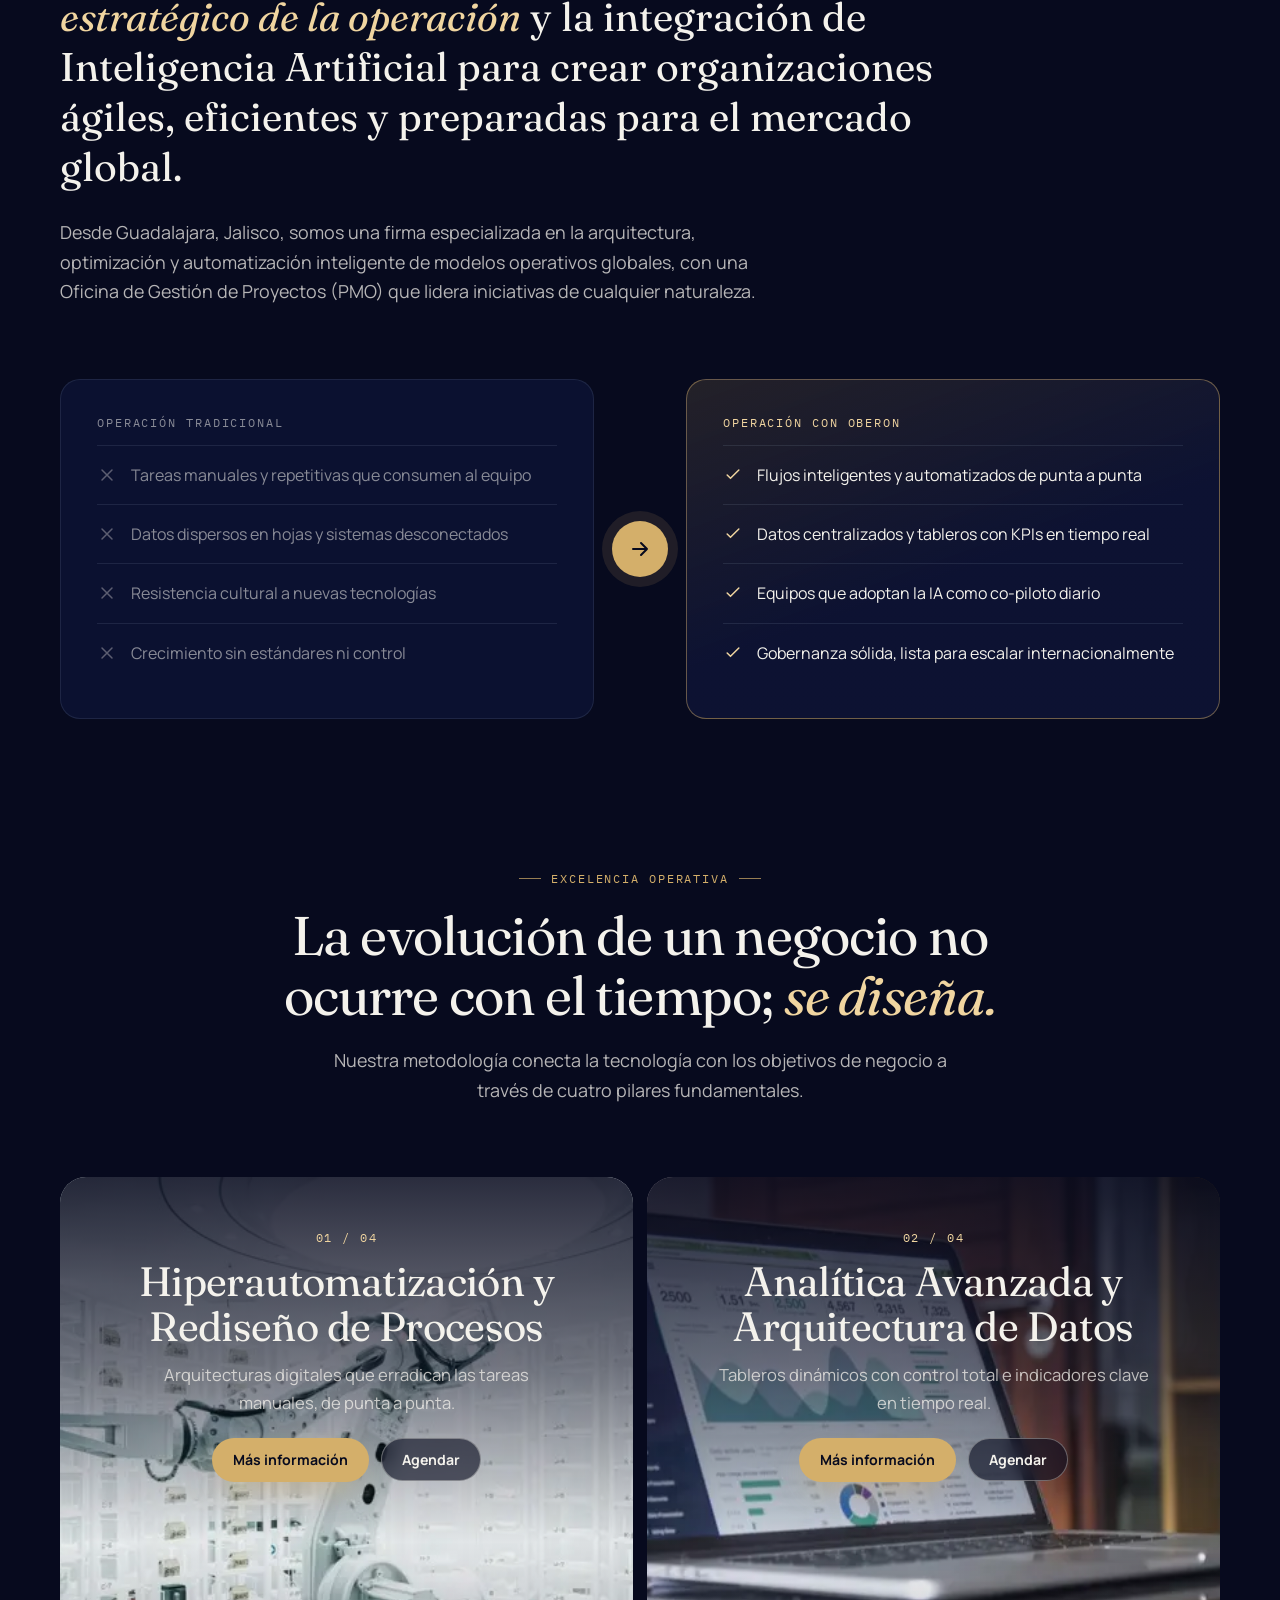
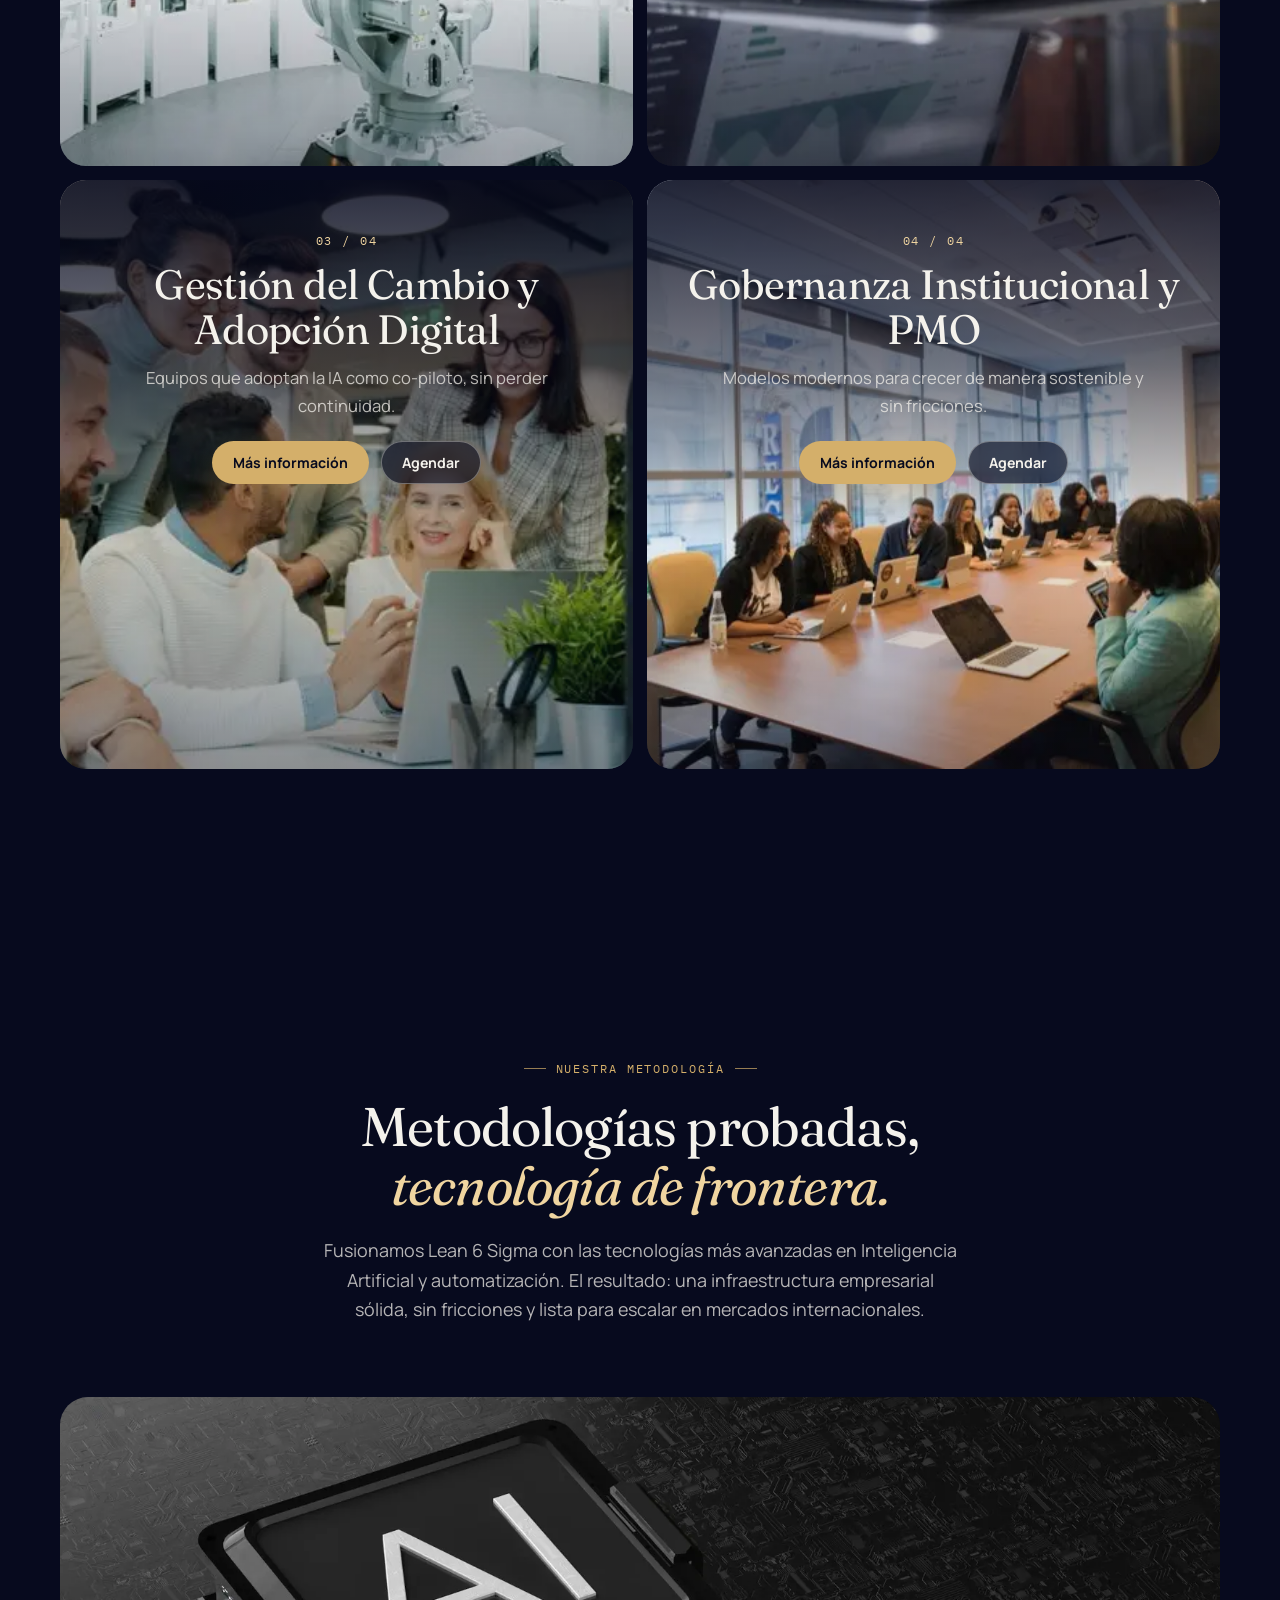
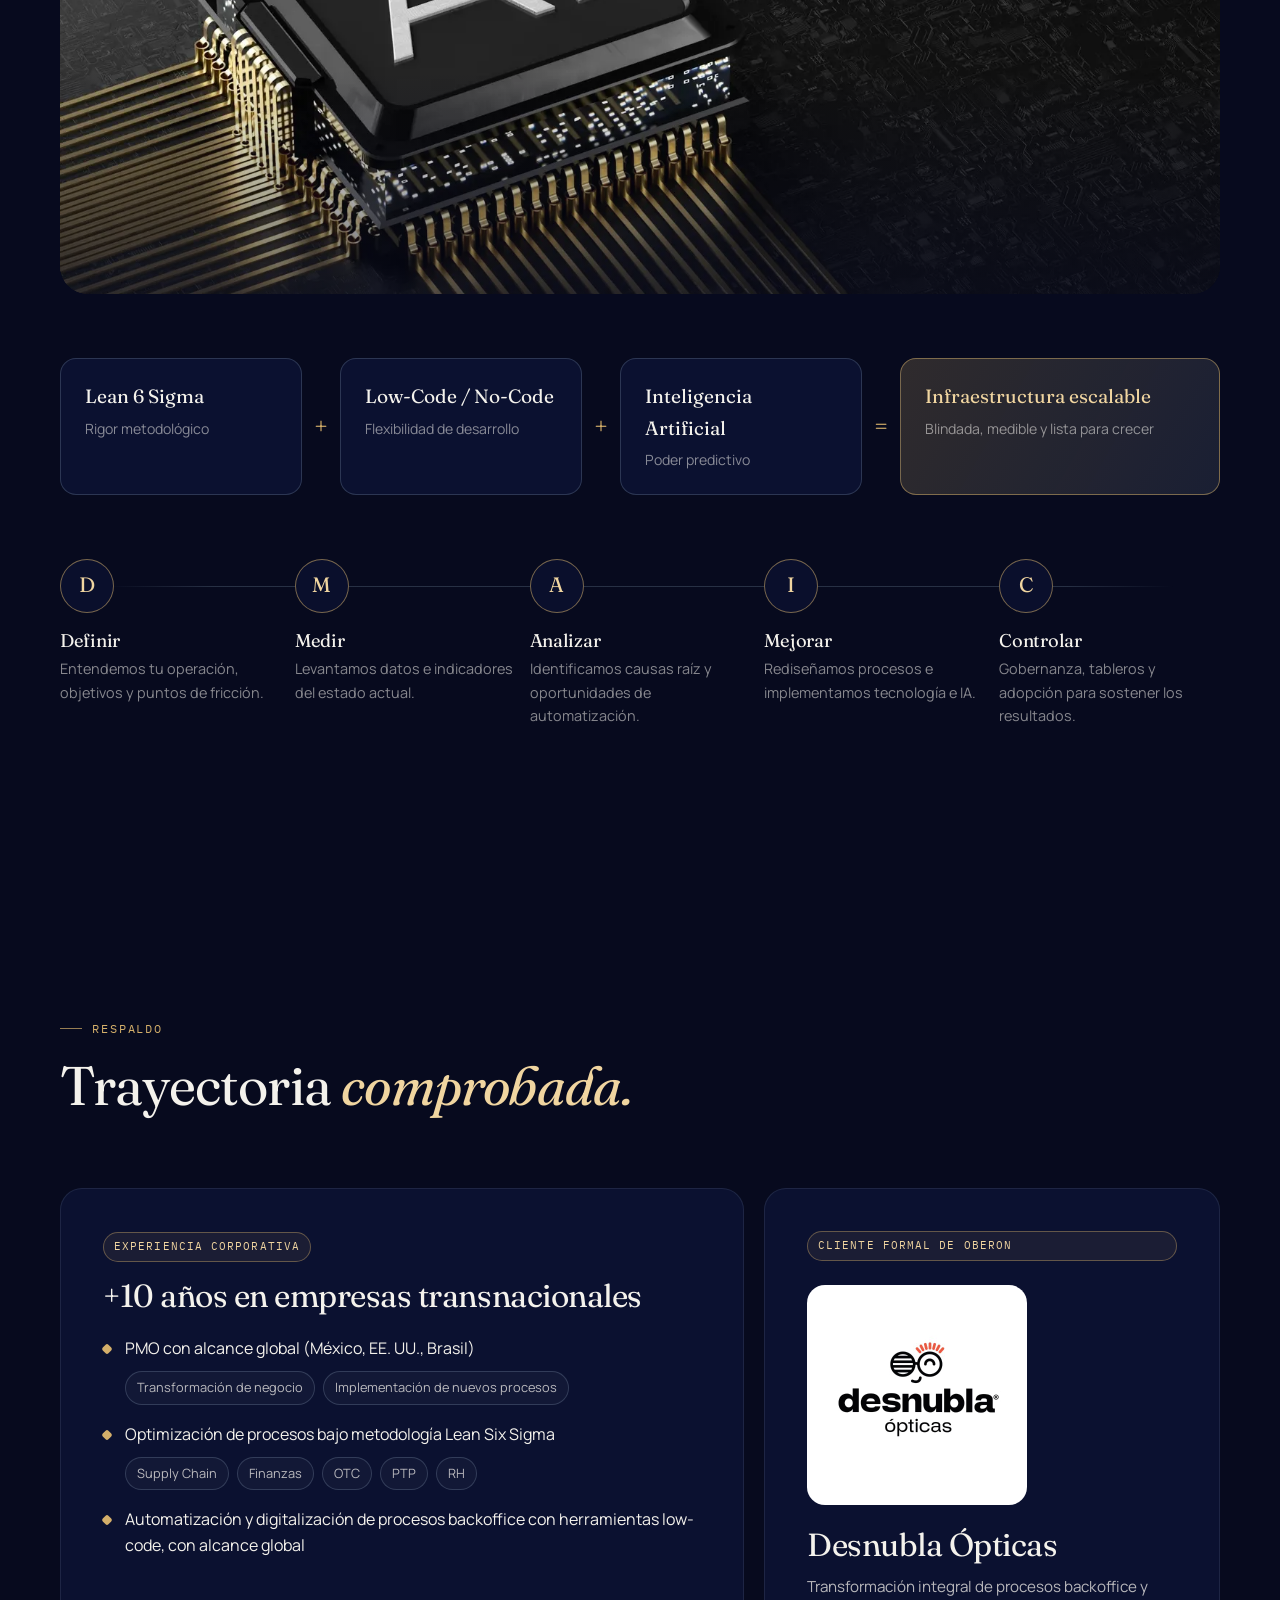
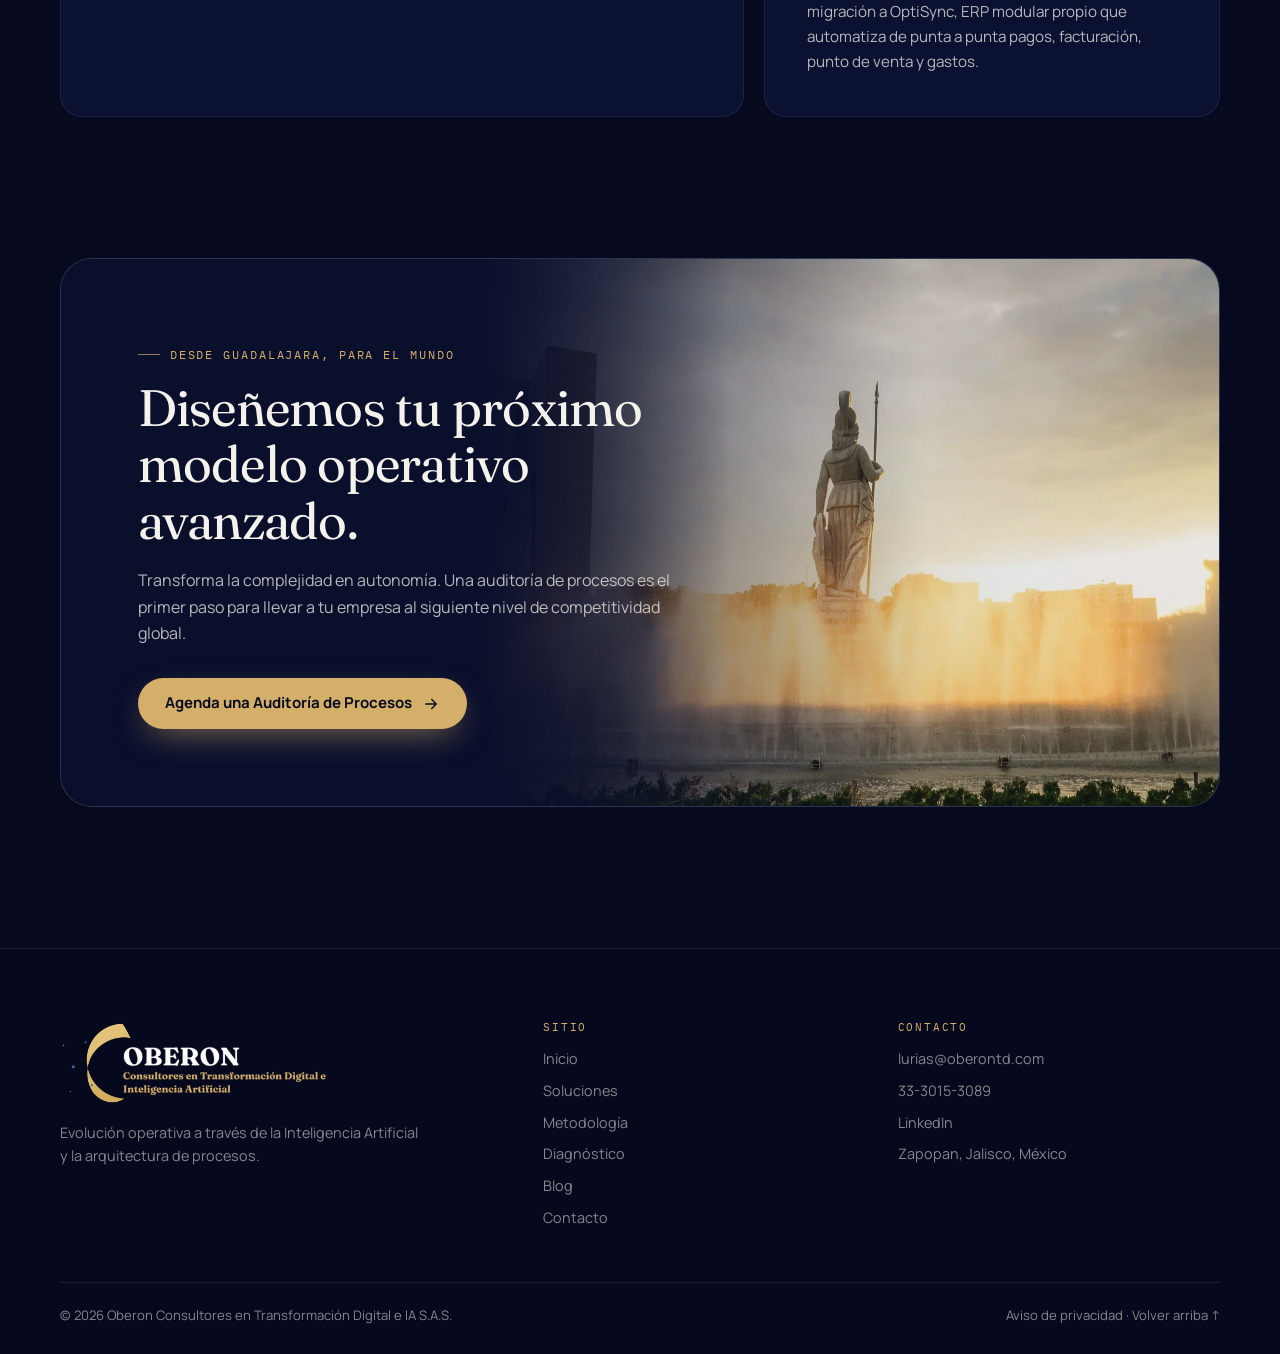
==== commit 69bd5069: "Add files via upload" ====
--- a/index.html
+++ b/index.html
@@ -166,7 +166,7 @@
       <a href="/soluciones">Soluciones</a>
       <a href="/#metodo">Metodología</a>
       <a href="/diagnostico">Diagnóstico</a>
-      <a href="/blog">Blog</a>
+      <a href="/blog/">Blog</a>
       <a href="/contacto">Contacto</a>
     </nav>
     <a class="btn btn-primary nav-cta" href="https://outlook.office.com/book/OberonConsultoresenTransformacinDigital1@oberontd.com/?ismsaljsauthenabled" target="_blank" rel="noopener">Agenda una auditoría</a>
@@ -178,7 +178,7 @@
   <a class="m-link" href="/soluciones">Soluciones<span>02</span></a>
   <a class="m-link" href="/#metodo">Metodología<span>03</span></a>
   <a class="m-link" href="/diagnostico">Diagnóstico<span>04</span></a>
-  <a class="m-link" href="/blog">Blog<span>05</span></a>
+  <a class="m-link" href="/blog/">Blog<span>05</span></a>
   <a class="m-link" href="/contacto">Contacto<span>06</span></a>
   <a class="btn btn-primary" href="https://outlook.office.com/book/OberonConsultoresenTransformacinDigital1@oberontd.com/?ismsaljsauthenabled" target="_blank" rel="noopener">Agenda una Auditoría de Procesos</a>
 </div>
@@ -376,7 +376,7 @@
       </div>
       <div>
         <h4>Sitio</h4>
-        <ul><li><a href="/">Inicio</a></li><li><a href="/soluciones">Soluciones</a></li><li><a href="/#metodo">Metodología</a></li><li><a href="/diagnostico">Diagnóstico</a></li><li><a href="/blog">Blog</a></li><li><a href="/contacto">Contacto</a></li></ul>
+        <ul><li><a href="/">Inicio</a></li><li><a href="/soluciones">Soluciones</a></li><li><a href="/#metodo">Metodología</a></li><li><a href="/diagnostico">Diagnóstico</a></li><li><a href="/blog/">Blog</a></li><li><a href="/contacto">Contacto</a></li></ul>
       </div>
       <div>
         <h4>Contacto</h4>
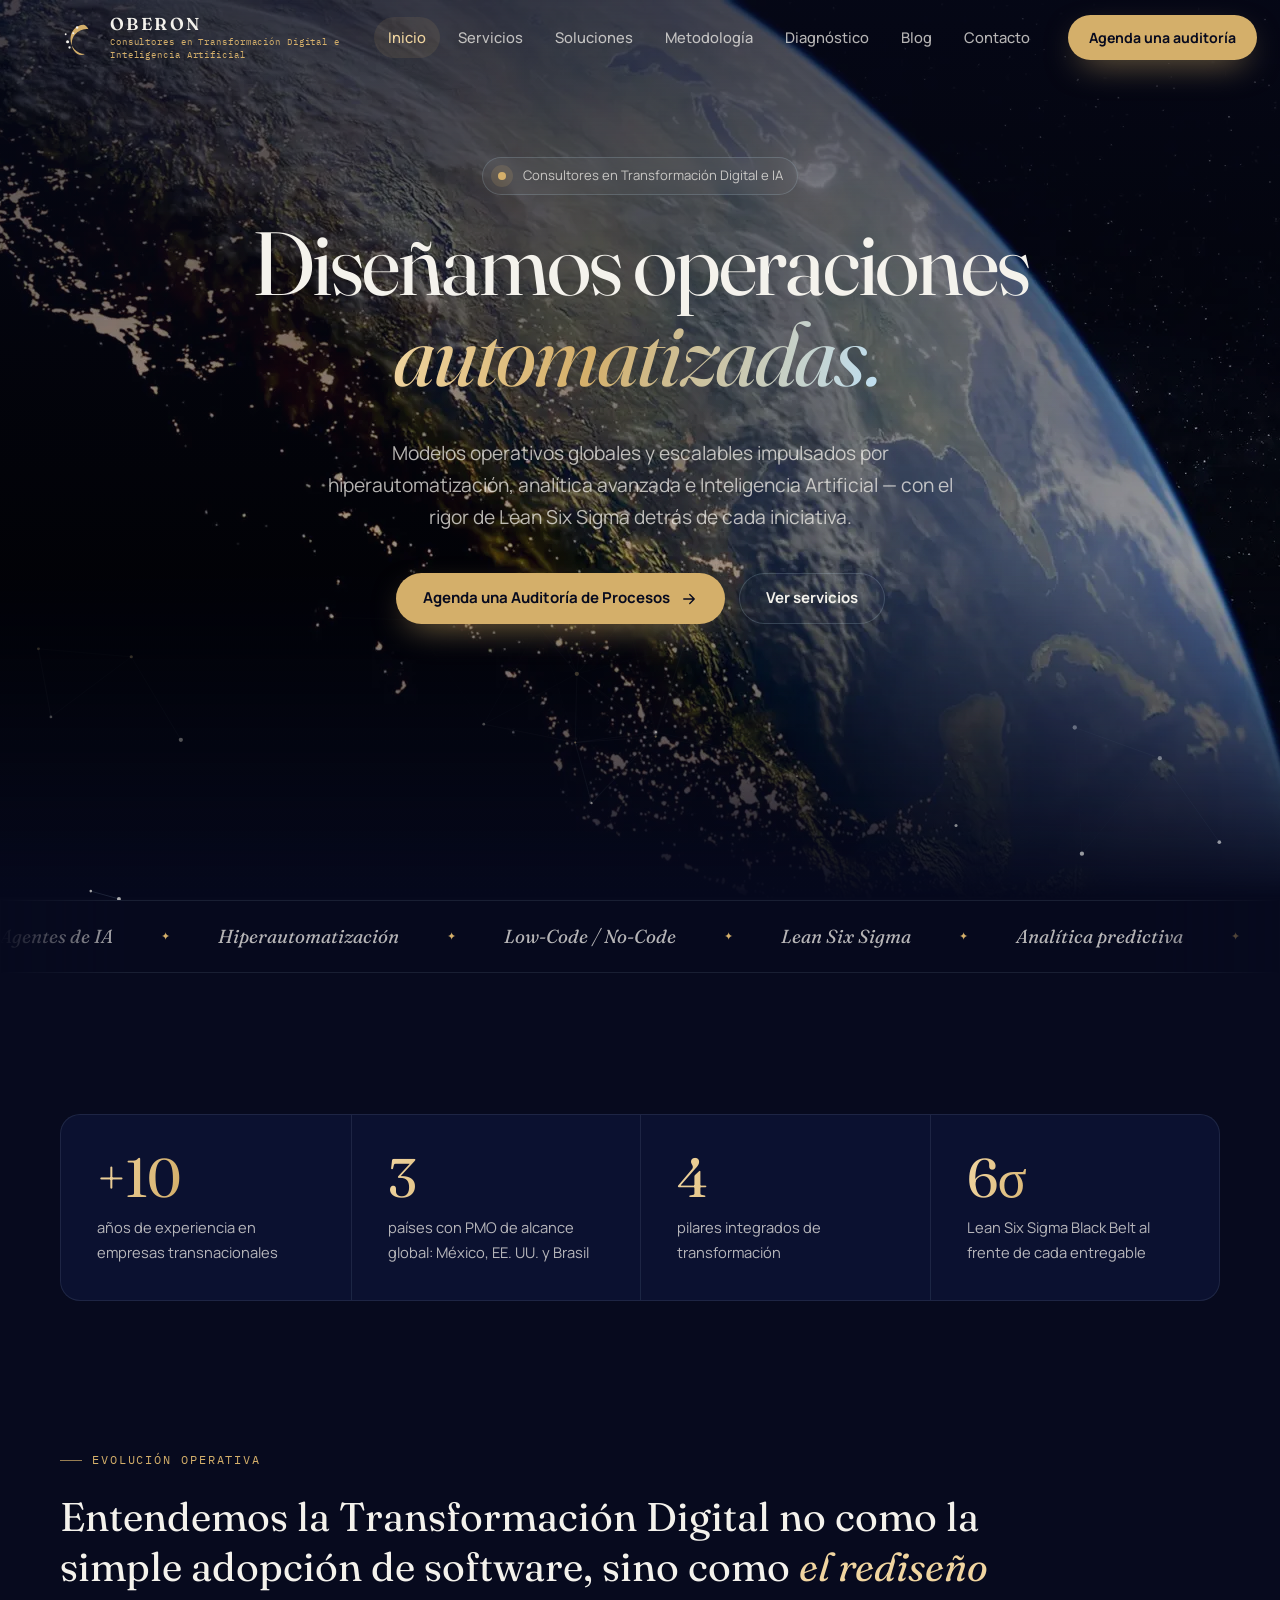
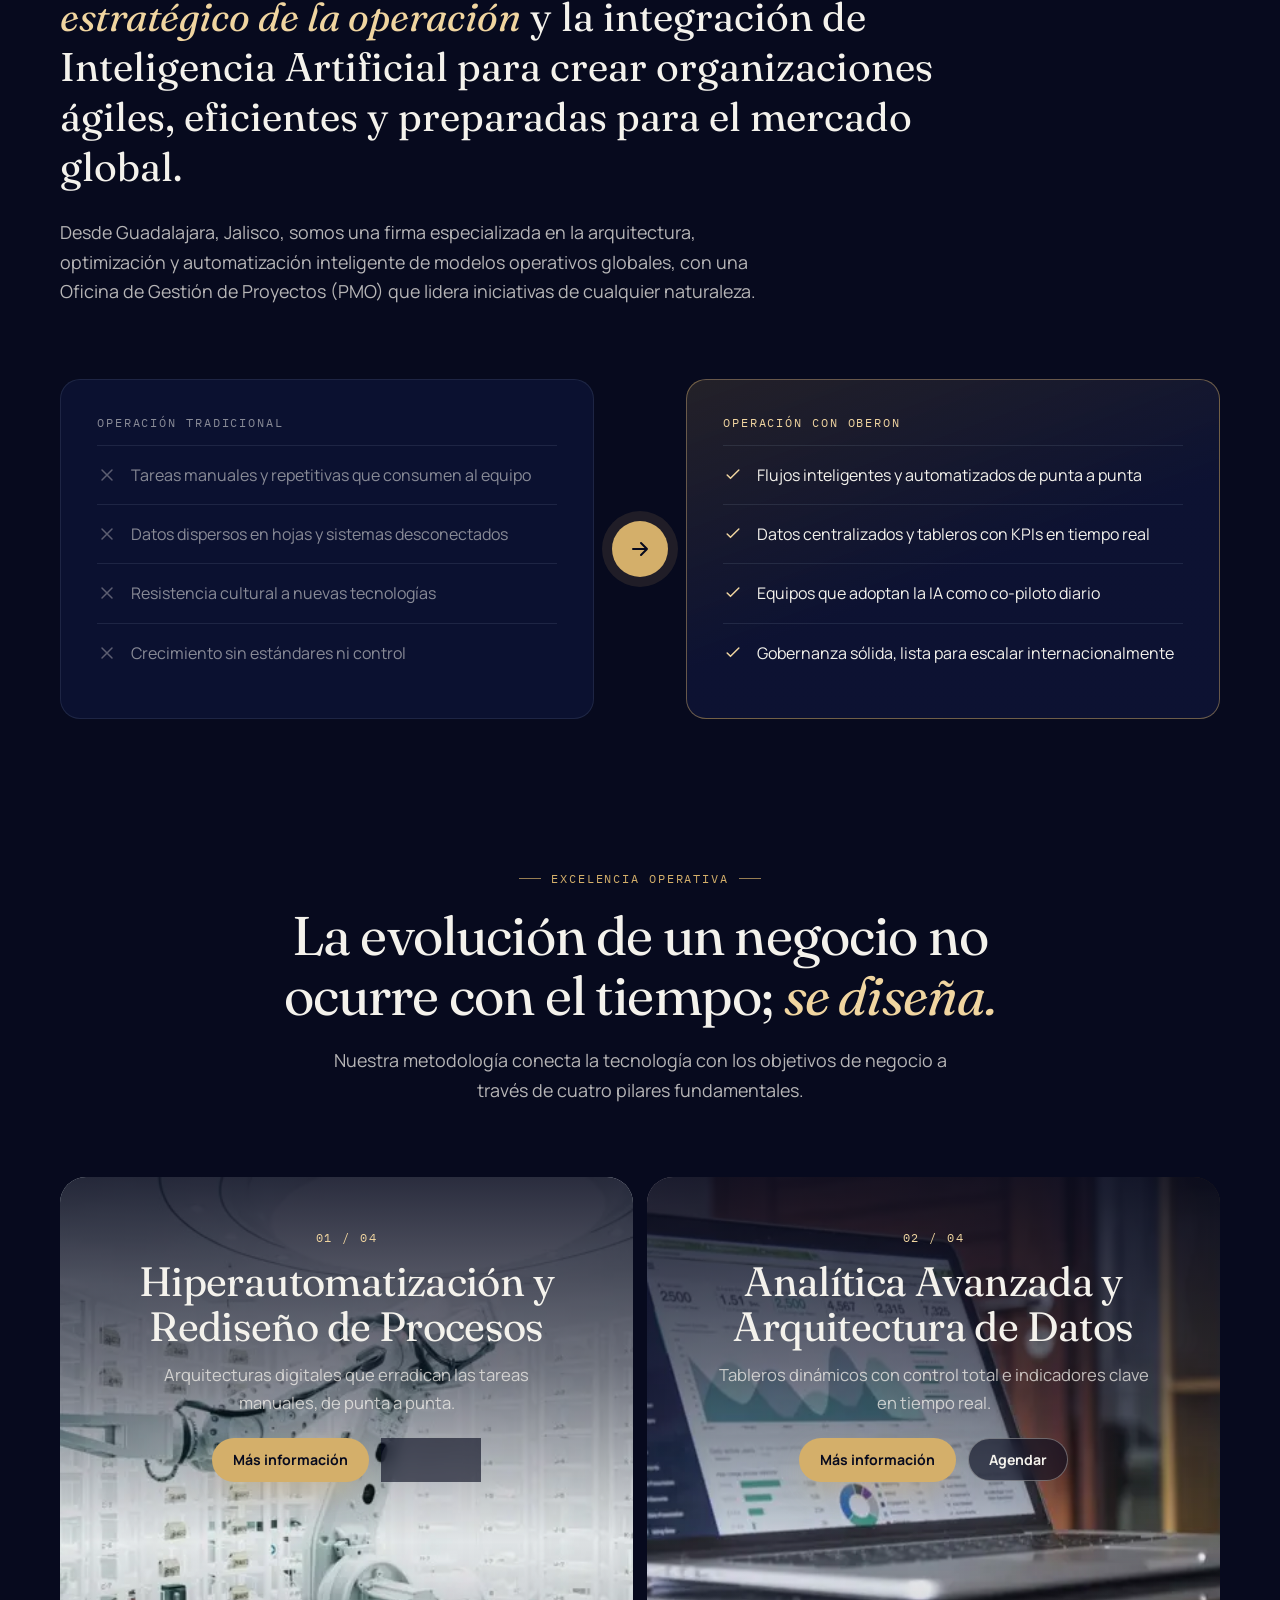
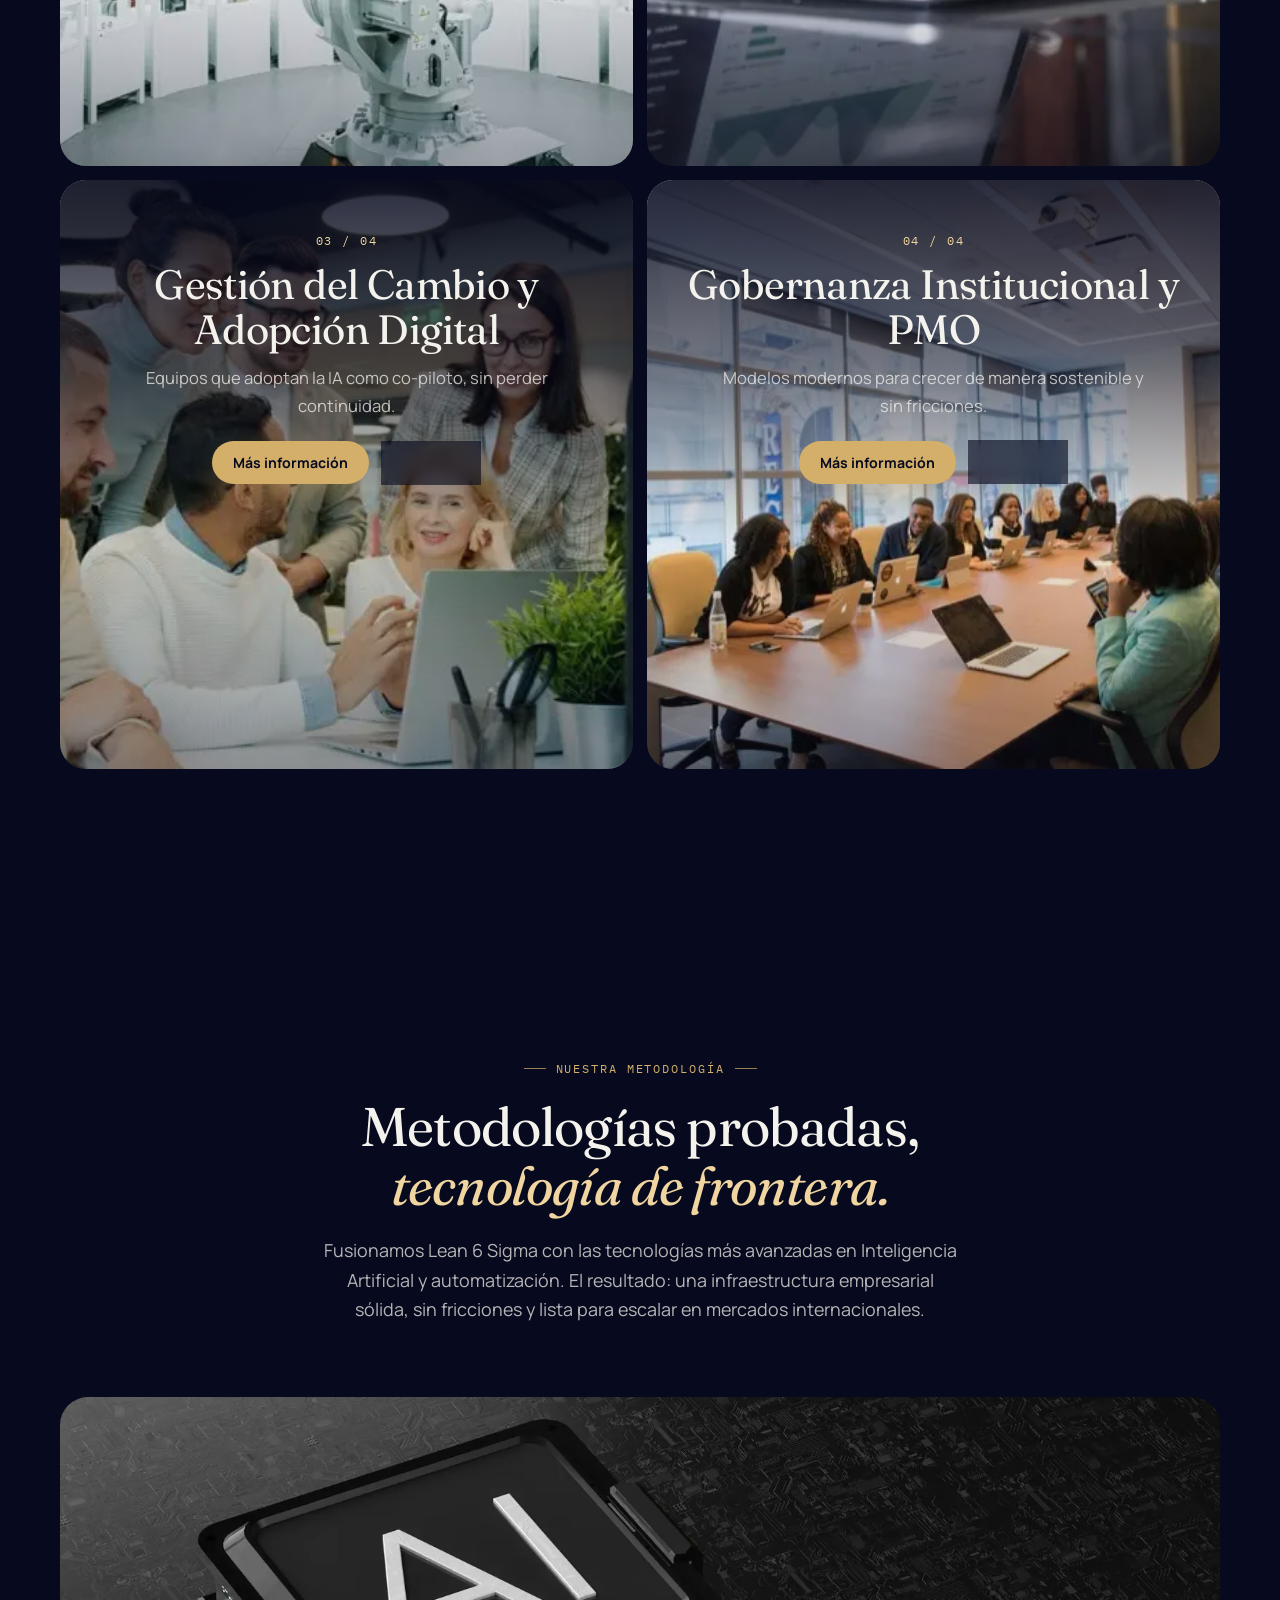
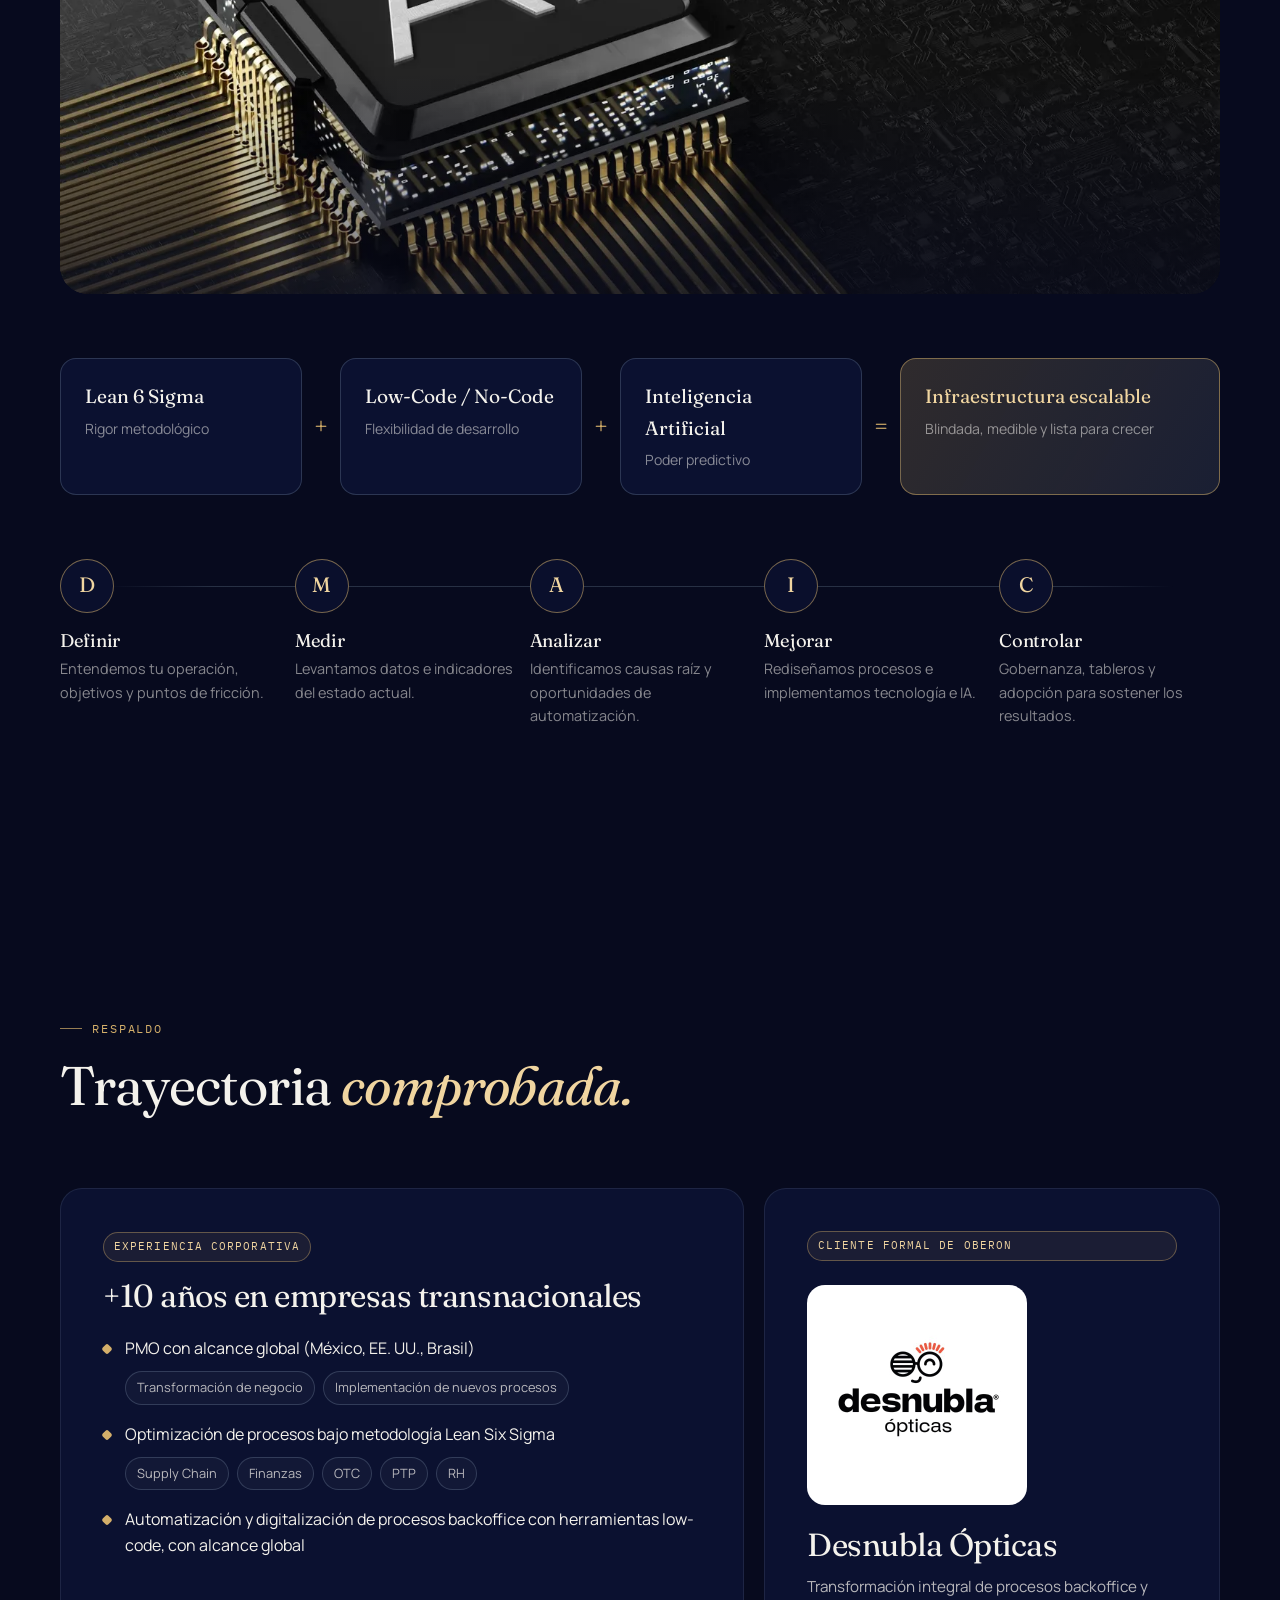
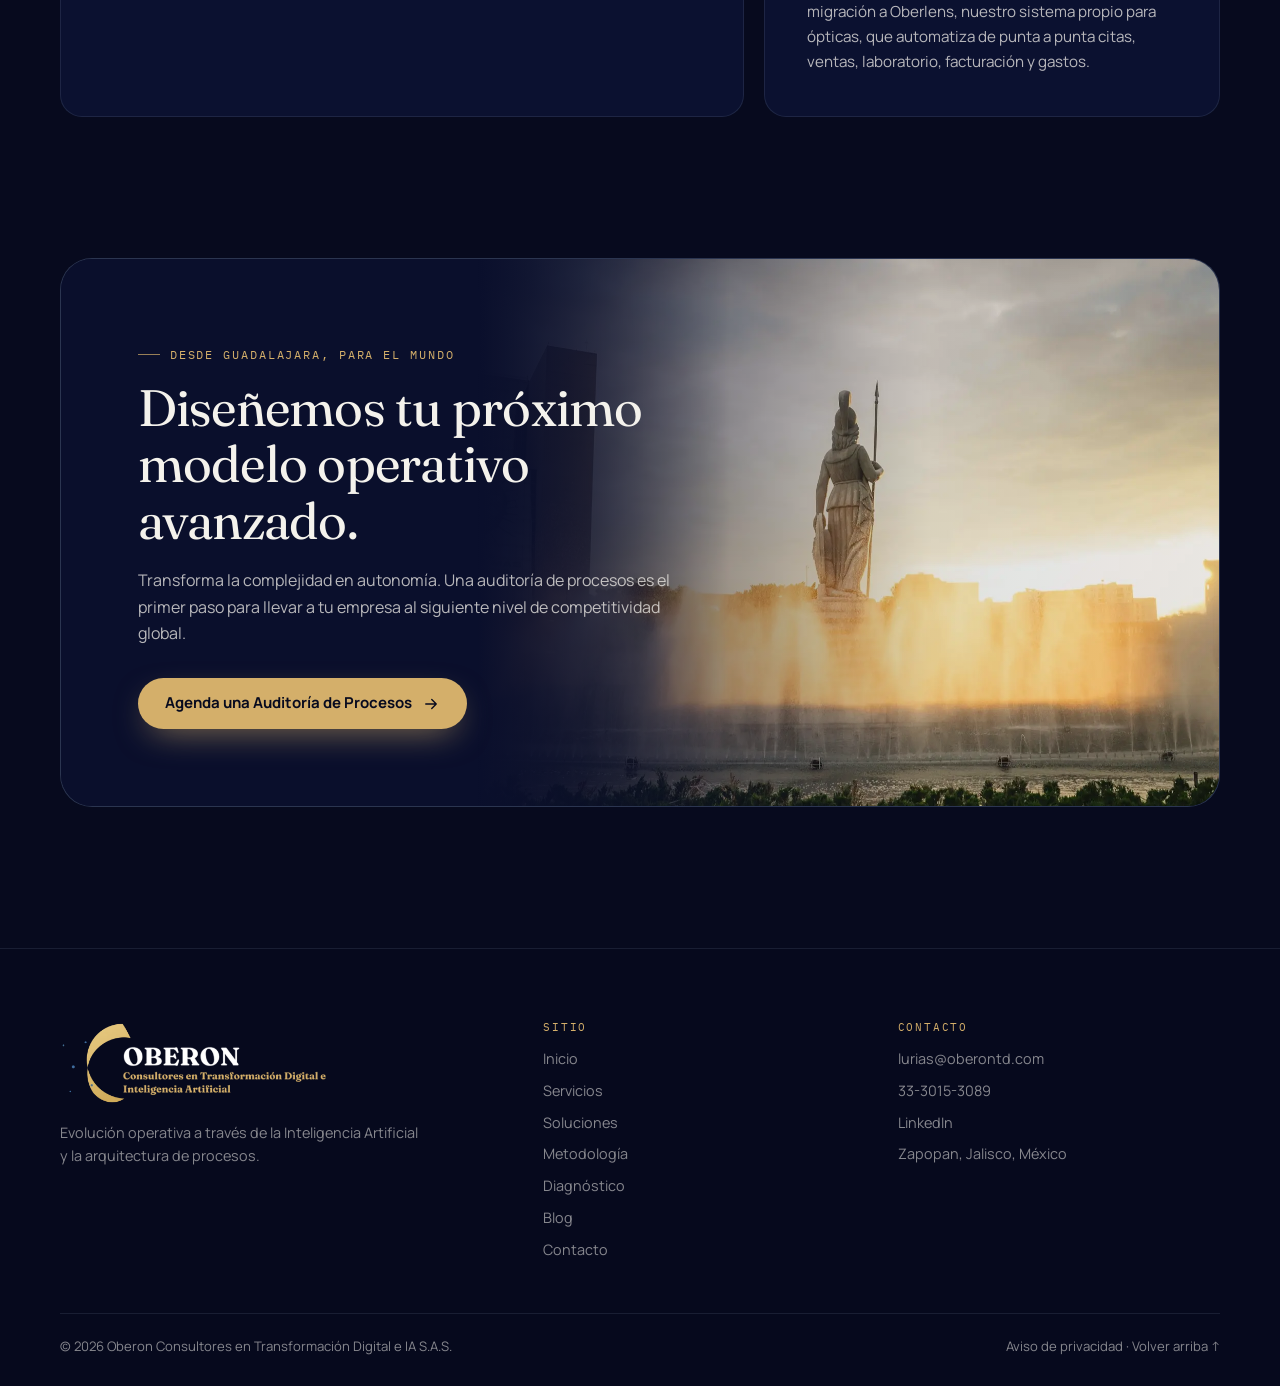
==== commit 7ed33735: "Add files via upload" ====
--- a/index.html
+++ b/index.html
@@ -84,14 +84,14 @@
    ],
    "hasOfferCatalog": {
     "@type": "OfferCatalog",
-    "name": "Soluciones",
+    "name": "Servicios",
     "itemListElement": [
      {
       "@type": "Offer",
       "itemOffered": {
        "@type": "Service",
        "name": "Hiperautomatización y Rediseño de Procesos",
-       "url": "https://www.oberontd.com/soluciones#automatizacion"
+       "url": "https://www.oberontd.com/servicios#automatizacion"
       }
      },
      {
@@ -99,7 +99,7 @@
       "itemOffered": {
        "@type": "Service",
        "name": "Analítica Avanzada y Arquitectura de Datos",
-       "url": "https://www.oberontd.com/soluciones#datos"
+       "url": "https://www.oberontd.com/servicios#datos"
       }
      },
      {
@@ -107,7 +107,7 @@
       "itemOffered": {
        "@type": "Service",
        "name": "Gestión del Cambio y Adopción Digital",
-       "url": "https://www.oberontd.com/soluciones#adopcion"
+       "url": "https://www.oberontd.com/servicios#adopcion"
       }
      },
      {
@@ -115,7 +115,7 @@
       "itemOffered": {
        "@type": "Service",
        "name": "Gobernanza Institucional y PMO",
-       "url": "https://www.oberontd.com/soluciones#gobernanza"
+       "url": "https://www.oberontd.com/servicios#gobernanza"
       }
      }
     ]
@@ -163,6 +163,7 @@
     </a>
     <nav class="nav-links" aria-label="Principal">
       <a href="/" aria-current="page">Inicio</a>
+      <a href="/servicios">Servicios</a>
       <a href="/soluciones">Soluciones</a>
       <a href="/#metodo">Metodología</a>
       <a href="/diagnostico">Diagnóstico</a>
@@ -175,11 +176,12 @@
 </header>
 <div class="m-panel" id="mPanel" aria-hidden="true">
   <a class="m-link" href="/" aria-current="page">Inicio<span>01</span></a>
-  <a class="m-link" href="/soluciones">Soluciones<span>02</span></a>
-  <a class="m-link" href="/#metodo">Metodología<span>03</span></a>
-  <a class="m-link" href="/diagnostico">Diagnóstico<span>04</span></a>
-  <a class="m-link" href="/blog/">Blog<span>05</span></a>
-  <a class="m-link" href="/contacto">Contacto<span>06</span></a>
+  <a class="m-link" href="/servicios">Servicios<span>02</span></a>
+  <a class="m-link" href="/soluciones">Soluciones<span>03</span></a>
+  <a class="m-link" href="/#metodo">Metodología<span>04</span></a>
+  <a class="m-link" href="/diagnostico">Diagnóstico<span>05</span></a>
+  <a class="m-link" href="/blog/">Blog<span>06</span></a>
+  <a class="m-link" href="/contacto">Contacto<span>07</span></a>
   <a class="btn btn-primary" href="https://outlook.office.com/book/OberonConsultoresenTransformacinDigital1@oberontd.com/?ismsaljsauthenabled" target="_blank" rel="noopener">Agenda una Auditoría de Procesos</a>
 </div>
 
@@ -197,7 +199,7 @@
     <p class="hero-sub reveal" data-delay="2">Modelos operativos globales y escalables impulsados por hiperautomatización, analítica avanzada e Inteligencia Artificial — con el rigor de Lean Six Sigma detrás de cada iniciativa.</p>
     <div class="hero-actions reveal" data-delay="3">
       <a class="btn btn-primary" href="https://outlook.office.com/book/OberonConsultoresenTransformacinDigital1@oberontd.com/?ismsaljsauthenabled" target="_blank" rel="noopener">Agenda una Auditoría de Procesos <svg viewBox="0 0 24 24" fill="none" stroke="currentColor" stroke-width="1.8" stroke-linecap="round" stroke-linejoin="round" aria-hidden="true"><path d="M5 12h14M13 6l6 6-6 6"/></svg></a>
-      <a class="btn btn-ghost" href="/soluciones">Ver soluciones</a>
+      <a class="btn btn-ghost" href="/servicios">Ver servicios</a>
     </div>
   </div>
 </section>
@@ -267,28 +269,28 @@
         <span class="n">01 / 04</span>
         <h3>Hiperautomatización y Rediseño de Procesos</h3>
         <p>Arquitecturas digitales que erradican las tareas manuales, de punta a punta.</p>
-        <div class="links"><a class="btn btn-primary" href="/soluciones#automatizacion">Más información</a><a class="btn btn-ghost" href="https://outlook.office.com/book/OberonConsultoresenTransformacinDigital1@oberontd.com/?ismsaljsauthenabled" target="_blank" rel="noopener">Agendar</a></div>
+        <div class="links"><a class="btn btn-primary" href="/servicios#automatizacion">Más información</a><a class="btn btn-ghost" href="https://outlook.office.com/book/OberonConsultoresenTransformacinDigital1@oberontd.com/?ismsaljsauthenabled" target="_blank" rel="noopener">Agendar</a></div>
       </article>
       <article class="tile reveal" data-delay="1">
         <img src="img/foto/datos-1600.webp" srcset="img/foto/datos-640.webp 640w, img/foto/datos-1024.webp 1024w, img/foto/datos-1600.webp 1600w, img/foto/datos-2200.webp 2200w" sizes="(max-width: 900px) 100vw, 50vw" alt="Laptop mostrando un tablero de analítica de datos" loading="lazy" decoding="async">
         <span class="n">02 / 04</span>
         <h3>Analítica Avanzada y Arquitectura de Datos</h3>
         <p>Tableros dinámicos con control total e indicadores clave en tiempo real.</p>
-        <div class="links"><a class="btn btn-primary" href="/soluciones#datos">Más información</a><a class="btn btn-ghost" href="https://outlook.office.com/book/OberonConsultoresenTransformacinDigital1@oberontd.com/?ismsaljsauthenabled" target="_blank" rel="noopener">Agendar</a></div>
+        <div class="links"><a class="btn btn-primary" href="/servicios#datos">Más información</a><a class="btn btn-ghost" href="https://outlook.office.com/book/OberonConsultoresenTransformacinDigital1@oberontd.com/?ismsaljsauthenabled" target="_blank" rel="noopener">Agendar</a></div>
       </article>
       <article class="tile reveal">
         <img src="img/foto/equipo-1600.webp" srcset="img/foto/equipo-640.webp 640w, img/foto/equipo-1024.webp 1024w, img/foto/equipo-1600.webp 1600w, img/foto/equipo-2200.webp 2200w" sizes="(max-width: 900px) 100vw, 50vw" alt="Equipo colaborando alrededor de una laptop en una oficina moderna" loading="lazy" decoding="async">
         <span class="n">03 / 04</span>
         <h3>Gestión del Cambio y Adopción Digital</h3>
         <p>Equipos que adoptan la IA como co-piloto, sin perder continuidad.</p>
-        <div class="links"><a class="btn btn-primary" href="/soluciones#adopcion">Más información</a><a class="btn btn-ghost" href="https://outlook.office.com/book/OberonConsultoresenTransformacinDigital1@oberontd.com/?ismsaljsauthenabled" target="_blank" rel="noopener">Agendar</a></div>
+        <div class="links"><a class="btn btn-primary" href="/servicios#adopcion">Más información</a><a class="btn btn-ghost" href="https://outlook.office.com/book/OberonConsultoresenTransformacinDigital1@oberontd.com/?ismsaljsauthenabled" target="_blank" rel="noopener">Agendar</a></div>
       </article>
       <article class="tile reveal" data-delay="1">
         <img src="img/foto/juntas-1600.webp" srcset="img/foto/juntas-640.webp 640w, img/foto/juntas-1024.webp 1024w, img/foto/juntas-1600.webp 1600w, img/foto/juntas-2200.webp 2200w" sizes="(max-width: 900px) 100vw, 50vw" alt="Sala de juntas corporativa con equipo directivo en sesión" loading="lazy" decoding="async">
         <span class="n">04 / 04</span>
         <h3>Gobernanza Institucional y PMO</h3>
         <p>Modelos modernos para crecer de manera sostenible y sin fricciones.</p>
-        <div class="links"><a class="btn btn-primary" href="/soluciones#gobernanza">Más información</a><a class="btn btn-ghost" href="https://outlook.office.com/book/OberonConsultoresenTransformacinDigital1@oberontd.com/?ismsaljsauthenabled" target="_blank" rel="noopener">Agendar</a></div>
+        <div class="links"><a class="btn btn-primary" href="/servicios#gobernanza">Más información</a><a class="btn btn-ghost" href="https://outlook.office.com/book/OberonConsultoresenTransformacinDigital1@oberontd.com/?ismsaljsauthenabled" target="_blank" rel="noopener">Agendar</a></div>
       </article>
     </div>
   </div>
@@ -343,7 +345,7 @@
         <span class="badge">Cliente formal de Oberon</span>
         <img class="client-logo" src="img/desnubla.jpg" alt="Desnubla Ópticas" width="400" height="400" loading="lazy" decoding="async">
         <h3>Desnubla Ópticas</h3>
-        <p style="margin-top:12px">Transformación integral de procesos backoffice y migración a OptiSync, ERP modular propio que automatiza de punta a punta pagos, facturación, punto de venta y gastos.</p>
+        <p style="margin-top:12px">Transformación integral de procesos backoffice y migración a <a href="/soluciones">Oberlens</a>, nuestro sistema propio para ópticas, que automatiza de punta a punta citas, ventas, laboratorio, facturación y gastos.</p>
       </article>
     </div>
   </div>
@@ -376,7 +378,7 @@
       </div>
       <div>
         <h4>Sitio</h4>
-        <ul><li><a href="/">Inicio</a></li><li><a href="/soluciones">Soluciones</a></li><li><a href="/#metodo">Metodología</a></li><li><a href="/diagnostico">Diagnóstico</a></li><li><a href="/blog/">Blog</a></li><li><a href="/contacto">Contacto</a></li></ul>
+        <ul><li><a href="/">Inicio</a></li><li><a href="/servicios">Servicios</a></li><li><a href="/soluciones">Soluciones</a></li><li><a href="/#metodo">Metodología</a></li><li><a href="/diagnostico">Diagnóstico</a></li><li><a href="/blog/">Blog</a></li><li><a href="/contacto">Contacto</a></li></ul>
       </div>
       <div>
         <h4>Contacto</h4>
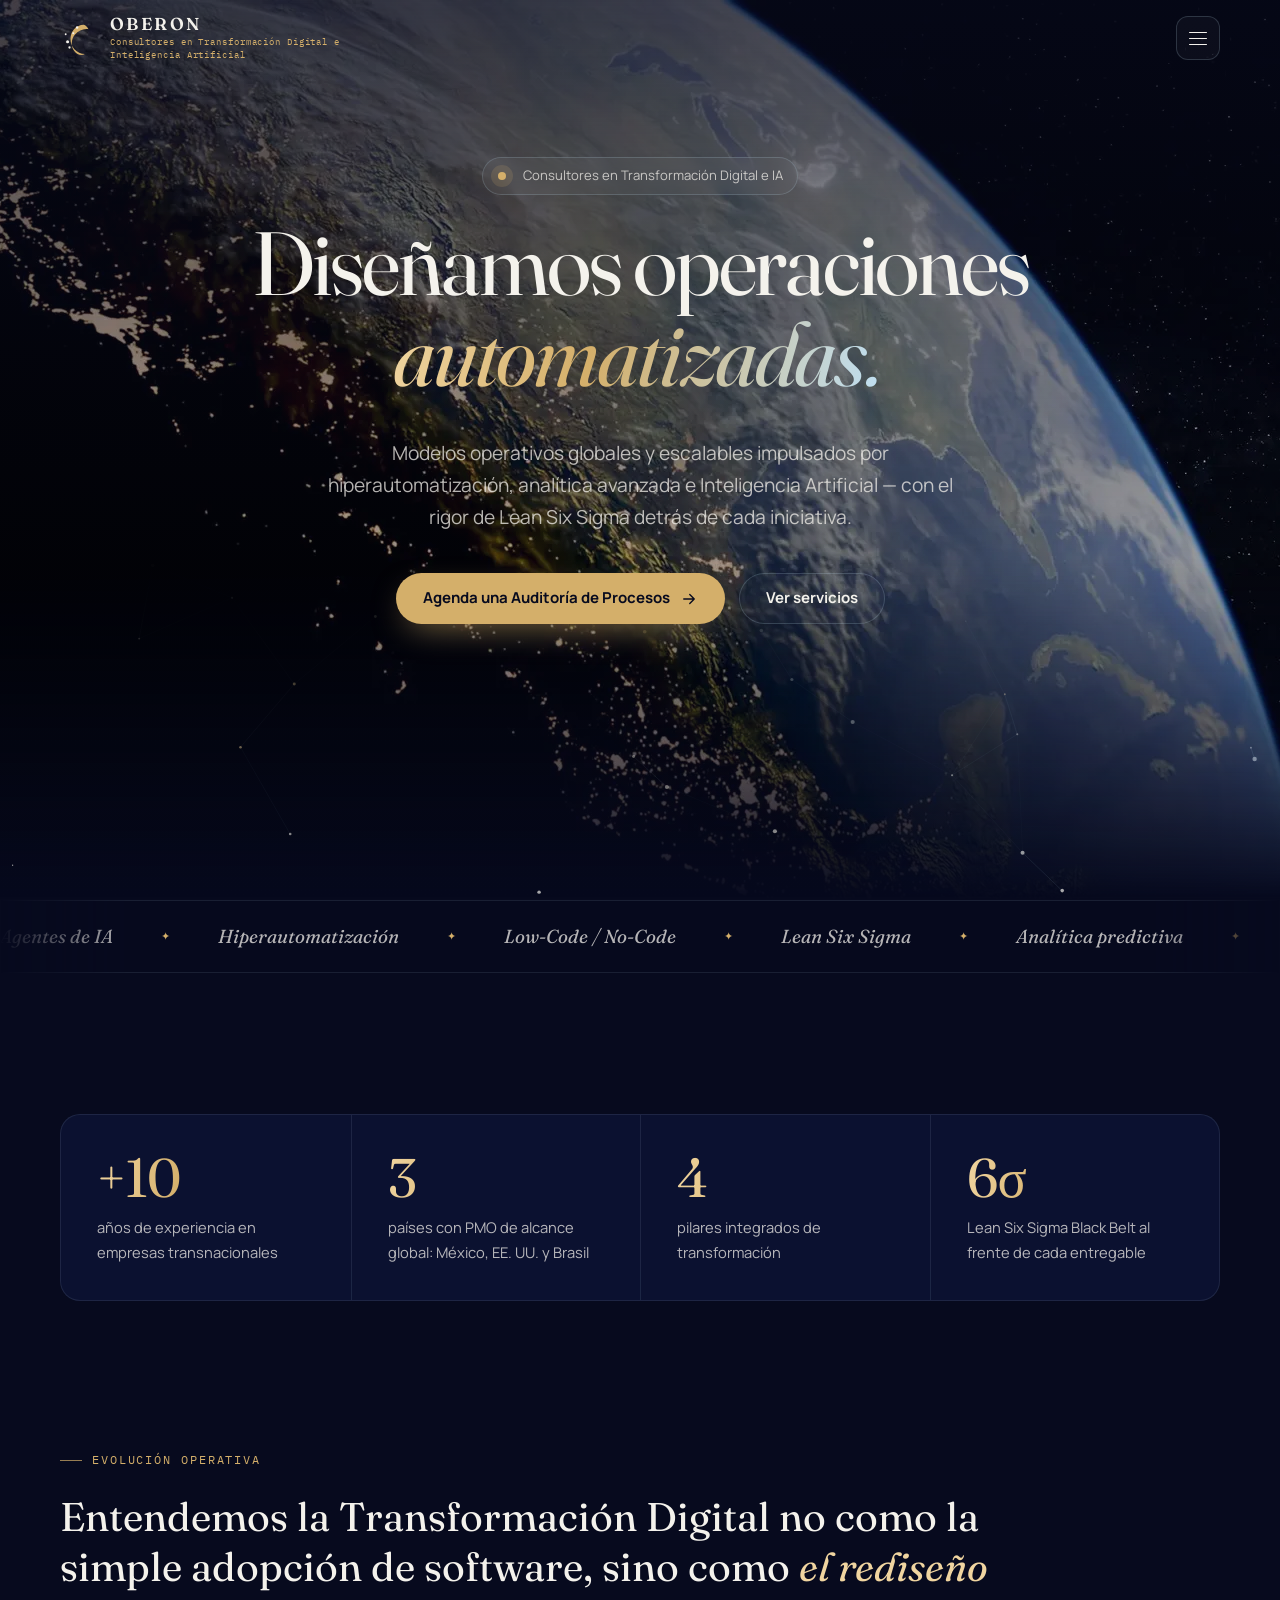
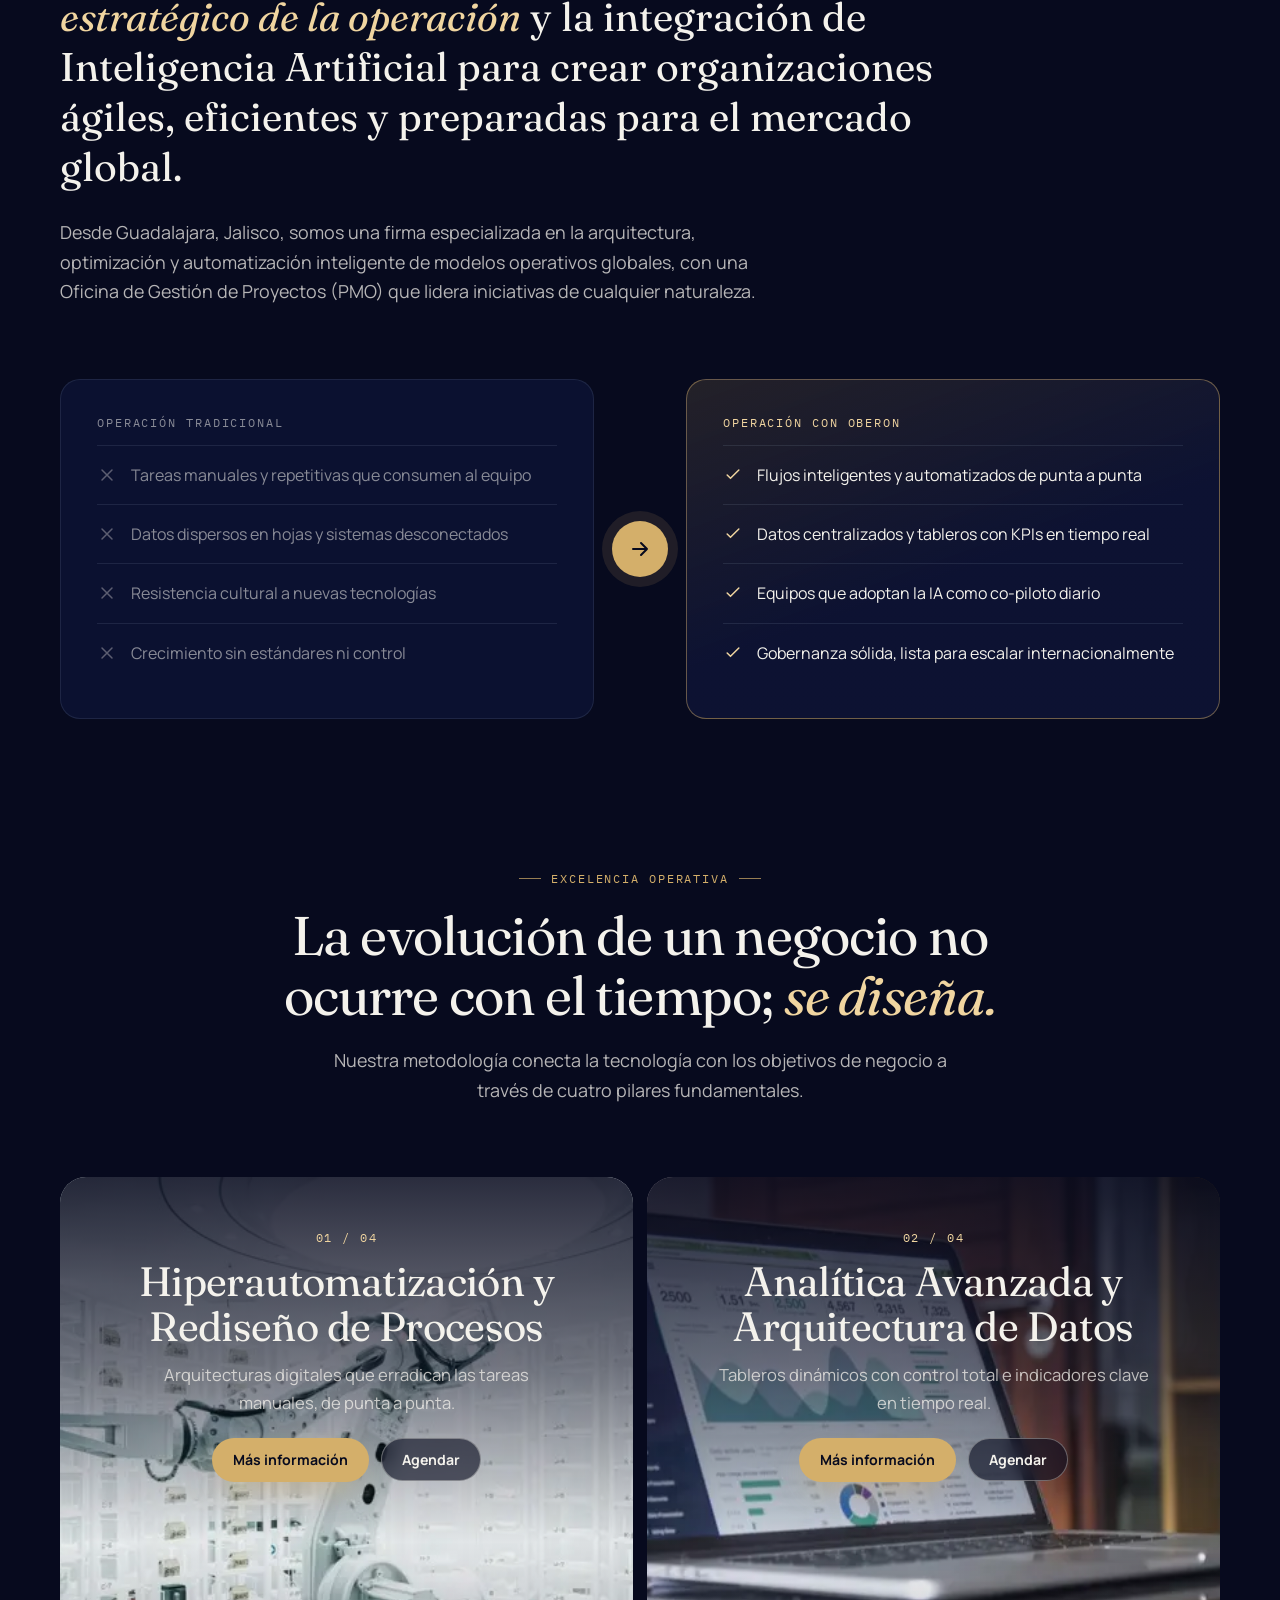
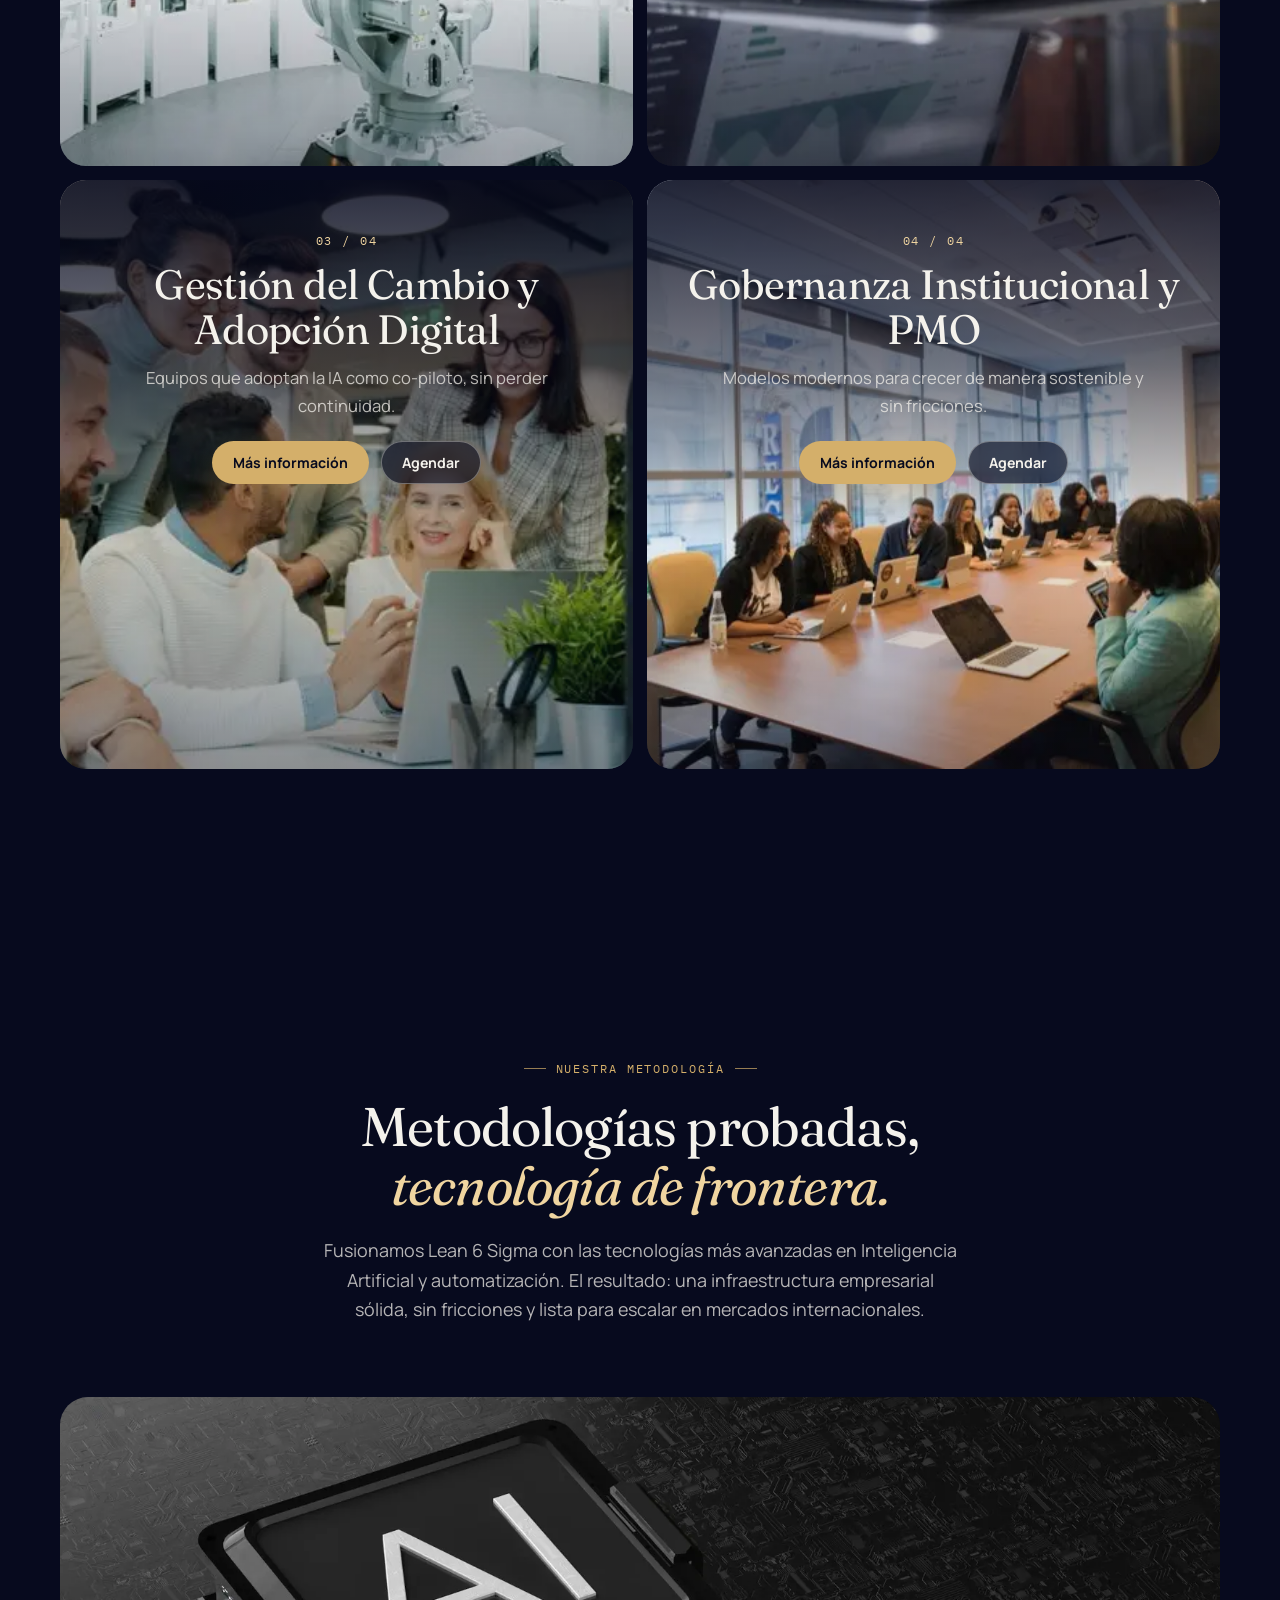
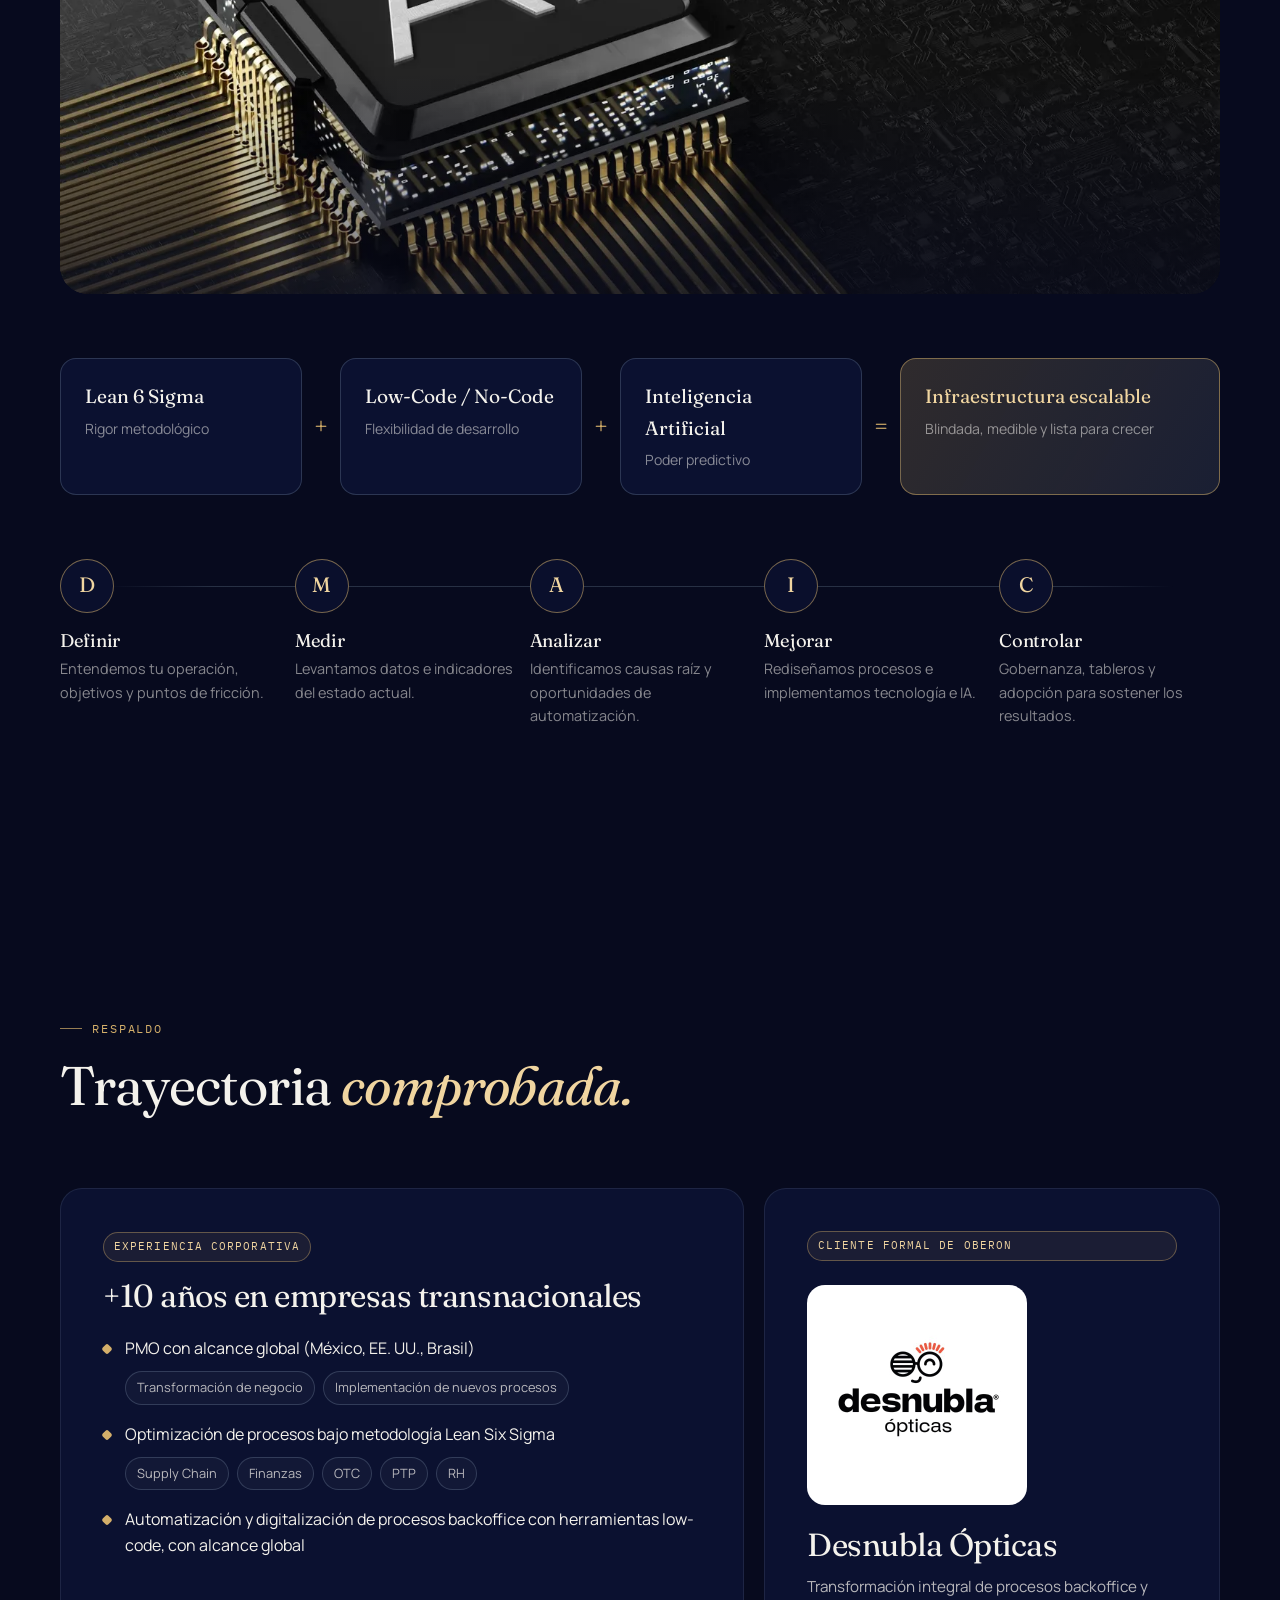
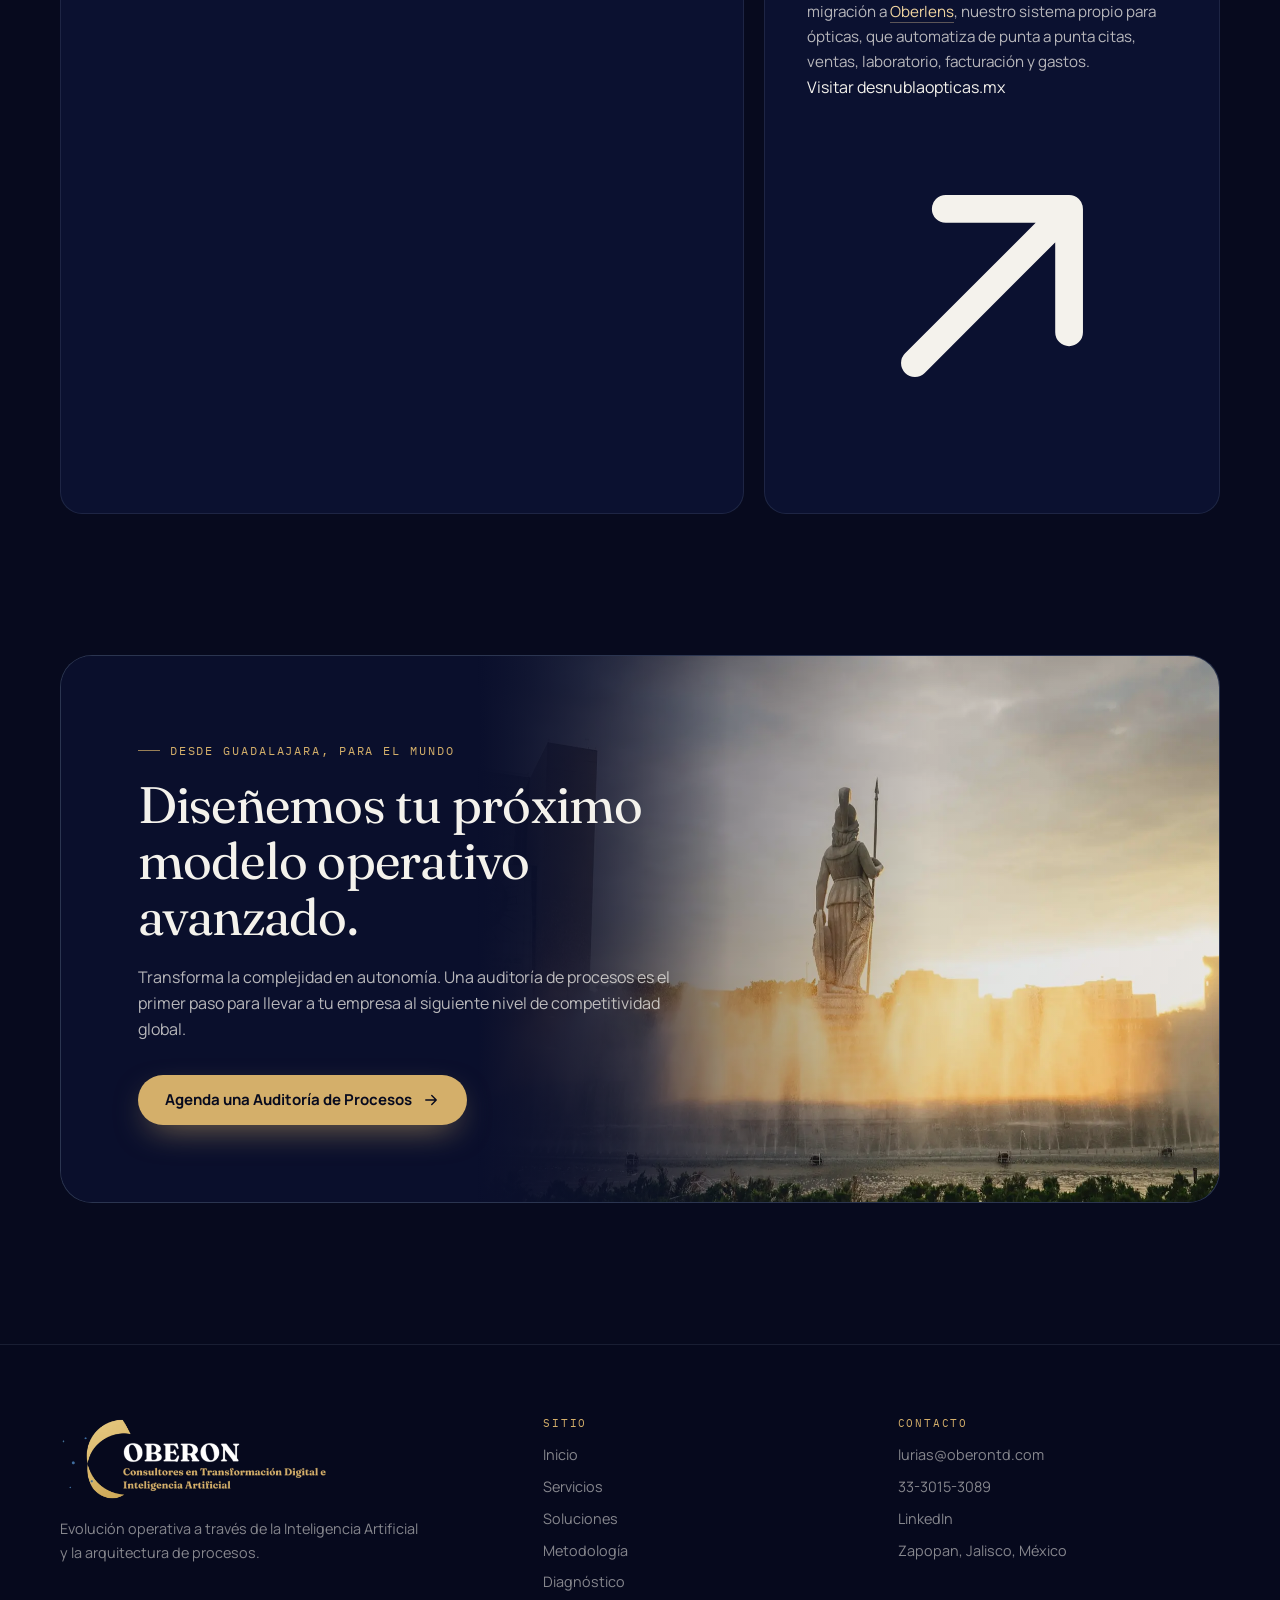
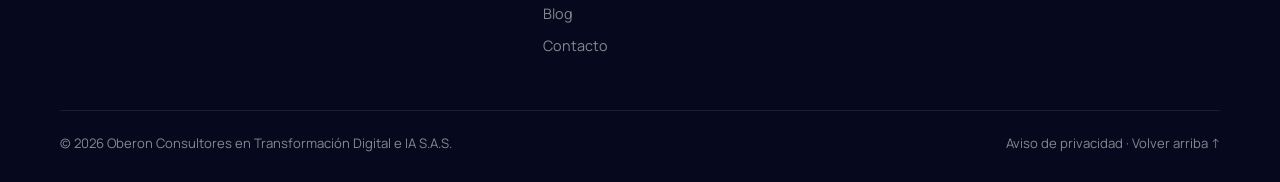
==== commit 066c60b2: "Add files via upload" ====
--- a/index.html
+++ b/index.html
@@ -343,9 +343,10 @@
       </article>
       <article class="proof-card client reveal" data-delay="1">
         <span class="badge">Cliente formal de Oberon</span>
-        <img class="client-logo" src="img/desnubla.jpg" alt="Desnubla Ópticas" width="400" height="400" loading="lazy" decoding="async">
+        <a href="https://desnublaopticas.mx/" target="_blank" rel="noopener" aria-label="Visitar el sitio de Desnubla Ópticas"><img class="client-logo" src="img/desnubla.jpg" alt="Desnubla Ópticas" width="400" height="400" loading="lazy" decoding="async"></a>
         <h3>Desnubla Ópticas</h3>
         <p style="margin-top:12px">Transformación integral de procesos backoffice y migración a <a href="/soluciones">Oberlens</a>, nuestro sistema propio para ópticas, que automatiza de punta a punta citas, ventas, laboratorio, facturación y gastos.</p>
+        <a class="client-site" href="https://desnublaopticas.mx/" target="_blank" rel="noopener">Visitar desnublaopticas.mx <svg viewBox="0 0 24 24" fill="none" stroke="currentColor" stroke-width="1.8" stroke-linecap="round" stroke-linejoin="round" aria-hidden="true"><path d="M7 17 17 7M9 7h8v8"/></svg></a>
       </article>
     </div>
   </div>
--- a/assets/oberon.css
+++ b/assets/oberon.css
@@ -283,6 +283,7 @@
 .client{display:flex;flex-direction:column;}
 .client-logo{width:100%;height:auto;max-width:220px;aspect-ratio:1/1;border-radius:18px;background:#fff;object-fit:contain;padding:10px;margin:8px 0 22px;}
 .client p{color:var(--text-2);font-size:.95rem;}
+.client p a{color:var(--gold-2);border-bottom:1px solid rgba(240,213,160,.35);}
 
 /* ---------- banda CTA ---------- */
 .cta-band{
@@ -317,6 +318,17 @@
 .check li{position:relative;padding-left:32px;color:var(--text-2);font-size:.97rem;}
 .check li::before{content:'';position:absolute;left:0;top:3px;width:20px;height:20px;border-radius:50%;background:rgba(212,175,106,.16);}
 .check li::after{content:'';position:absolute;left:7px;top:7px;width:6px;height:10px;border:solid var(--gold-2);border-width:0 1.6px 1.6px 0;transform:rotate(45deg);}
+.prod-name{display:flex;align-items:center;gap:14px;}
+.prod-name img{width:48px;height:48px;border-radius:12px;flex:none;}
+.prod-origin{margin-top:22px;color:var(--text-2);font-size:.95rem;}
+.prod-origin b{color:var(--text);}
+.prod-origin a{color:var(--gold-2);border-bottom:1px solid rgba(240,213,160,.35);}
+.prod-actions{display:flex;flex-wrap:wrap;gap:12px;margin-top:26px;}
+a.art.photo{display:block;}
+.proj{margin-top:14px;display:grid;gap:10px;}
+.proj li{padding:12px 16px;border:1px solid var(--line);border-left:2px solid var(--gold);border-radius:12px;background:rgba(255,255,255,.03);color:var(--text-2);font-size:.95rem;line-height:1.55;}
+.proj b{color:var(--text);font-weight:600;}
+.proj a{color:var(--gold-2);border-bottom:1px solid rgba(240,213,160,.35);}
 .tag{display:inline-block;margin-left:8px;vertical-align:middle;font-family:var(--mono);font-size:.66rem;letter-spacing:.08em;color:var(--ice);border:1px solid rgba(191,224,245,.3);padding:3px 9px;border-radius:999px;}
 
 /* ---------- contacto ---------- */
@@ -408,9 +420,9 @@
 }
 
 /* ---------- responsive ---------- */
-/* Con 5 opciones en el menú, el botón de agenda ya no cabe en una línea abajo de ~1180px: ahí pasa a la hamburguesa */
+/* Con 7 opciones en el menú, el botón de agenda ya no cabe en una línea abajo de ~1300px: ahí pasa a la hamburguesa */
 .nav-links a,.nav-cta{white-space:nowrap;}
-@media (max-width:1180px){
+@media (max-width:1300px){
   .nav-links,.nav .nav-cta{display:none;}
   .burger{display:block;}
 }
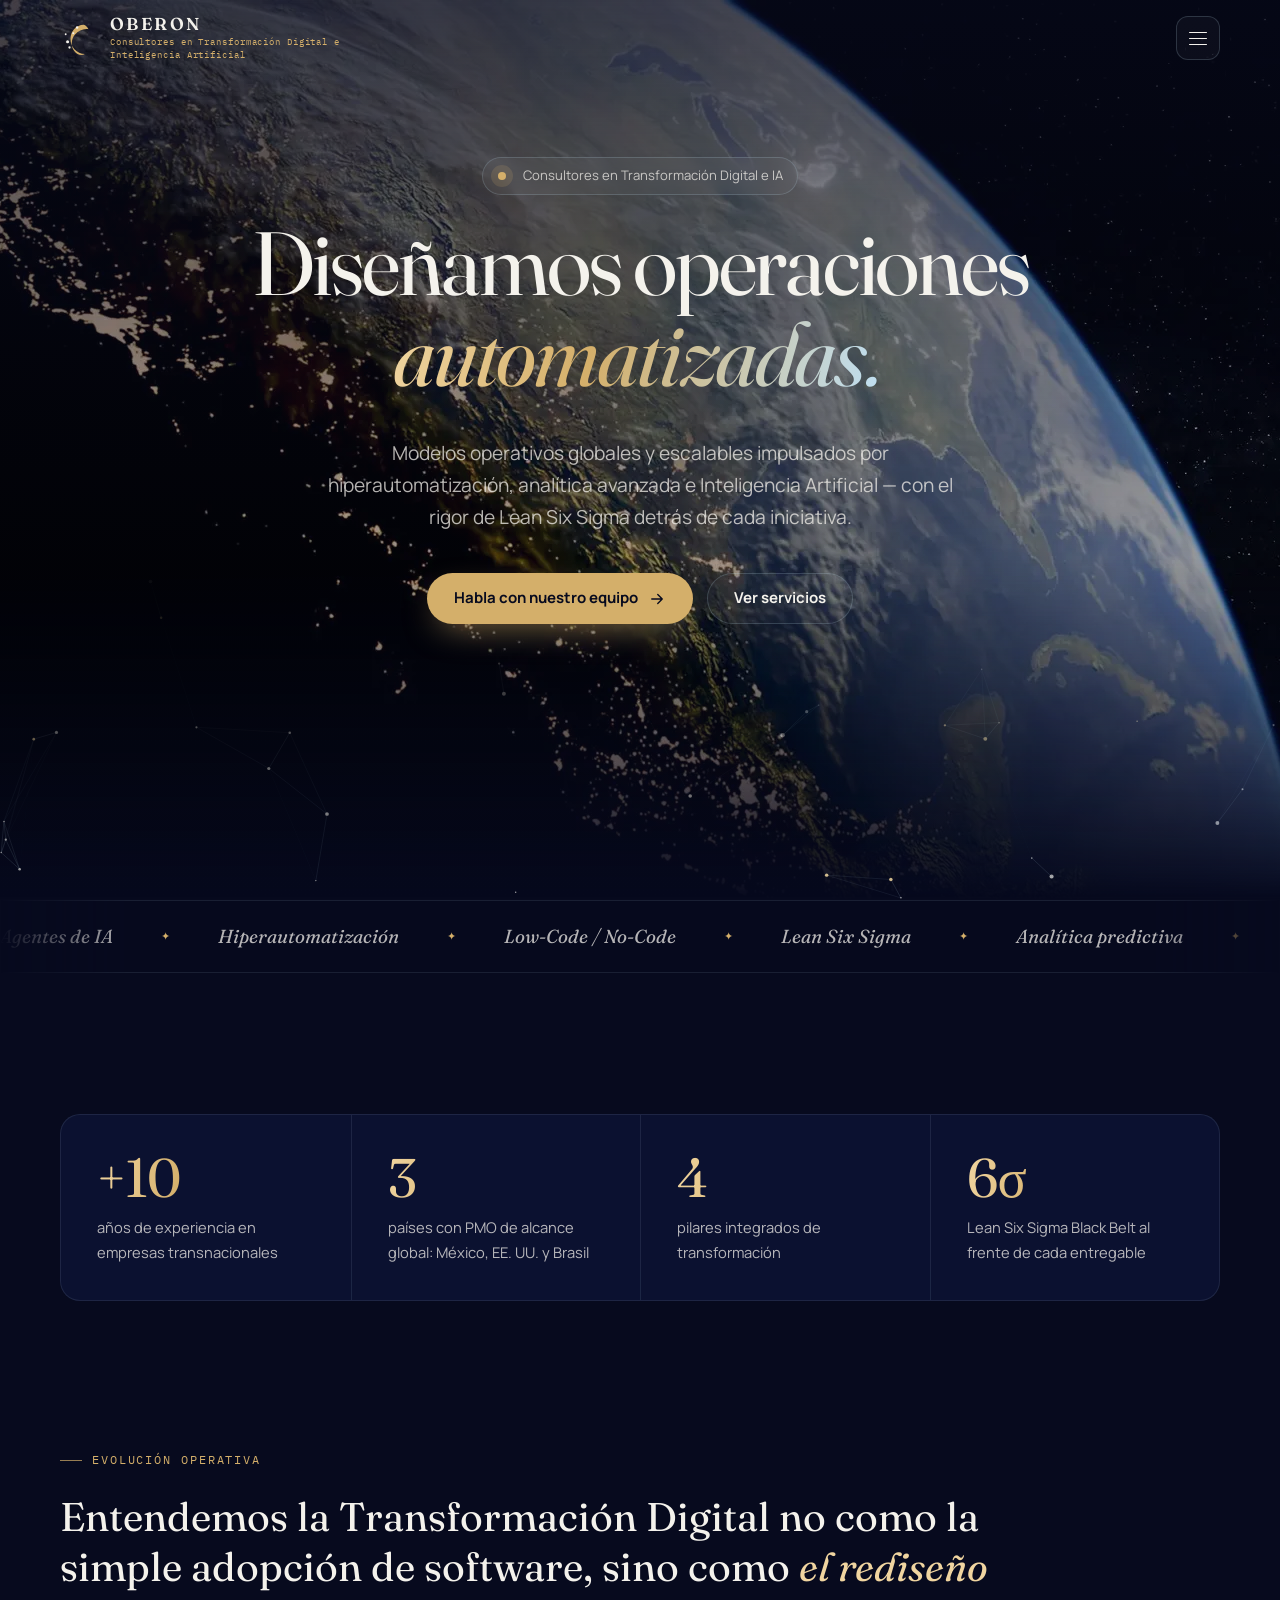
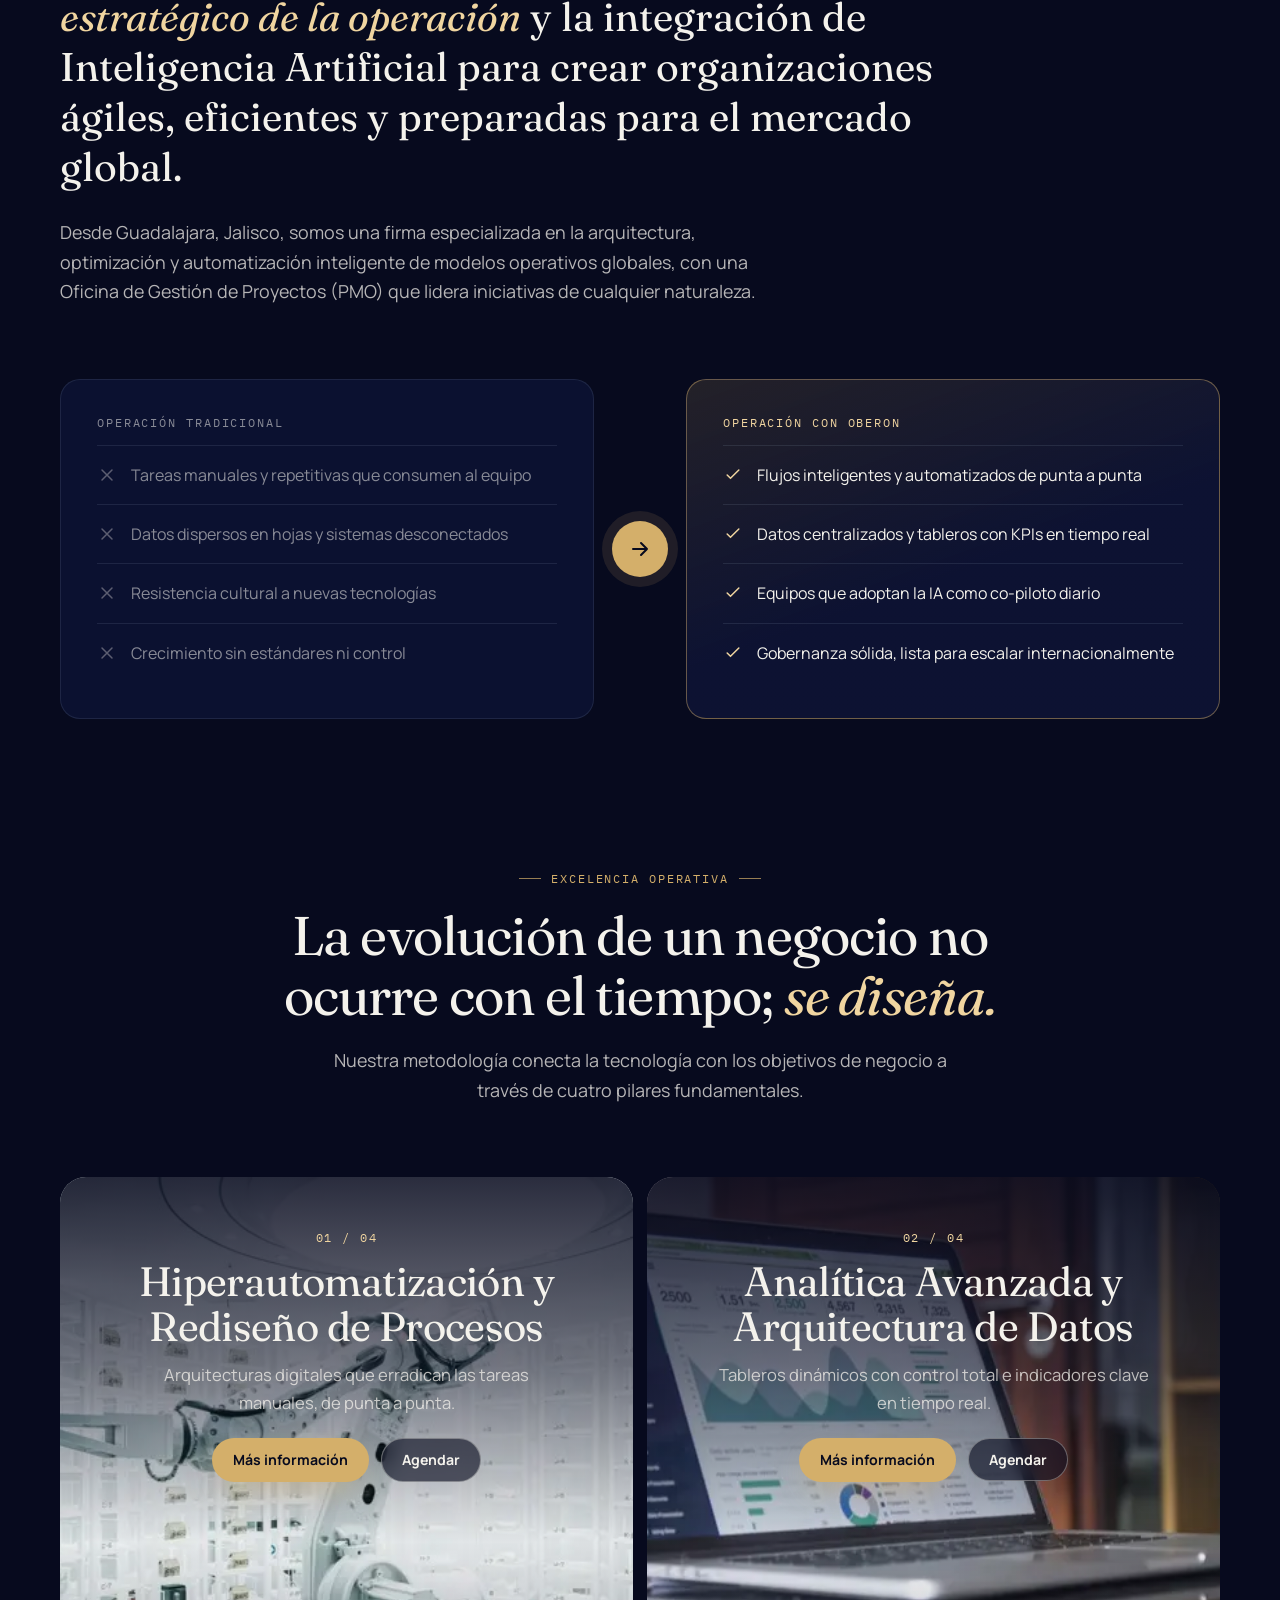
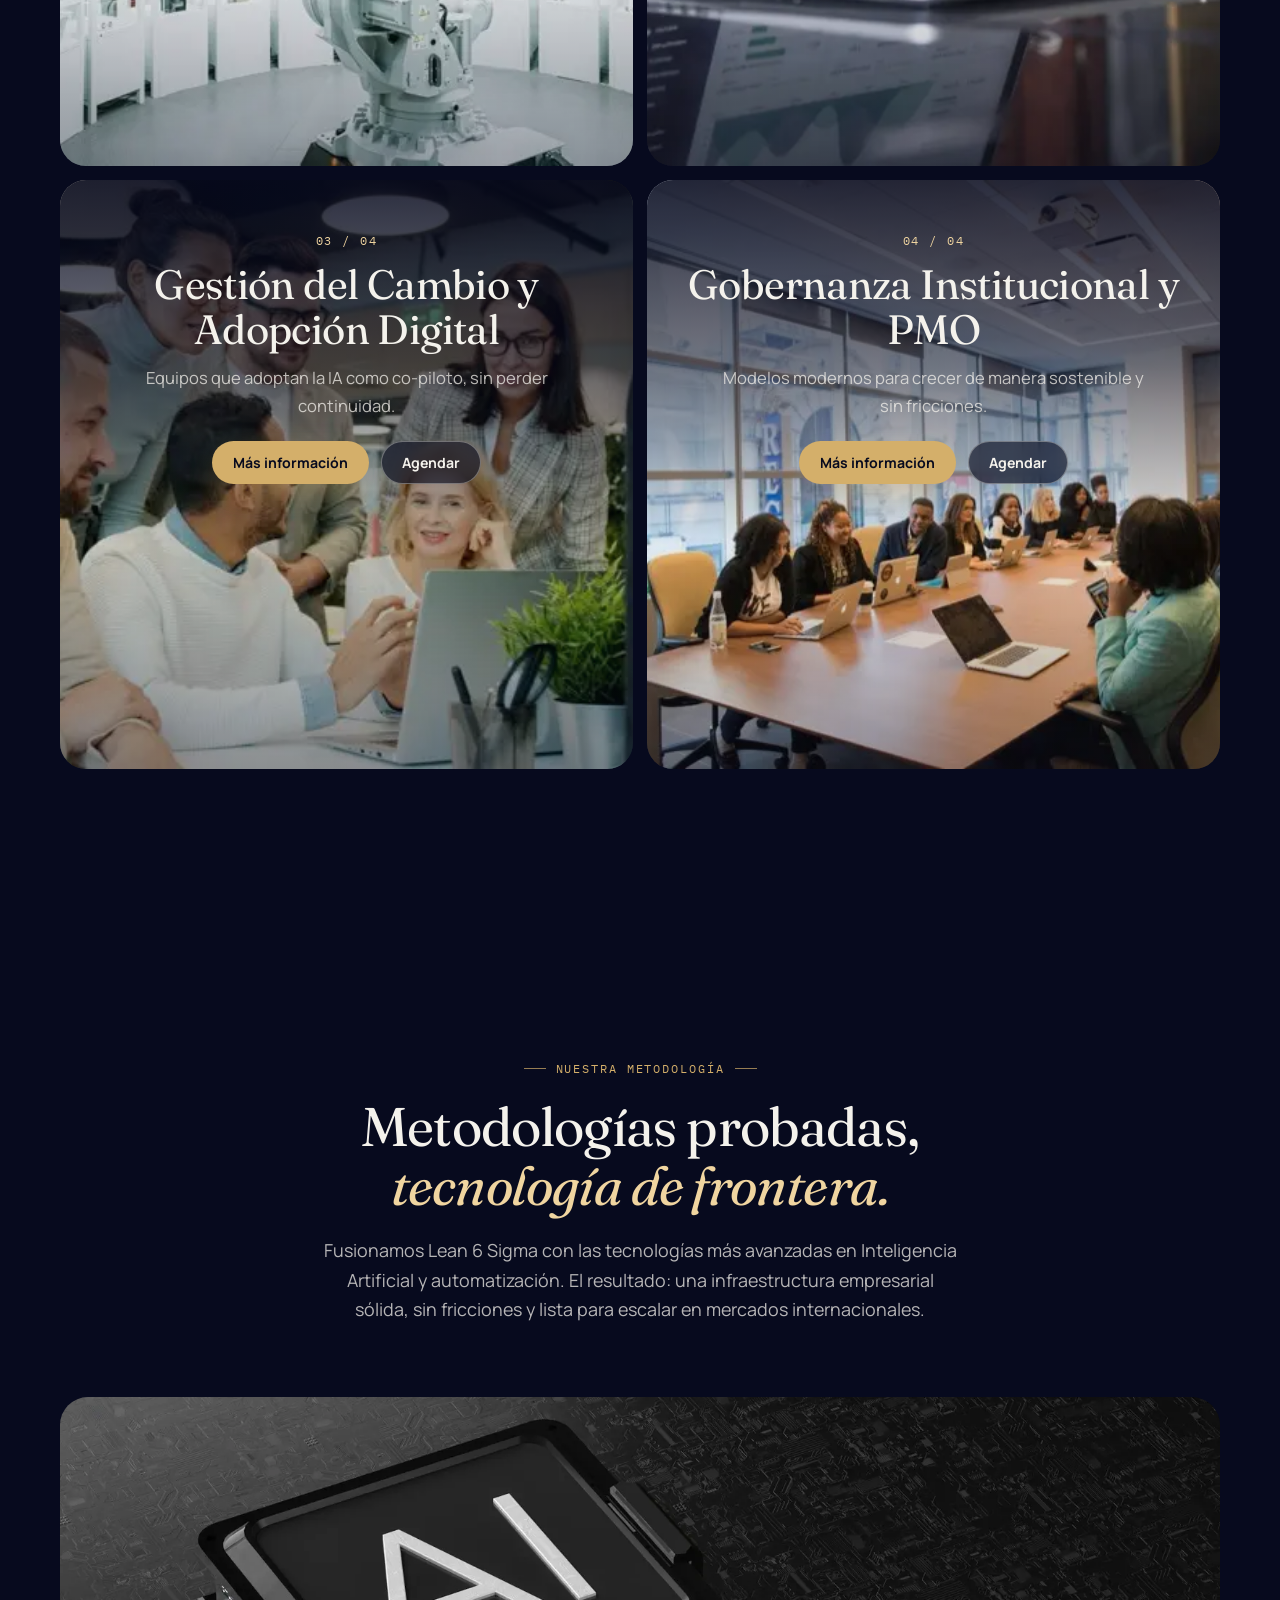
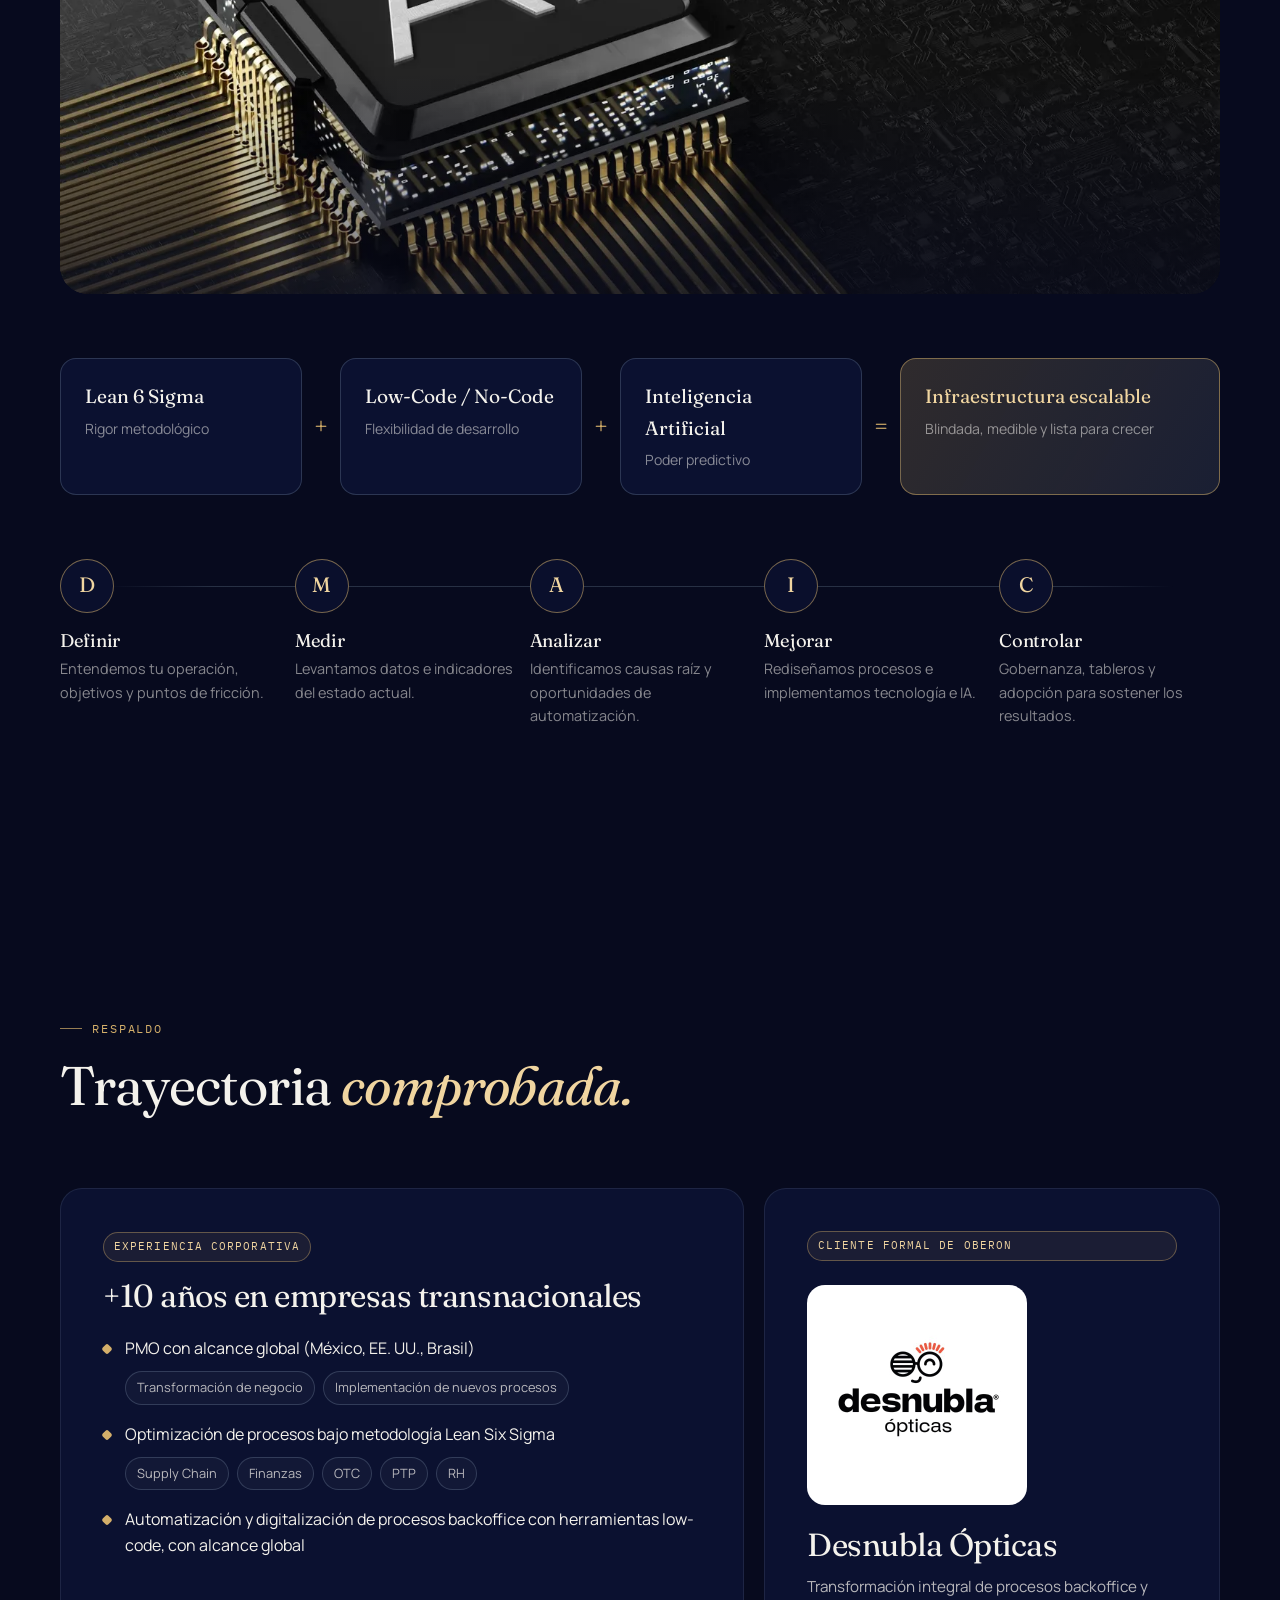
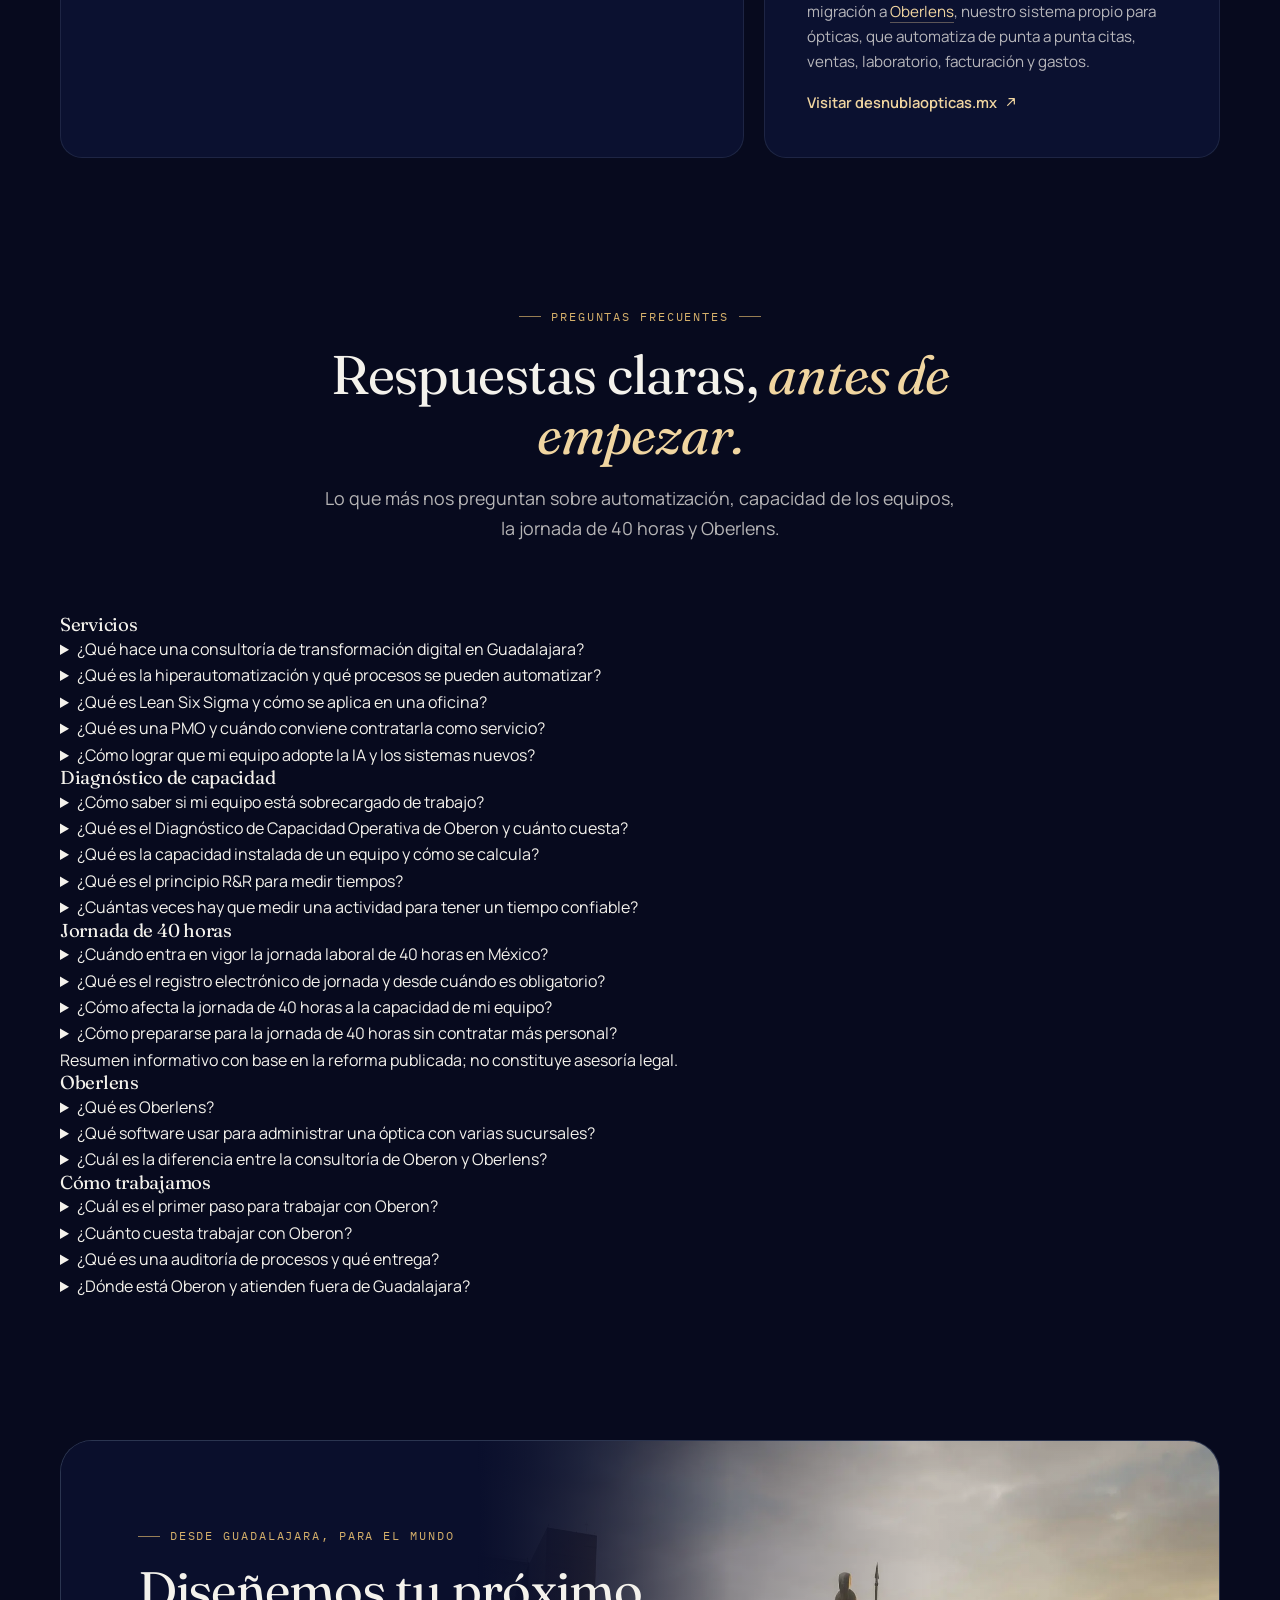
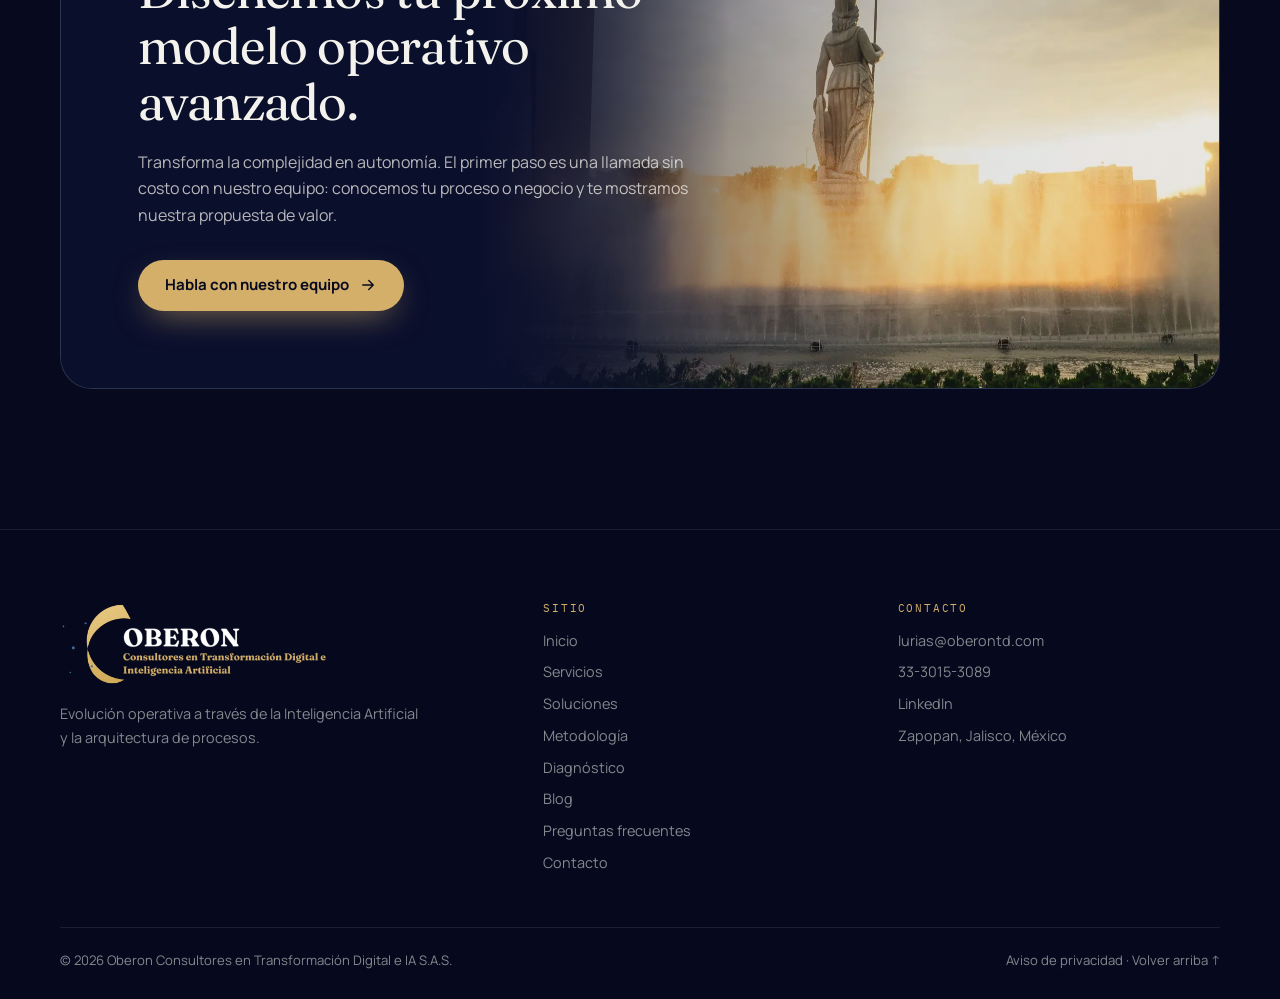
==== commit 7a56f576: "Add files via upload" ====
--- a/index.html
+++ b/index.html
@@ -63,8 +63,17 @@
     {
      "@type": "Country",
      "name": "México"
+    },
+    {
+     "@type": "Place",
+     "name": "Internacional"
     }
    ],
+   "founder": {
+    "@type": "Person",
+    "name": "León Urías",
+    "jobTitle": "Fundador"
+   },
    "knowsAbout": [
     "Transformación digital",
     "Inteligencia Artificial",
@@ -170,7 +179,7 @@
       <a href="/blog/">Blog</a>
       <a href="/contacto">Contacto</a>
     </nav>
-    <a class="btn btn-primary nav-cta" href="https://outlook.office.com/book/OberonConsultoresenTransformacinDigital1@oberontd.com/?ismsaljsauthenabled" target="_blank" rel="noopener">Agenda una auditoría</a>
+    <a class="btn btn-primary nav-cta" href="https://outlook.office.com/book/OberonConsultoresenTransformacinDigital1@oberontd.com/?ismsaljsauthenabled" target="_blank" rel="noopener">Habla con nuestro equipo</a>
     <button class="burger" id="burger" type="button" aria-controls="mPanel" aria-expanded="false" aria-label="Abrir menú"><span></span><span></span><span></span></button>
   </div>
 </header>
@@ -182,7 +191,7 @@
   <a class="m-link" href="/diagnostico">Diagnóstico<span>05</span></a>
   <a class="m-link" href="/blog/">Blog<span>06</span></a>
   <a class="m-link" href="/contacto">Contacto<span>07</span></a>
-  <a class="btn btn-primary" href="https://outlook.office.com/book/OberonConsultoresenTransformacinDigital1@oberontd.com/?ismsaljsauthenabled" target="_blank" rel="noopener">Agenda una Auditoría de Procesos</a>
+  <a class="btn btn-primary" href="https://outlook.office.com/book/OberonConsultoresenTransformacinDigital1@oberontd.com/?ismsaljsauthenabled" target="_blank" rel="noopener">Habla con nuestro equipo</a>
 </div>
 
 <main id="main">
@@ -198,7 +207,7 @@
     </h1>
     <p class="hero-sub reveal" data-delay="2">Modelos operativos globales y escalables impulsados por hiperautomatización, analítica avanzada e Inteligencia Artificial — con el rigor de Lean Six Sigma detrás de cada iniciativa.</p>
     <div class="hero-actions reveal" data-delay="3">
-      <a class="btn btn-primary" href="https://outlook.office.com/book/OberonConsultoresenTransformacinDigital1@oberontd.com/?ismsaljsauthenabled" target="_blank" rel="noopener">Agenda una Auditoría de Procesos <svg viewBox="0 0 24 24" fill="none" stroke="currentColor" stroke-width="1.8" stroke-linecap="round" stroke-linejoin="round" aria-hidden="true"><path d="M5 12h14M13 6l6 6-6 6"/></svg></a>
+      <a class="btn btn-primary" href="https://outlook.office.com/book/OberonConsultoresenTransformacinDigital1@oberontd.com/?ismsaljsauthenabled" target="_blank" rel="noopener">Habla con nuestro equipo <svg viewBox="0 0 24 24" fill="none" stroke="currentColor" stroke-width="1.8" stroke-linecap="round" stroke-linejoin="round" aria-hidden="true"><path d="M5 12h14M13 6l6 6-6 6"/></svg></a>
       <a class="btn btn-ghost" href="/servicios">Ver servicios</a>
     </div>
   </div>
@@ -353,15 +362,301 @@
 </section>
 
 <!-- ================= CTA ================= -->
+<!-- FAQ:inicio (generado desde faq.py; texto visible = JSON-LD) -->
+<section class="sec" id="preguntas-frecuentes" style="padding-top:0">
+  <div class="wrap">
+    <div class="sec-head center reveal">
+      <span class="label">Preguntas frecuentes</span>
+      <h2>Respuestas claras, <em>antes de empezar.</em></h2>
+      <p>Lo que más nos preguntan sobre automatización, capacidad de los equipos, la jornada de 40 horas y Oberlens.</p>
+    </div>
+    <div class="faq reveal">
+      <h3 class="faq-group">Servicios</h3>
+      <details class="faq-item">
+        <summary>¿Qué hace una consultoría de transformación digital en Guadalajara?</summary>
+        <div class="faq-a"><p>Oberon es una consultoría de Zapopan, en la zona metropolitana de Guadalajara, que rediseña y automatiza la operación de las empresas con Inteligencia Artificial y Lean Six Sigma. Trabaja en cuatro frentes: hiperautomatización de procesos, analítica de datos con Power BI, gestión del cambio y adopción de IA, y gobernanza con una oficina de proyectos (PMO). Su equipo tiene más de 10 años de experiencia en empresas transnacionales de México, EE. UU. y Brasil.</p><p class="faq-more"><a href="/servicios">Ver los servicios de Oberon →</a></p></div>
+      </details>
+      <details class="faq-item">
+        <summary>¿Qué es la hiperautomatización y qué procesos se pueden automatizar?</summary>
+        <div class="faq-a"><p>La hiperautomatización combina automatización low-code (como Power Automate), lectura inteligente de documentos e Inteligencia Artificial para que un proceso completo funcione solo, de principio a fin. En una oficina, lo más común es automatizar cuentas por pagar (leer facturas XML y PDF y registrarlas en el ERP), conciliaciones bancarias, reportes periódicos y la clasificación de correos. En Oberon medimos el proceso antes de automatizarlo.</p><p class="faq-more"><a href="/servicios#automatizacion">Hiperautomatización y rediseño de procesos →</a></p></div>
+      </details>
+      <details class="faq-item">
+        <summary>¿Qué es Lean Six Sigma y cómo se aplica en una oficina?</summary>
+        <div class="faq-a"><p>Lean Six Sigma es una metodología de mejora que elimina desperdicios (Lean) y reduce errores y variación (Six Sigma), siempre midiendo antes y después. En una oficina sirve, por ejemplo, para acortar el cierre de mes, reducir errores de facturación o entregar más rápido a los clientes. Oberon trabaja con el ciclo DMAIC (Definir, Medir, Analizar, Mejorar, Controlar), con un Black Belt al frente de cada entregable.</p><p class="faq-more"><a href="/#metodo">Nuestra metodología →</a></p></div>
+      </details>
+      <details class="faq-item">
+        <summary>¿Qué es una PMO y cuándo conviene contratarla como servicio?</summary>
+        <div class="faq-a"><p>Una PMO (Oficina de Gestión de Proyectos) planea y controla el alcance, el tiempo, el costo y la calidad de un proyecto. Conviene contratarla cuando hay un proyecto clave y nadie puede dirigirlo de tiempo completo, como implementar un ERP o abrir una sucursal. Oberon ofrece su PMO como servicio por separado, para proyectos tecnológicos o de otro tipo, con seguimiento semanal con la dirección.</p><p class="faq-more"><a href="/servicios#gobernanza">Gobernanza institucional y PMO →</a></p></div>
+      </details>
+      <details class="faq-item">
+        <summary>¿Cómo lograr que mi equipo adopte la IA y los sistemas nuevos?</summary>
+        <div class="faq-a"><p>La adopción se logra capacitando a cada puesto, poniendo reglas claras de uso y acompañando al equipo en las primeras semanas; instalar la herramienta no basta. Oberon da talleres de IA con casos reales del equipo usando ChatGPT o Copilot, define reglas para usarla con datos de la empresa y forma «campeones digitales» en cada área, que aprenden a automatizar sus propias tareas con herramientas low-code.</p><p class="faq-more"><a href="/servicios#adopcion">Gestión del cambio y adopción digital →</a></p></div>
+      </details>
+      <h3 class="faq-group">Diagnóstico de capacidad</h3>
+      <details class="faq-item">
+        <summary>¿Cómo saber si mi equipo está sobrecargado de trabajo?</summary>
+        <div class="faq-a"><p>Para saberlo hay que comparar la carga de trabajo medida con las horas que el equipo realmente tiene disponibles, no con la jornada. Esas horas ya descuentan comida, descansos, feriados y vacaciones. Si la carga pasa del 100 % de esa capacidad, el equipo está sobresaturado. El Diagnóstico de Capacidad Operativa de Oberon hace la cuenta gratis, por semana y por día, porque el promedio del año esconde los picos.</p><p class="faq-more"><a href="/diagnostico">Hacer el diagnóstico gratis →</a></p></div>
+      </details>
+      <details class="faq-item">
+        <summary>¿Qué es el Diagnóstico de Capacidad Operativa de Oberon y cuánto cuesta?</summary>
+        <div class="faq-a"><p>Es una herramienta gratuita en oberontd.com/diagnostico. Calcula la capacidad real de un equipo, qué tan saturado está, sus picos por semana y por día, y qué parte del trabajo se puede automatizar. Toma unos 10 minutos, no pide registro y está en español, inglés y portugués. Si quieres, un consultor de Oberon te envía un reporte en PDF con recomendaciones en un máximo de 24 horas.</p><p class="faq-more"><a href="/diagnostico">Ir al diagnóstico →</a></p></div>
+      </details>
+      <details class="faq-item">
+        <summary>¿Qué es la capacidad instalada de un equipo y cómo se calcula?</summary>
+        <div class="faq-a"><p>La capacidad instalada son las horas que un equipo realmente puede dedicar al trabajo en un periodo. Se calcula así: horas de la jornada menos comida y descansos, por los días disponibles (días hábiles menos feriados y vacaciones), por el número de personas. Por ejemplo, con 7.5 horas efectivas al día y 241 días disponibles, cada persona tiene unas 1,807 horas al año.</p><p class="faq-more"><a href="/blog/capacidad-equipos-jornada-40-horas">Cómo medir la capacidad de tu equipo →</a></p></div>
+      </details>
+      <details class="faq-item">
+        <summary>¿Qué es el principio R&amp;R para medir tiempos?</summary>
+        <div class="faq-a"><p>R&amp;R significa repetibilidad y reproducibilidad. Un tiempo es confiable cuando la misma persona tarda más o menos lo mismo cada vez, y cuando personas distintas también tardan parecido entre sí. Viene del control de calidad en manufactura. En una oficina se aplica tomando varias mediciones con distintas personas, horarios y días; si la variación pasa del 25 %, conviene medir más o revisar si todos hacen la actividad igual.</p><p class="faq-more"><a href="/blog/medir-tiempos-principio-rr">El principio R&amp;R con un ejemplo →</a></p></div>
+      </details>
+      <details class="faq-item">
+        <summary>¿Cuántas veces hay que medir una actividad para tener un tiempo confiable?</summary>
+        <div class="faq-a"><p>Si la actividad se repite mucho, conviene tomar al menos 10 mediciones; con menos de 5, el promedio todavía no es confiable. Las mediciones deben repartirse entre distintas personas, horarios (mañana y tarde) y días del mes (inicio, mitad y cierre), y el cronómetro se pausa mientras se espera algo. Si la variación pasa del 25 %, el proceso no está estandarizado.</p><p class="faq-more"><a href="/blog/medir-tiempos-principio-rr">Cómo medir tiempos en 5 pasos →</a></p></div>
+      </details>
+      <h3 class="faq-group">Jornada de 40 horas</h3>
+      <details class="faq-item">
+        <summary>¿Cuándo entra en vigor la jornada laboral de 40 horas en México?</summary>
+        <div class="faq-a"><p>La jornada de 40 horas llega poco a poco. La reforma a la Ley Federal del Trabajo se publicó en el Diario Oficial el 1 de mayo de 2026, y la jornada máxima baja de 48 horas por semana a 46 en 2027, 44 en 2028, 42 en 2029 y 40 en 2030. En ese mismo periodo, el tope de horas extra sube de 9 a 12 por semana.</p><p class="faq-more"><a href="/blog/capacidad-equipos-jornada-40-horas">La reforma y su calendario →</a></p></div>
+      </details>
+      <details class="faq-item">
+        <summary>¿Qué es el registro electrónico de jornada y desde cuándo es obligatorio?</summary>
+        <div class="faq-a"><p>Desde el 1 de enero de 2027, todas las empresas en México deberán registrar de forma electrónica la hora de entrada y de salida de cada persona, según el artículo 132, fracción XXXIV, de la Ley Federal del Trabajo reformada. La Secretaría del Trabajo publicará las reglas para hacerlo. No llevar el registro puede costar multas de 250 a 5,000 UMA, entre 29 mil y 586 mil pesos aproximadamente.</p><p class="faq-more"><a href="/blog/capacidad-equipos-jornada-40-horas">Qué cambia con la reforma →</a></p></div>
+      </details>
+      <details class="faq-item">
+        <summary>¿Cómo afecta la jornada de 40 horas a la capacidad de mi equipo?</summary>
+        <div class="faq-a"><p>Con el mismo trabajo, la jornada de 40 horas reduce cerca de 13 % las horas efectivas de cada persona. En un ejemplo calculado por Oberon, un equipo de 5 personas que hoy trabaja 45 horas y usa el 92 % de su capacidad pasaría al 106 % en 2030: quedaría sobresaturado sin haber contratado a nadie. Cada recorte anual de la reforma quita alrededor de 4 % de capacidad.</p><p class="faq-more"><a href="/blog/capacidad-equipos-jornada-40-horas">Ver el ejemplo completo →</a></p></div>
+      </details>
+      <details class="faq-item">
+        <summary>¿Cómo prepararse para la jornada de 40 horas sin contratar más personal?</summary>
+        <div class="faq-a"><p>Primero mide la carga real de tu equipo contra sus horas disponibles, por semana y por día. Después reparte mejor la carga, estandariza los procesos cuyos tiempos cambian mucho y automatiza lo repetitivo, como captura de datos, conciliaciones y reportes. Así sabrás con datos si de verdad hace falta contratar o si sobran tareas. Planea el cambio año por año, de 46 horas en 2027 a 40 en 2030.</p><p class="faq-more"><a href="/diagnostico">Medir la capacidad de tu equipo →</a></p></div>
+      </details>
+      <p class="faq-note">Resumen informativo con base en la reforma publicada; no constituye asesoría legal.</p>
+      <h3 class="faq-group">Oberlens</h3>
+      <details class="faq-item">
+        <summary>¿Qué es Oberlens?</summary>
+        <div class="faq-a"><p>Oberlens es un sistema para ópticas creado por Oberon en Guadalajara. Reúne en un solo lugar las consultas clínicas y el expediente, la receta en PDF, la agenda de citas en línea, el punto de venta, el laboratorio, el inventario y las finanzas de cada sucursal. Funciona en computadora y en celular, y se puede probar gratis 30 días en oberlens.com. Nació del proyecto con Desnubla Ópticas, que hoy lo usa.</p><p class="faq-more"><a href="/soluciones">Conocer Oberlens →</a></p></div>
+      </details>
+      <details class="faq-item">
+        <summary>¿Qué software usar para administrar una óptica con varias sucursales?</summary>
+        <div class="faq-a"><p>Un buen sistema para una óptica con varias sucursales debe llevar la receta del optometrista al mostrador y al laboratorio, y mostrar en tiempo real las citas, ventas, inventario y dinero de cada sucursal. Oberlens, hecho en Guadalajara para ópticas mexicanas, incluye traspasos de inventario entre sucursales, metas de venta por sucursal, gastos con facturas y recordatorios automáticos de citas. Tiene prueba gratis de 30 días.</p><p class="faq-more"><a href="https://oberlens.com" target="_blank" rel="noopener">Ir a oberlens.com →</a></p></div>
+      </details>
+      <details class="faq-item">
+        <summary>¿Cuál es la diferencia entre la consultoría de Oberon y Oberlens?</summary>
+        <div class="faq-a"><p>La consultoría de Oberon rediseña y automatiza la operación de cualquier empresa, a la medida. Oberlens es un producto listo para usar, solo para ópticas, con su propio sitio, precios y soporte en oberlens.com. Oberlens nació de un proyecto de consultoría con Desnubla Ópticas. Si tu proceso no cabe en un software genérico, Oberon puede construir un sistema a la medida sobre la misma base.</p><p class="faq-more"><a href="/soluciones">Ver soluciones →</a></p></div>
+      </details>
+      <h3 class="faq-group">Cómo trabajamos</h3>
+      <details class="faq-item">
+        <summary>¿Cuál es el primer paso para trabajar con Oberon?</summary>
+        <div class="faq-a"><p>El primer paso es agendar una llamada sin costo con el equipo de Oberon en oberontd.com/contacto. En ella conocemos tu proceso o negocio, aclaramos el alcance de lo que necesitas y te presentamos nuestra propuesta de valor. Si prefieres empezar por tu cuenta, el Diagnóstico de Capacidad Operativa gratuito mide en unos 10 minutos la carga de tu equipo.</p><p class="faq-more"><a href="/contacto">Habla con nuestro equipo →</a></p></div>
+      </details>
+      <details class="faq-item">
+        <summary>¿Cuánto cuesta trabajar con Oberon?</summary>
+        <div class="faq-a"><p>La primera llamada con el equipo de Oberon no tiene costo: en ella conocemos tu proceso o negocio, aclaramos el alcance de lo que necesitas y te presentamos nuestra propuesta de valor. El costo de una auditoría de procesos o de un proyecto de automatización depende del alcance, de los sistemas que hay que conectar y del volumen de operaciones, y se explica directamente en ese primer contacto.</p><p class="faq-more"><a href="/contacto">Agenda la llamada sin costo →</a></p></div>
+      </details>
+      <details class="faq-item">
+        <summary>¿Qué es una auditoría de procesos y qué entrega?</summary>
+        <div class="faq-a"><p>Una auditoría de procesos es una revisión a fondo de cómo funciona hoy tu operación: se miden tiempos y volúmenes para saber qué automatizar, qué medir y cómo crecer antes de invertir en tecnología. En Oberon es un servicio con costo que entrega las oportunidades de automatización e IA y una ruta de transformación a tu medida. Antes, una llamada sin costo define si la necesitas y su alcance.</p><p class="faq-more"><a href="/servicios">Ver los servicios de Oberon →</a></p></div>
+      </details>
+      <details class="faq-item">
+        <summary>¿Dónde está Oberon y atienden fuera de Guadalajara?</summary>
+        <div class="faq-a"><p>Oberon Consultores en Transformación Digital e IA tiene su sede en Zapopan, Jalisco, en la zona metropolitana de Guadalajara, México, y atiende a empresas de México y de otros países, en persona o a distancia. Su equipo ha dirigido proyectos en México, Estados Unidos y Brasil. Puedes escribir a lurias@oberontd.com, llamar al 33-3015-3089 o agendar una llamada sin costo con su equipo.</p><p class="faq-more"><a href="/contacto">Datos de contacto →</a></p></div>
+      </details>
+    </div>
+  </div>
+  <script type="application/ld+json">
+{
+ "@context": "https://schema.org",
+ "@type": "FAQPage",
+ "@id": "https://www.oberontd.com/#preguntas-frecuentes",
+ "url": "https://www.oberontd.com/#preguntas-frecuentes",
+ "inLanguage": "es-MX",
+ "isPartOf": {
+  "@id": "https://www.oberontd.com/#pagina"
+ },
+ "mainEntity": [
+  {
+   "@type": "Question",
+   "name": "¿Qué hace una consultoría de transformación digital en Guadalajara?",
+   "acceptedAnswer": {
+    "@type": "Answer",
+    "text": "<p>Oberon es una consultoría de Zapopan, en la zona metropolitana de Guadalajara, que rediseña y automatiza la operación de las empresas con Inteligencia Artificial y Lean Six Sigma. Trabaja en cuatro frentes: hiperautomatización de procesos, analítica de datos con Power BI, gestión del cambio y adopción de IA, y gobernanza con una oficina de proyectos (PMO). Su equipo tiene más de 10 años de experiencia en empresas transnacionales de México, EE. UU. y Brasil.</p><p class=\"faq-more\"><a href=\"/servicios\">Ver los servicios de Oberon →</a></p>"
+   }
+  },
+  {
+   "@type": "Question",
+   "name": "¿Qué es la hiperautomatización y qué procesos se pueden automatizar?",
+   "acceptedAnswer": {
+    "@type": "Answer",
+    "text": "<p>La hiperautomatización combina automatización low-code (como Power Automate), lectura inteligente de documentos e Inteligencia Artificial para que un proceso completo funcione solo, de principio a fin. En una oficina, lo más común es automatizar cuentas por pagar (leer facturas XML y PDF y registrarlas en el ERP), conciliaciones bancarias, reportes periódicos y la clasificación de correos. En Oberon medimos el proceso antes de automatizarlo.</p><p class=\"faq-more\"><a href=\"/servicios#automatizacion\">Hiperautomatización y rediseño de procesos →</a></p>"
+   }
+  },
+  {
+   "@type": "Question",
+   "name": "¿Qué es Lean Six Sigma y cómo se aplica en una oficina?",
+   "acceptedAnswer": {
+    "@type": "Answer",
+    "text": "<p>Lean Six Sigma es una metodología de mejora que elimina desperdicios (Lean) y reduce errores y variación (Six Sigma), siempre midiendo antes y después. En una oficina sirve, por ejemplo, para acortar el cierre de mes, reducir errores de facturación o entregar más rápido a los clientes. Oberon trabaja con el ciclo DMAIC (Definir, Medir, Analizar, Mejorar, Controlar), con un Black Belt al frente de cada entregable.</p><p class=\"faq-more\"><a href=\"/#metodo\">Nuestra metodología →</a></p>"
+   }
+  },
+  {
+   "@type": "Question",
+   "name": "¿Qué es una PMO y cuándo conviene contratarla como servicio?",
+   "acceptedAnswer": {
+    "@type": "Answer",
+    "text": "<p>Una PMO (Oficina de Gestión de Proyectos) planea y controla el alcance, el tiempo, el costo y la calidad de un proyecto. Conviene contratarla cuando hay un proyecto clave y nadie puede dirigirlo de tiempo completo, como implementar un ERP o abrir una sucursal. Oberon ofrece su PMO como servicio por separado, para proyectos tecnológicos o de otro tipo, con seguimiento semanal con la dirección.</p><p class=\"faq-more\"><a href=\"/servicios#gobernanza\">Gobernanza institucional y PMO →</a></p>"
+   }
+  },
+  {
+   "@type": "Question",
+   "name": "¿Cómo lograr que mi equipo adopte la IA y los sistemas nuevos?",
+   "acceptedAnswer": {
+    "@type": "Answer",
+    "text": "<p>La adopción se logra capacitando a cada puesto, poniendo reglas claras de uso y acompañando al equipo en las primeras semanas; instalar la herramienta no basta. Oberon da talleres de IA con casos reales del equipo usando ChatGPT o Copilot, define reglas para usarla con datos de la empresa y forma «campeones digitales» en cada área, que aprenden a automatizar sus propias tareas con herramientas low-code.</p><p class=\"faq-more\"><a href=\"/servicios#adopcion\">Gestión del cambio y adopción digital →</a></p>"
+   }
+  },
+  {
+   "@type": "Question",
+   "name": "¿Cómo saber si mi equipo está sobrecargado de trabajo?",
+   "acceptedAnswer": {
+    "@type": "Answer",
+    "text": "<p>Para saberlo hay que comparar la carga de trabajo medida con las horas que el equipo realmente tiene disponibles, no con la jornada. Esas horas ya descuentan comida, descansos, feriados y vacaciones. Si la carga pasa del 100 % de esa capacidad, el equipo está sobresaturado. El Diagnóstico de Capacidad Operativa de Oberon hace la cuenta gratis, por semana y por día, porque el promedio del año esconde los picos.</p><p class=\"faq-more\"><a href=\"/diagnostico\">Hacer el diagnóstico gratis →</a></p>"
+   }
+  },
+  {
+   "@type": "Question",
+   "name": "¿Qué es el Diagnóstico de Capacidad Operativa de Oberon y cuánto cuesta?",
+   "acceptedAnswer": {
+    "@type": "Answer",
+    "text": "<p>Es una herramienta gratuita en oberontd.com/diagnostico. Calcula la capacidad real de un equipo, qué tan saturado está, sus picos por semana y por día, y qué parte del trabajo se puede automatizar. Toma unos 10 minutos, no pide registro y está en español, inglés y portugués. Si quieres, un consultor de Oberon te envía un reporte en PDF con recomendaciones en un máximo de 24 horas.</p><p class=\"faq-more\"><a href=\"/diagnostico\">Ir al diagnóstico →</a></p>"
+   }
+  },
+  {
+   "@type": "Question",
+   "name": "¿Qué es la capacidad instalada de un equipo y cómo se calcula?",
+   "acceptedAnswer": {
+    "@type": "Answer",
+    "text": "<p>La capacidad instalada son las horas que un equipo realmente puede dedicar al trabajo en un periodo. Se calcula así: horas de la jornada menos comida y descansos, por los días disponibles (días hábiles menos feriados y vacaciones), por el número de personas. Por ejemplo, con 7.5 horas efectivas al día y 241 días disponibles, cada persona tiene unas 1,807 horas al año.</p><p class=\"faq-more\"><a href=\"/blog/capacidad-equipos-jornada-40-horas\">Cómo medir la capacidad de tu equipo →</a></p>"
+   }
+  },
+  {
+   "@type": "Question",
+   "name": "¿Qué es el principio R&R para medir tiempos?",
+   "acceptedAnswer": {
+    "@type": "Answer",
+    "text": "<p>R&amp;R significa repetibilidad y reproducibilidad. Un tiempo es confiable cuando la misma persona tarda más o menos lo mismo cada vez, y cuando personas distintas también tardan parecido entre sí. Viene del control de calidad en manufactura. En una oficina se aplica tomando varias mediciones con distintas personas, horarios y días; si la variación pasa del 25 %, conviene medir más o revisar si todos hacen la actividad igual.</p><p class=\"faq-more\"><a href=\"/blog/medir-tiempos-principio-rr\">El principio R&amp;R con un ejemplo →</a></p>"
+   }
+  },
+  {
+   "@type": "Question",
+   "name": "¿Cuántas veces hay que medir una actividad para tener un tiempo confiable?",
+   "acceptedAnswer": {
+    "@type": "Answer",
+    "text": "<p>Si la actividad se repite mucho, conviene tomar al menos 10 mediciones; con menos de 5, el promedio todavía no es confiable. Las mediciones deben repartirse entre distintas personas, horarios (mañana y tarde) y días del mes (inicio, mitad y cierre), y el cronómetro se pausa mientras se espera algo. Si la variación pasa del 25 %, el proceso no está estandarizado.</p><p class=\"faq-more\"><a href=\"/blog/medir-tiempos-principio-rr\">Cómo medir tiempos en 5 pasos →</a></p>"
+   }
+  },
+  {
+   "@type": "Question",
+   "name": "¿Cuándo entra en vigor la jornada laboral de 40 horas en México?",
+   "acceptedAnswer": {
+    "@type": "Answer",
+    "text": "<p>La jornada de 40 horas llega poco a poco. La reforma a la Ley Federal del Trabajo se publicó en el Diario Oficial el 1 de mayo de 2026, y la jornada máxima baja de 48 horas por semana a 46 en 2027, 44 en 2028, 42 en 2029 y 40 en 2030. En ese mismo periodo, el tope de horas extra sube de 9 a 12 por semana.</p><p class=\"faq-more\"><a href=\"/blog/capacidad-equipos-jornada-40-horas\">La reforma y su calendario →</a></p>"
+   }
+  },
+  {
+   "@type": "Question",
+   "name": "¿Qué es el registro electrónico de jornada y desde cuándo es obligatorio?",
+   "acceptedAnswer": {
+    "@type": "Answer",
+    "text": "<p>Desde el 1 de enero de 2027, todas las empresas en México deberán registrar de forma electrónica la hora de entrada y de salida de cada persona, según el artículo 132, fracción XXXIV, de la Ley Federal del Trabajo reformada. La Secretaría del Trabajo publicará las reglas para hacerlo. No llevar el registro puede costar multas de 250 a 5,000 UMA, entre 29 mil y 586 mil pesos aproximadamente.</p><p class=\"faq-more\"><a href=\"/blog/capacidad-equipos-jornada-40-horas\">Qué cambia con la reforma →</a></p>"
+   }
+  },
+  {
+   "@type": "Question",
+   "name": "¿Cómo afecta la jornada de 40 horas a la capacidad de mi equipo?",
+   "acceptedAnswer": {
+    "@type": "Answer",
+    "text": "<p>Con el mismo trabajo, la jornada de 40 horas reduce cerca de 13 % las horas efectivas de cada persona. En un ejemplo calculado por Oberon, un equipo de 5 personas que hoy trabaja 45 horas y usa el 92 % de su capacidad pasaría al 106 % en 2030: quedaría sobresaturado sin haber contratado a nadie. Cada recorte anual de la reforma quita alrededor de 4 % de capacidad.</p><p class=\"faq-more\"><a href=\"/blog/capacidad-equipos-jornada-40-horas\">Ver el ejemplo completo →</a></p>"
+   }
+  },
+  {
+   "@type": "Question",
+   "name": "¿Cómo prepararse para la jornada de 40 horas sin contratar más personal?",
+   "acceptedAnswer": {
+    "@type": "Answer",
+    "text": "<p>Primero mide la carga real de tu equipo contra sus horas disponibles, por semana y por día. Después reparte mejor la carga, estandariza los procesos cuyos tiempos cambian mucho y automatiza lo repetitivo, como captura de datos, conciliaciones y reportes. Así sabrás con datos si de verdad hace falta contratar o si sobran tareas. Planea el cambio año por año, de 46 horas en 2027 a 40 en 2030.</p><p class=\"faq-more\"><a href=\"/diagnostico\">Medir la capacidad de tu equipo →</a></p>"
+   }
+  },
+  {
+   "@type": "Question",
+   "name": "¿Qué es Oberlens?",
+   "acceptedAnswer": {
+    "@type": "Answer",
+    "text": "<p>Oberlens es un sistema para ópticas creado por Oberon en Guadalajara. Reúne en un solo lugar las consultas clínicas y el expediente, la receta en PDF, la agenda de citas en línea, el punto de venta, el laboratorio, el inventario y las finanzas de cada sucursal. Funciona en computadora y en celular, y se puede probar gratis 30 días en oberlens.com. Nació del proyecto con Desnubla Ópticas, que hoy lo usa.</p><p class=\"faq-more\"><a href=\"/soluciones\">Conocer Oberlens →</a></p>"
+   }
+  },
+  {
+   "@type": "Question",
+   "name": "¿Qué software usar para administrar una óptica con varias sucursales?",
+   "acceptedAnswer": {
+    "@type": "Answer",
+    "text": "<p>Un buen sistema para una óptica con varias sucursales debe llevar la receta del optometrista al mostrador y al laboratorio, y mostrar en tiempo real las citas, ventas, inventario y dinero de cada sucursal. Oberlens, hecho en Guadalajara para ópticas mexicanas, incluye traspasos de inventario entre sucursales, metas de venta por sucursal, gastos con facturas y recordatorios automáticos de citas. Tiene prueba gratis de 30 días.</p><p class=\"faq-more\"><a href=\"https://oberlens.com\" target=\"_blank\" rel=\"noopener\">Ir a oberlens.com →</a></p>"
+   }
+  },
+  {
+   "@type": "Question",
+   "name": "¿Cuál es la diferencia entre la consultoría de Oberon y Oberlens?",
+   "acceptedAnswer": {
+    "@type": "Answer",
+    "text": "<p>La consultoría de Oberon rediseña y automatiza la operación de cualquier empresa, a la medida. Oberlens es un producto listo para usar, solo para ópticas, con su propio sitio, precios y soporte en oberlens.com. Oberlens nació de un proyecto de consultoría con Desnubla Ópticas. Si tu proceso no cabe en un software genérico, Oberon puede construir un sistema a la medida sobre la misma base.</p><p class=\"faq-more\"><a href=\"/soluciones\">Ver soluciones →</a></p>"
+   }
+  },
+  {
+   "@type": "Question",
+   "name": "¿Cuál es el primer paso para trabajar con Oberon?",
+   "acceptedAnswer": {
+    "@type": "Answer",
+    "text": "<p>El primer paso es agendar una llamada sin costo con el equipo de Oberon en oberontd.com/contacto. En ella conocemos tu proceso o negocio, aclaramos el alcance de lo que necesitas y te presentamos nuestra propuesta de valor. Si prefieres empezar por tu cuenta, el Diagnóstico de Capacidad Operativa gratuito mide en unos 10 minutos la carga de tu equipo.</p><p class=\"faq-more\"><a href=\"/contacto\">Habla con nuestro equipo →</a></p>"
+   }
+  },
+  {
+   "@type": "Question",
+   "name": "¿Cuánto cuesta trabajar con Oberon?",
+   "acceptedAnswer": {
+    "@type": "Answer",
+    "text": "<p>La primera llamada con el equipo de Oberon no tiene costo: en ella conocemos tu proceso o negocio, aclaramos el alcance de lo que necesitas y te presentamos nuestra propuesta de valor. El costo de una auditoría de procesos o de un proyecto de automatización depende del alcance, de los sistemas que hay que conectar y del volumen de operaciones, y se explica directamente en ese primer contacto.</p><p class=\"faq-more\"><a href=\"/contacto\">Agenda la llamada sin costo →</a></p>"
+   }
+  },
+  {
+   "@type": "Question",
+   "name": "¿Qué es una auditoría de procesos y qué entrega?",
+   "acceptedAnswer": {
+    "@type": "Answer",
+    "text": "<p>Una auditoría de procesos es una revisión a fondo de cómo funciona hoy tu operación: se miden tiempos y volúmenes para saber qué automatizar, qué medir y cómo crecer antes de invertir en tecnología. En Oberon es un servicio con costo que entrega las oportunidades de automatización e IA y una ruta de transformación a tu medida. Antes, una llamada sin costo define si la necesitas y su alcance.</p><p class=\"faq-more\"><a href=\"/servicios\">Ver los servicios de Oberon →</a></p>"
+   }
+  },
+  {
+   "@type": "Question",
+   "name": "¿Dónde está Oberon y atienden fuera de Guadalajara?",
+   "acceptedAnswer": {
+    "@type": "Answer",
+    "text": "<p>Oberon Consultores en Transformación Digital e IA tiene su sede en Zapopan, Jalisco, en la zona metropolitana de Guadalajara, México, y atiende a empresas de México y de otros países, en persona o a distancia. Su equipo ha dirigido proyectos en México, Estados Unidos y Brasil. Puedes escribir a lurias@oberontd.com, llamar al 33-3015-3089 o agendar una llamada sin costo con su equipo.</p><p class=\"faq-more\"><a href=\"/contacto\">Datos de contacto →</a></p>"
+   }
+  }
+ ]
+}
+  </script>
+</section>
+<!-- FAQ:fin -->
+
 <section class="sec" style="padding-top:0">
   <div class="wrap">
     <div class="cta-band reveal">
       <div>
         <span class="label">Desde Guadalajara, para el mundo</span>
         <h2>Diseñemos tu próximo modelo operativo avanzado.</h2>
-        <p>Transforma la complejidad en autonomía. Una auditoría de procesos es el primer paso para llevar a tu empresa al siguiente nivel de competitividad global.</p>
+        <p>Transforma la complejidad en autonomía. El primer paso es una llamada sin costo con nuestro equipo: conocemos tu proceso o negocio y te mostramos nuestra propuesta de valor.</p>
       </div>
-      <a class="btn btn-primary" href="https://outlook.office.com/book/OberonConsultoresenTransformacinDigital1@oberontd.com/?ismsaljsauthenabled" target="_blank" rel="noopener">Agenda una Auditoría de Procesos
+      <a class="btn btn-primary" href="https://outlook.office.com/book/OberonConsultoresenTransformacinDigital1@oberontd.com/?ismsaljsauthenabled" target="_blank" rel="noopener">Habla con nuestro equipo
         <svg viewBox="0 0 24 24" fill="none" stroke="currentColor" stroke-width="1.8" stroke-linecap="round" stroke-linejoin="round" aria-hidden="true"><path d="M5 12h14M13 6l6 6-6 6"/></svg></a>
     </div>
   </div>
@@ -379,7 +674,7 @@
       </div>
       <div>
         <h4>Sitio</h4>
-        <ul><li><a href="/">Inicio</a></li><li><a href="/servicios">Servicios</a></li><li><a href="/soluciones">Soluciones</a></li><li><a href="/#metodo">Metodología</a></li><li><a href="/diagnostico">Diagnóstico</a></li><li><a href="/blog/">Blog</a></li><li><a href="/contacto">Contacto</a></li></ul>
+        <ul><li><a href="/">Inicio</a></li><li><a href="/servicios">Servicios</a></li><li><a href="/soluciones">Soluciones</a></li><li><a href="/#metodo">Metodología</a></li><li><a href="/diagnostico">Diagnóstico</a></li><li><a href="/blog/">Blog</a></li><li><a href="/#preguntas-frecuentes">Preguntas frecuentes</a></li><li><a href="/contacto">Contacto</a></li></ul>
       </div>
       <div>
         <h4>Contacto</h4>
--- a/assets/oberon.css
+++ b/assets/oberon.css
@@ -284,6 +284,9 @@
 .client-logo{width:100%;height:auto;max-width:220px;aspect-ratio:1/1;border-radius:18px;background:#fff;object-fit:contain;padding:10px;margin:8px 0 22px;}
 .client p{color:var(--text-2);font-size:.95rem;}
 .client p a{color:var(--gold-2);border-bottom:1px solid rgba(240,213,160,.35);}
+.client-site{display:inline-flex;align-items:center;gap:6px;margin-top:16px;color:var(--gold-2);font-weight:600;font-size:.92rem;}
+.client-site svg{width:16px;height:16px;}
+.client-site:hover{color:var(--text);}
 
 /* ---------- banda CTA ---------- */
 .cta-band{
